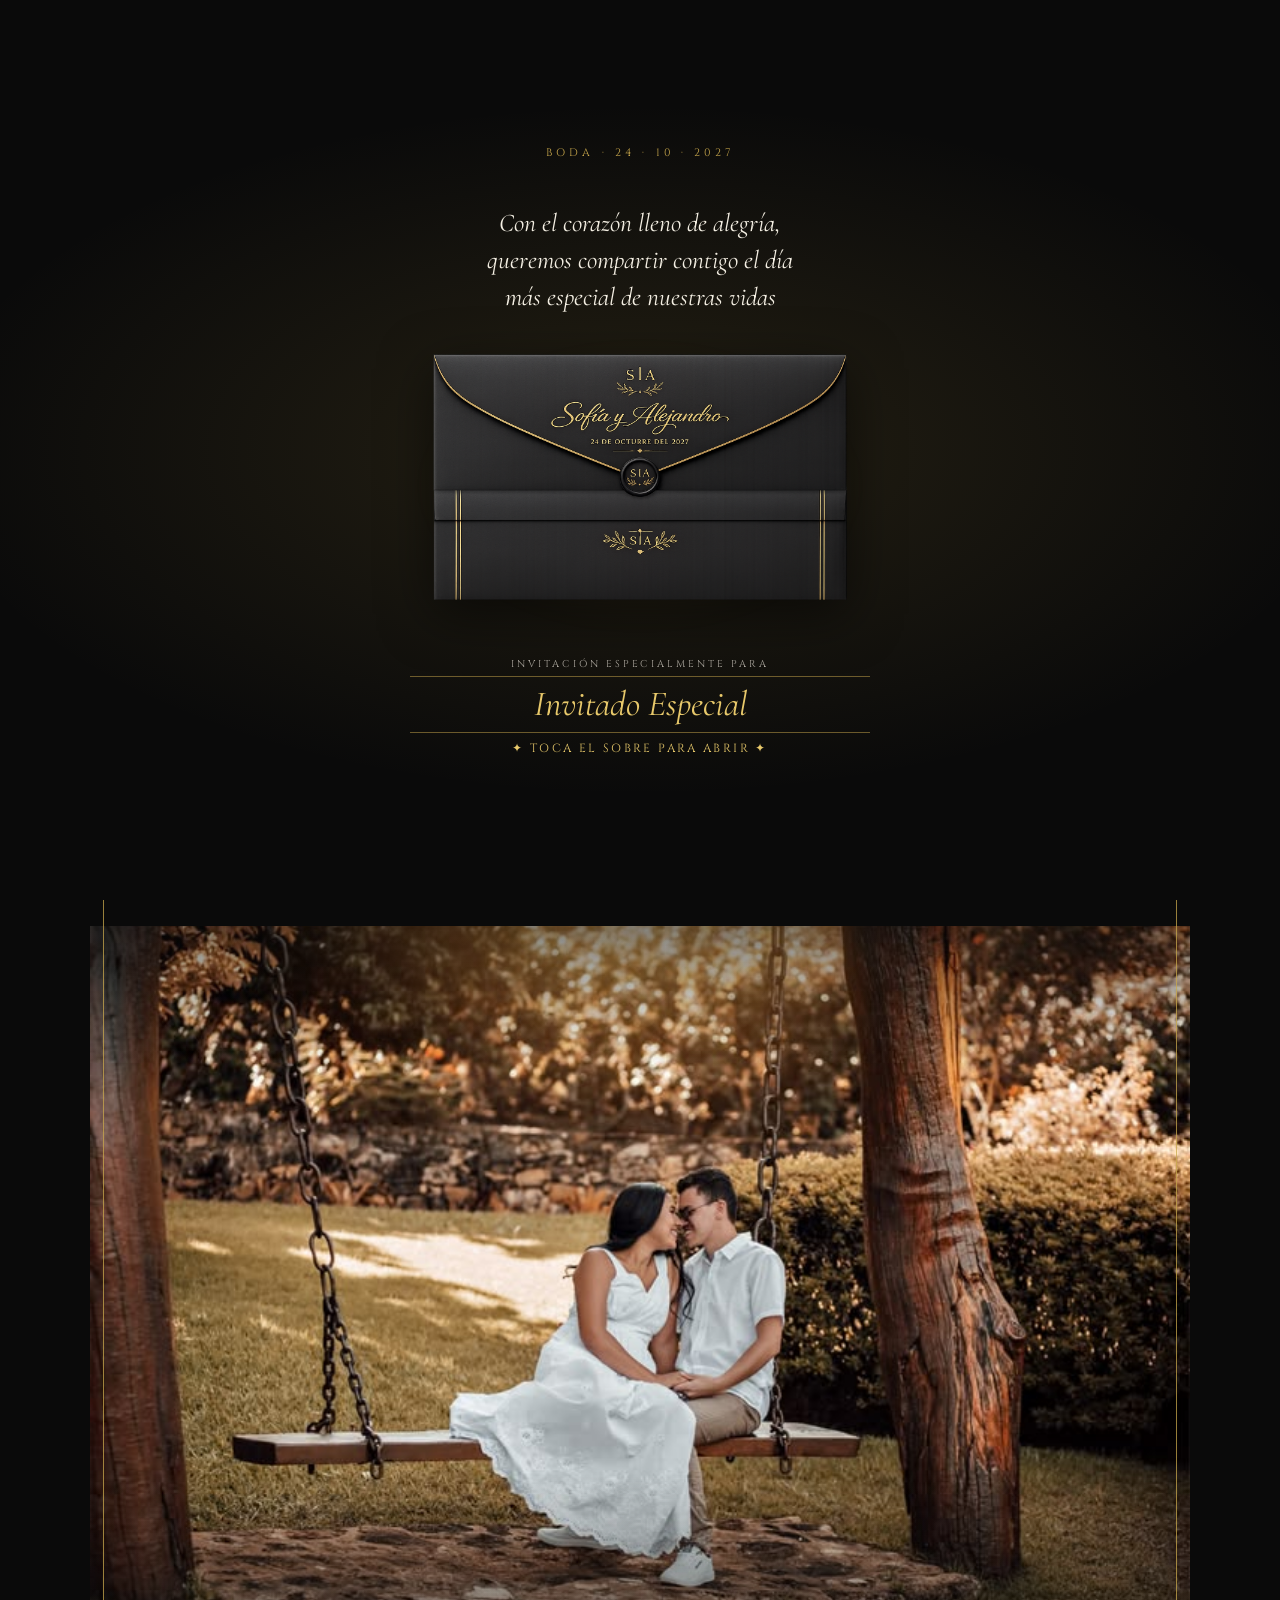
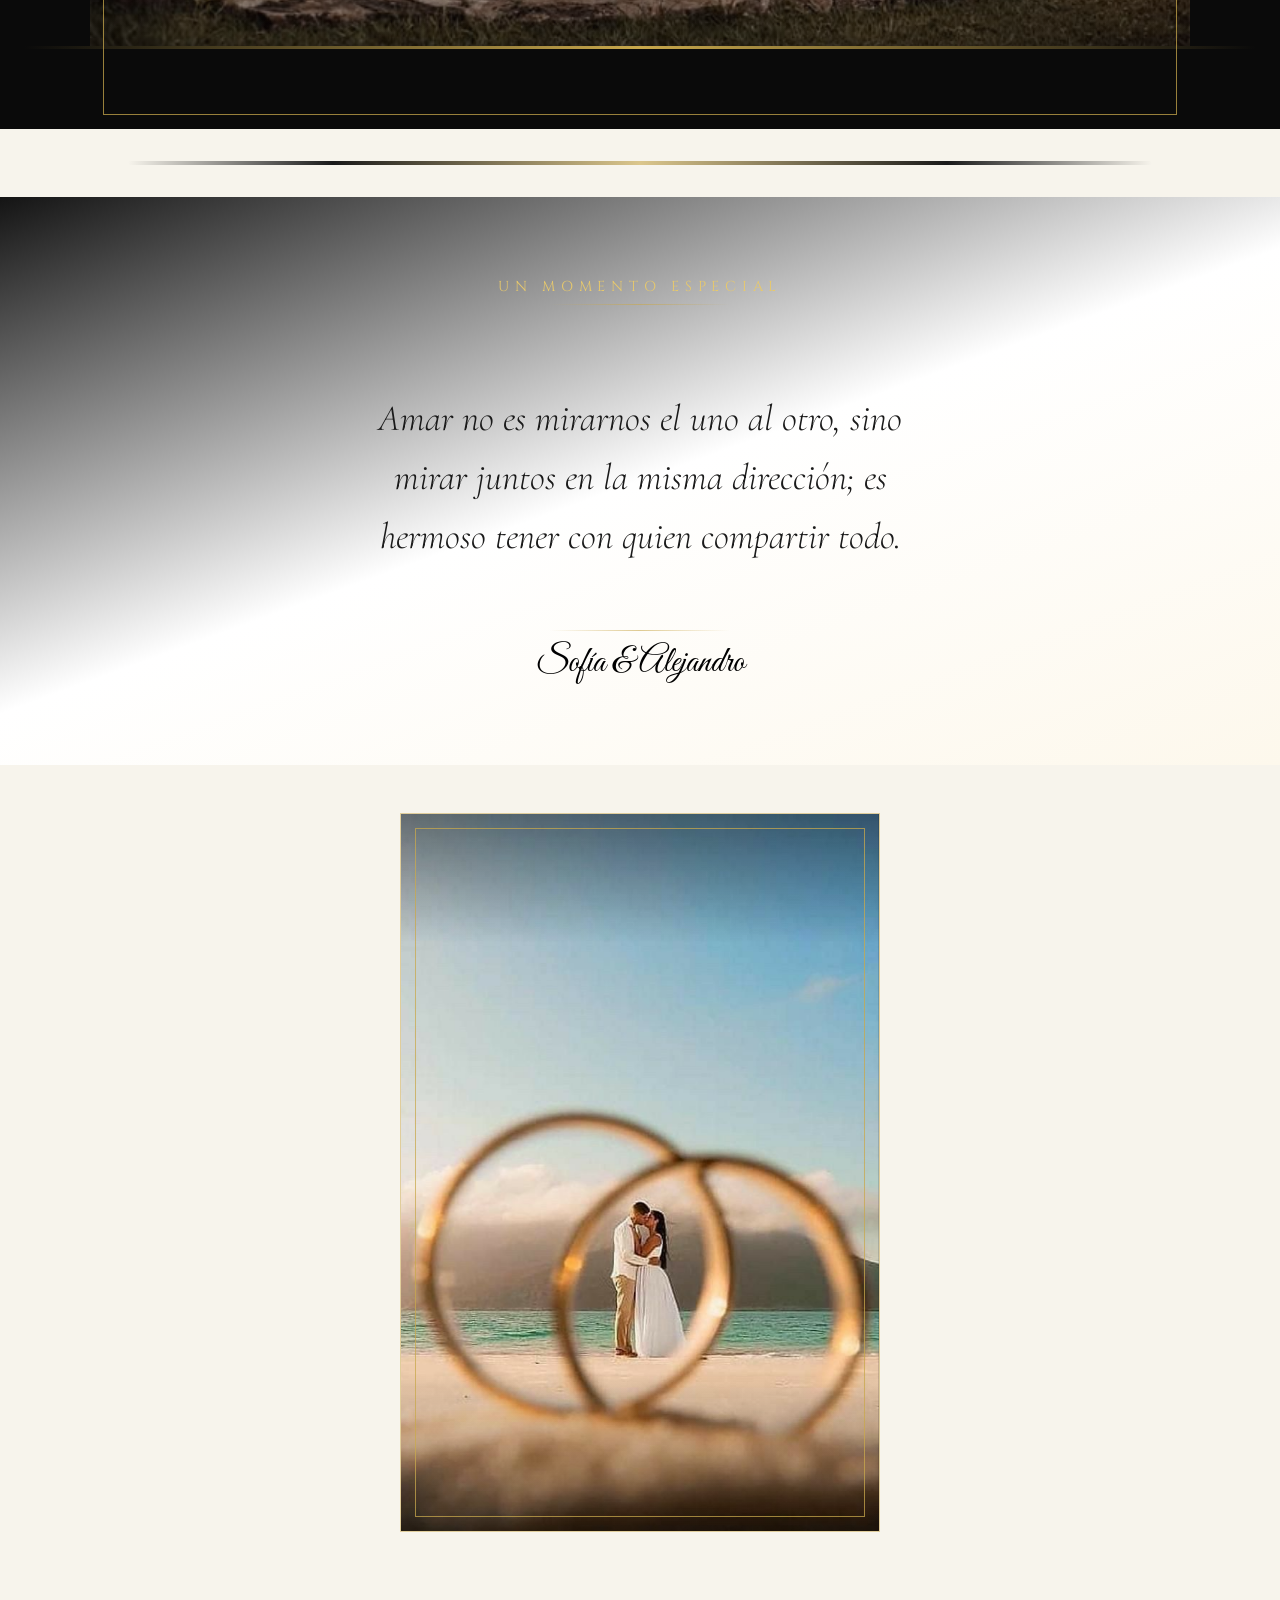
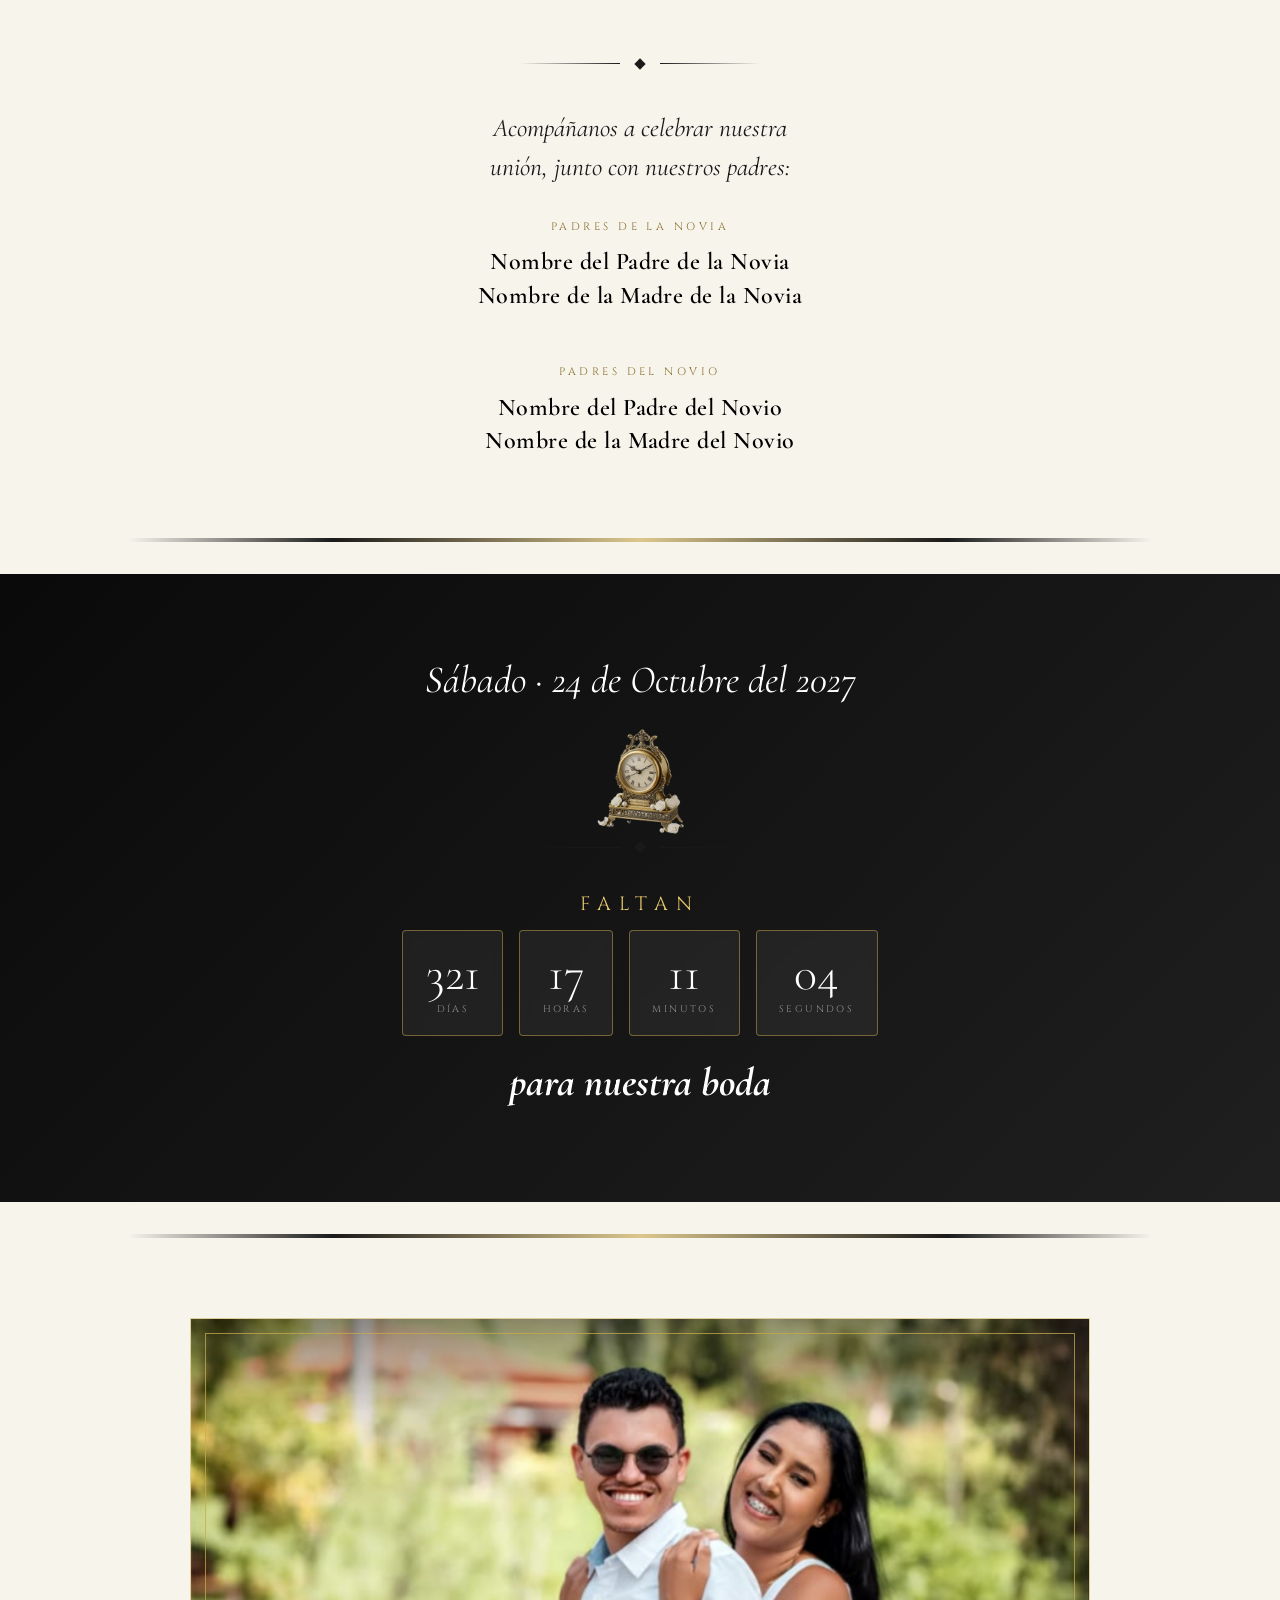
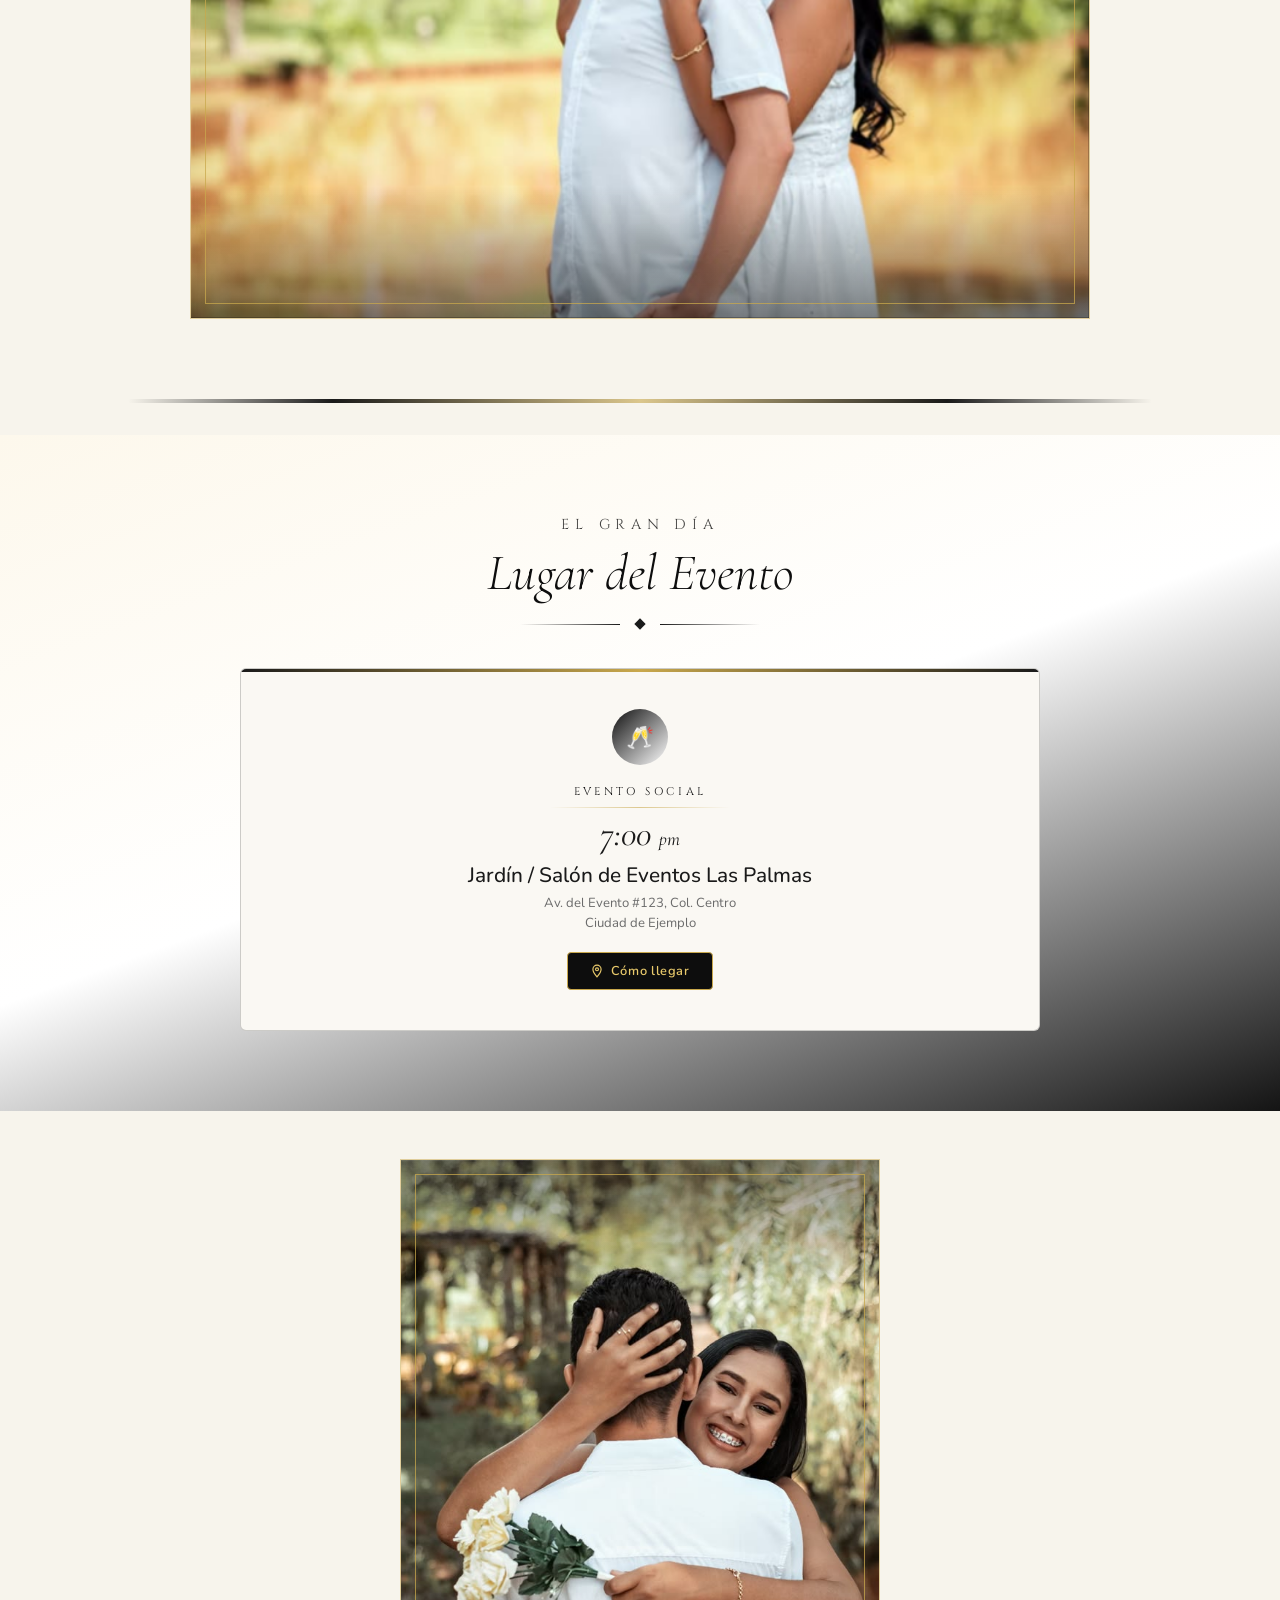
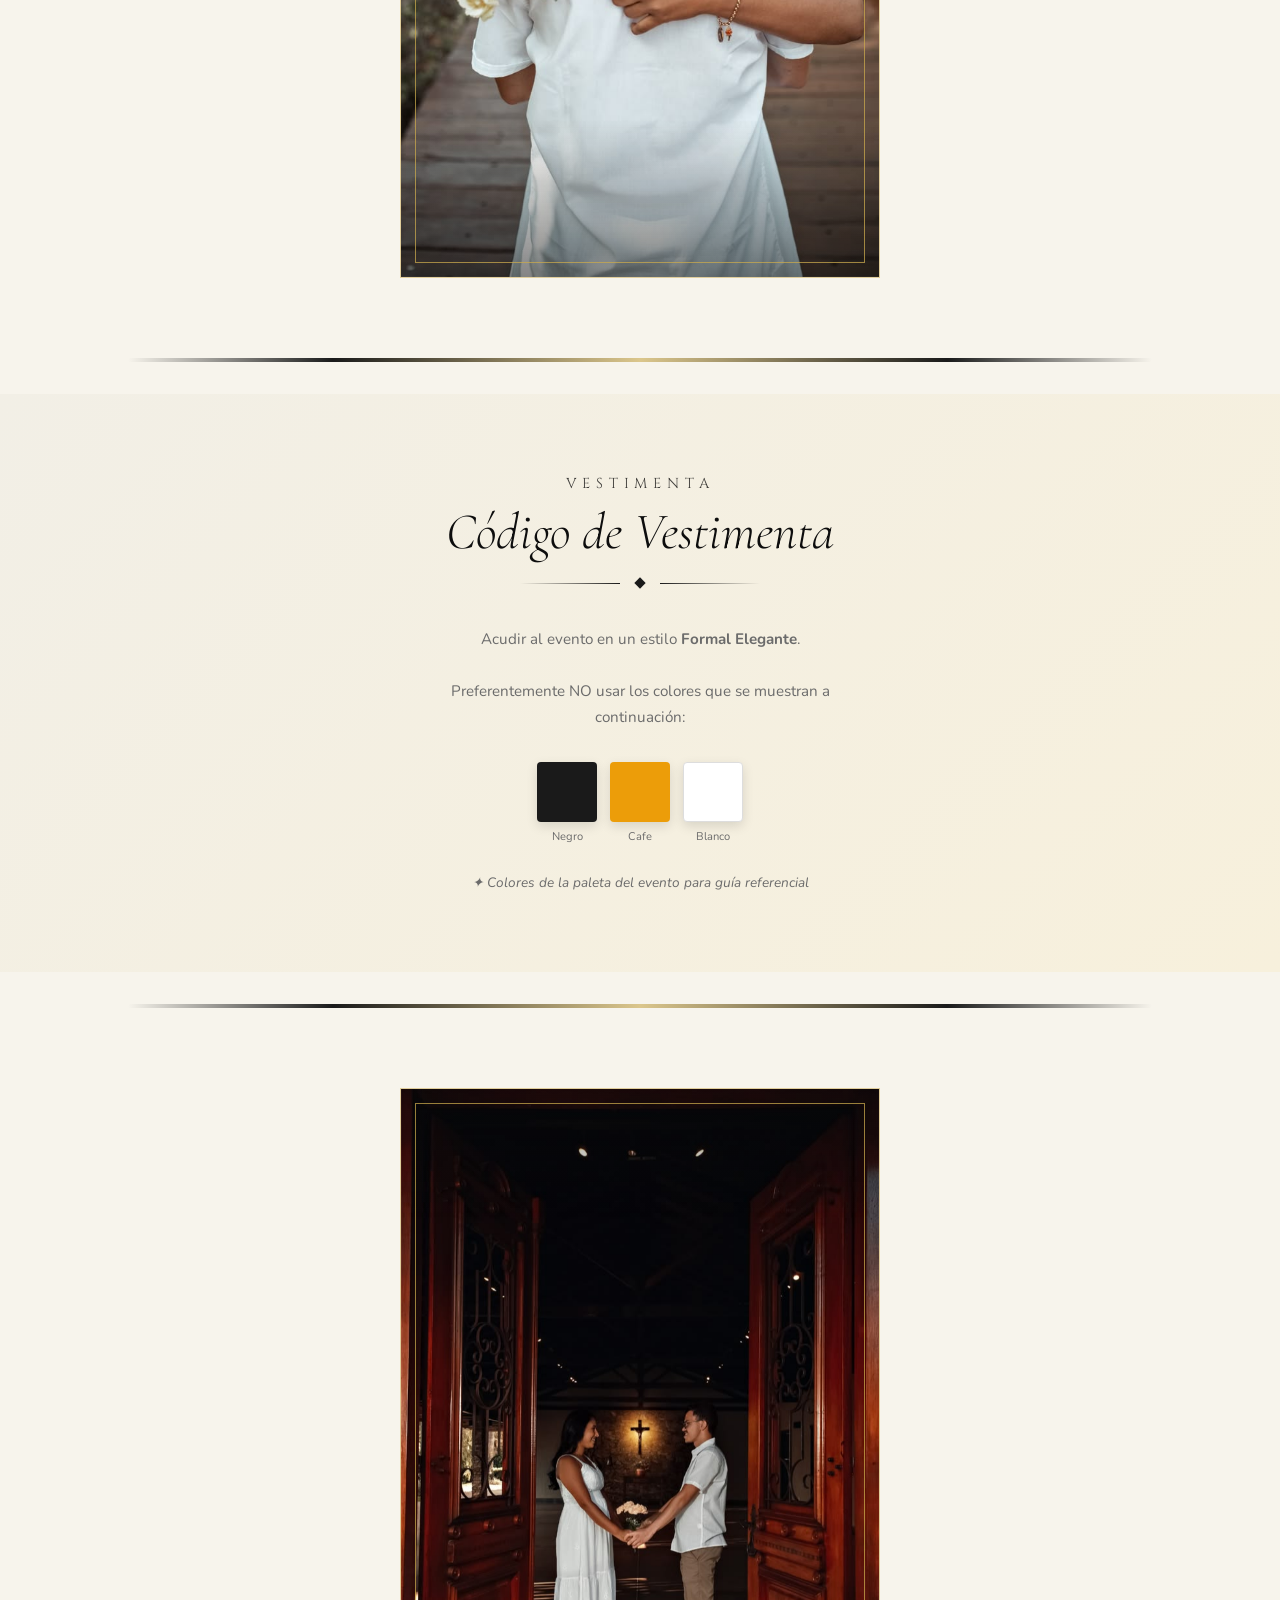
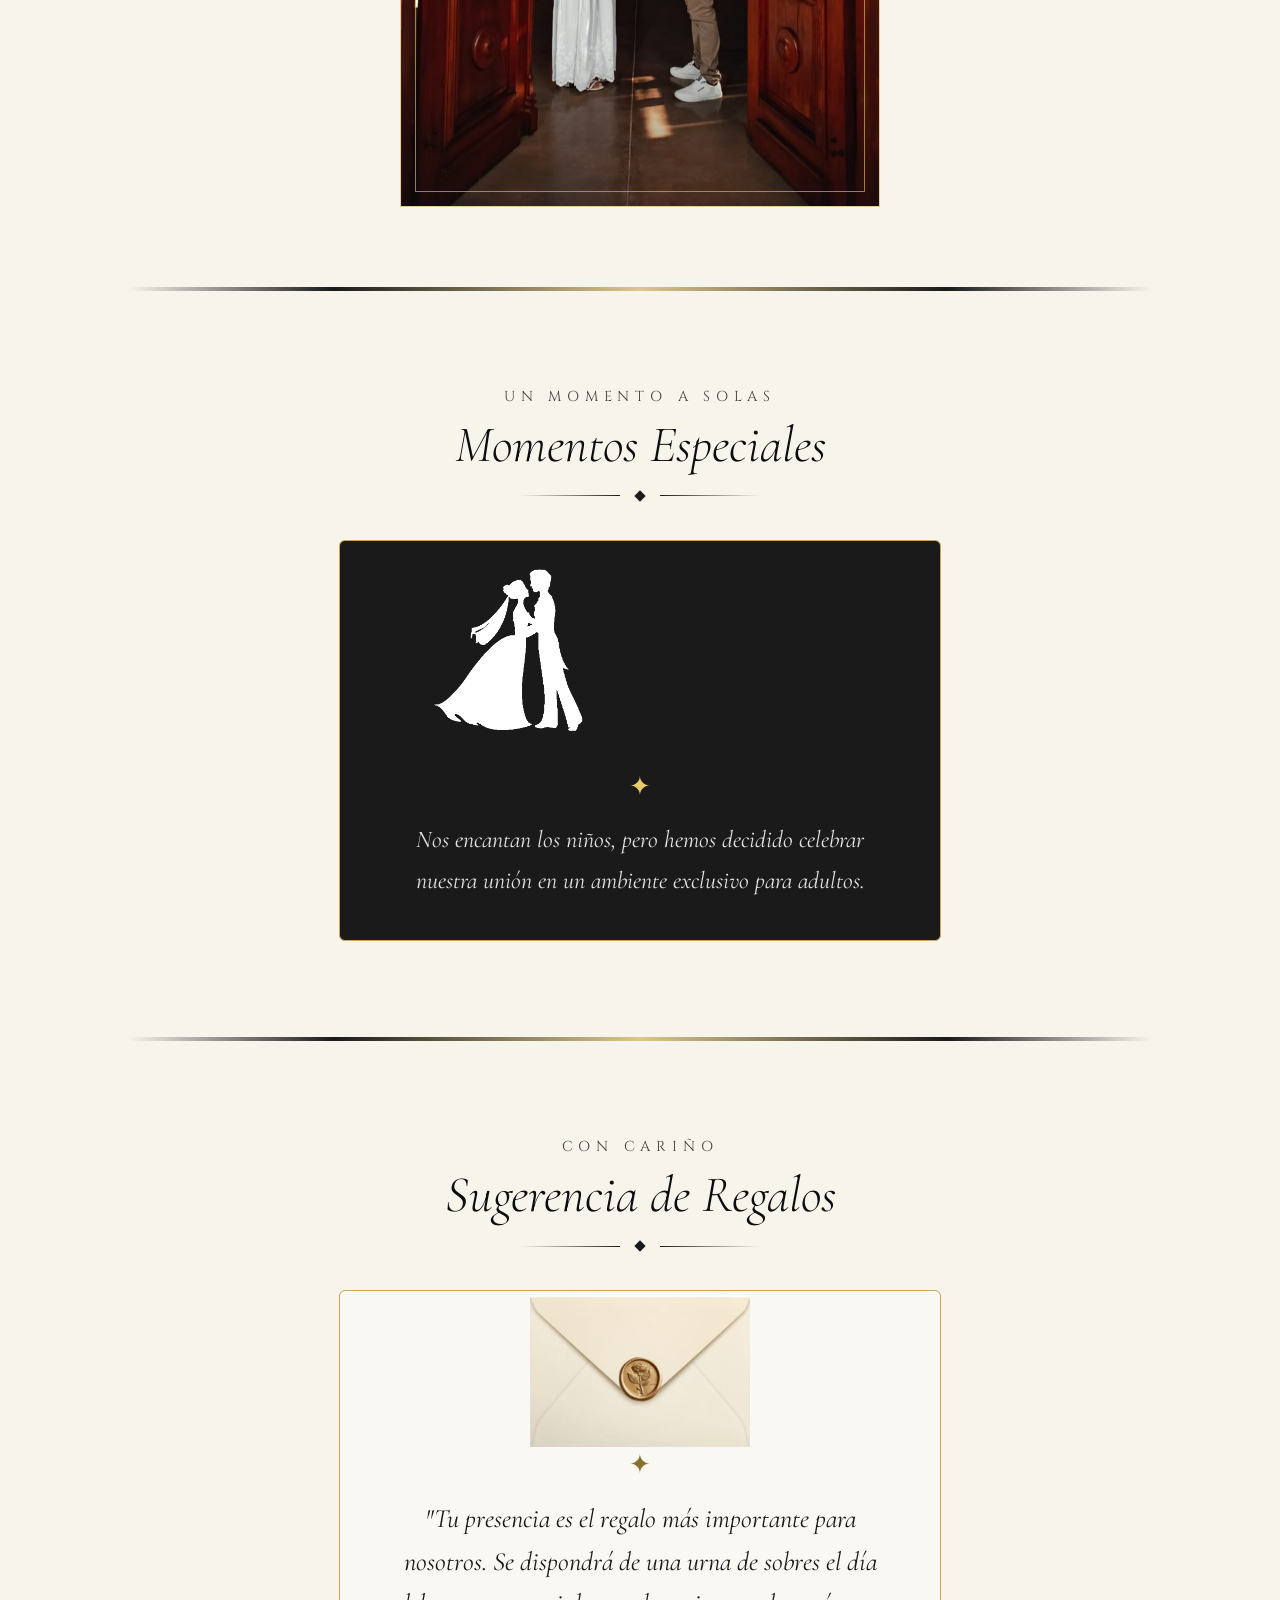
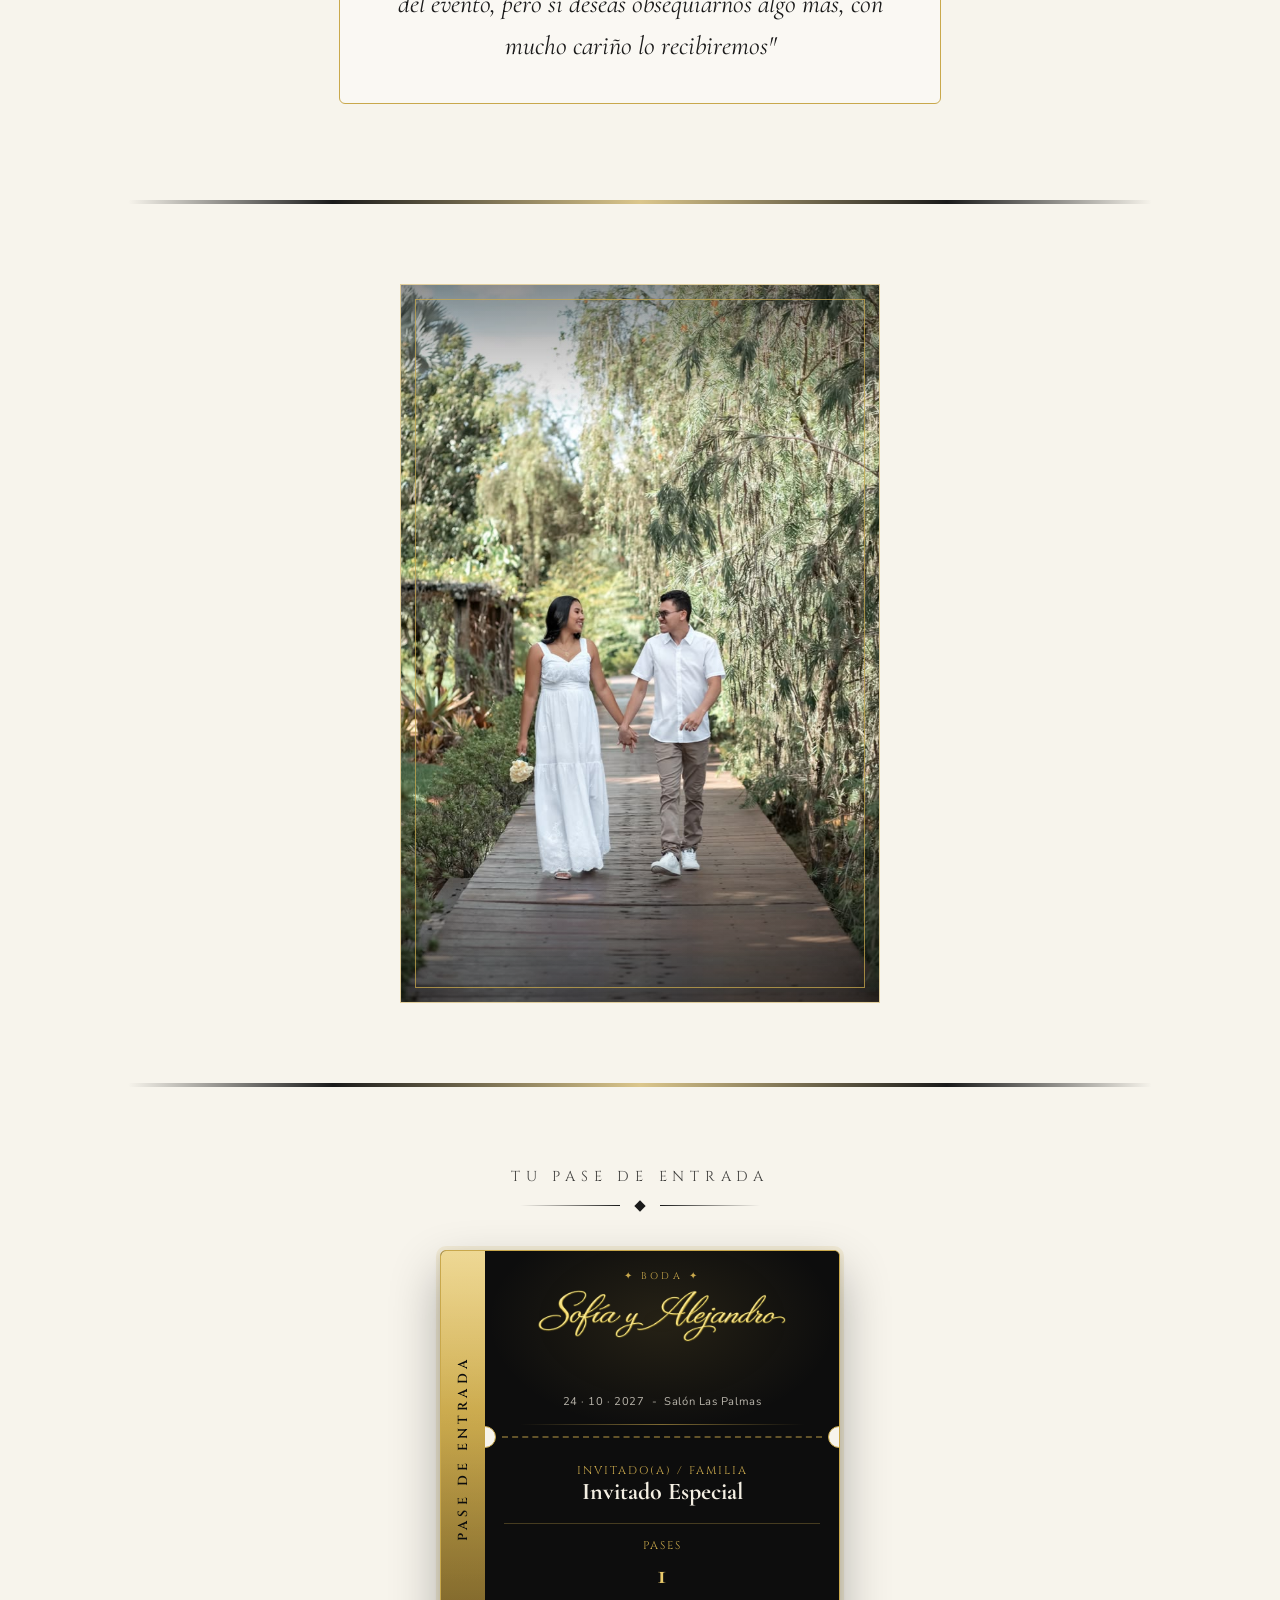
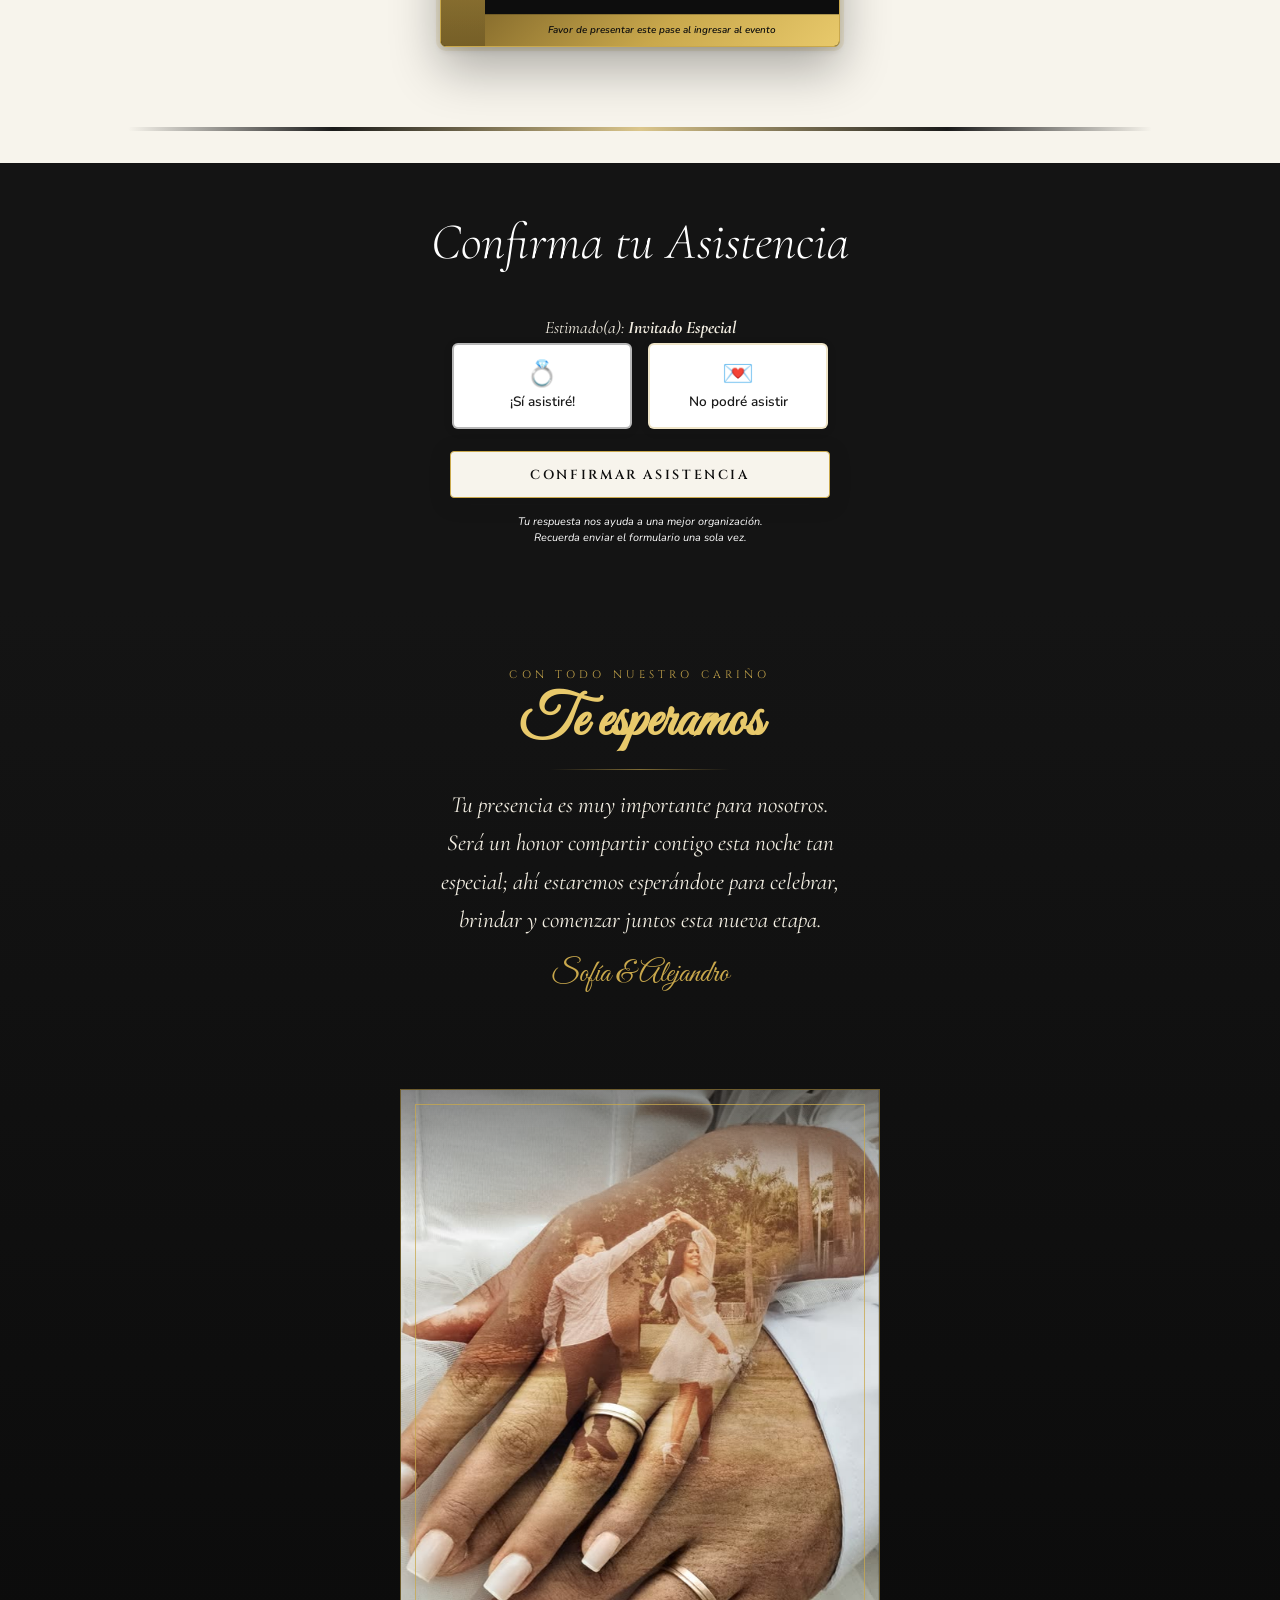
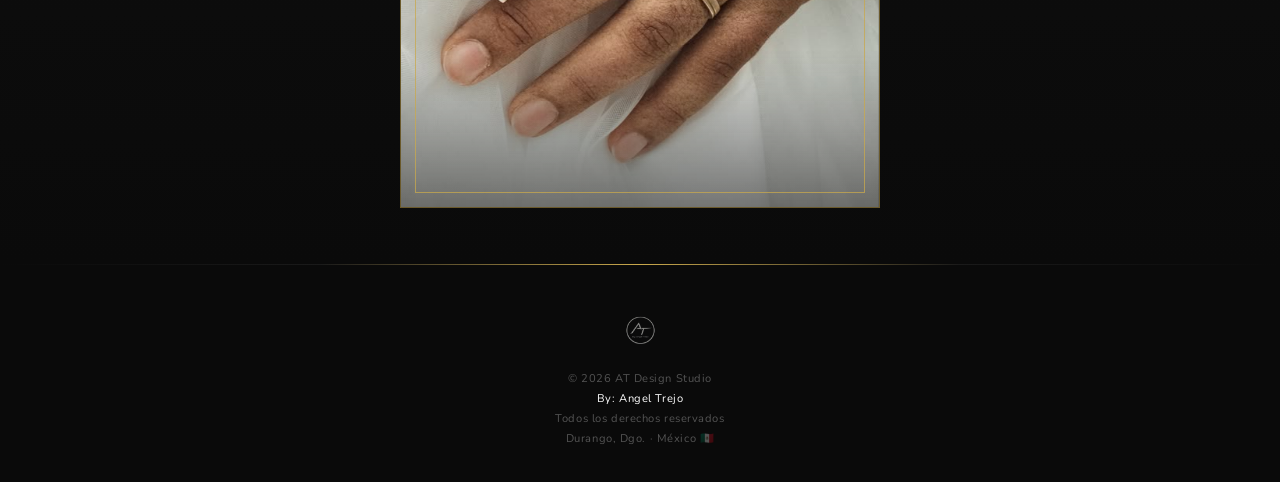
==== Boda blanco y negro  ejemplo v2/index.html @ 80615b07 "Add files via upload" ====
<!DOCTYPE html>
<html lang="es">
<head>
    <meta charset="UTF-8"/>
    <meta name="viewport" content="width=device-width, initial-scale=1.0, viewport-fit=cover"/>
    <title>Boda · Sofía &amp; Alejandro (Ejemplo)</title>
    <link rel="preconnect" href="https://fonts.googleapis.com">
    <link rel="preconnect" href="https://fonts.gstatic.com" crossorigin>
    <link href="https://fonts.googleapis.com/css2?family=Great+Vibes&family=Cormorant+Garamond:ital,wght@0,300;0,400;0,600;1,300;1,400&family=Cinzel+Decorative:wght@400;700&family=Cinzel:wght@400;600&family=Nunito:wght@300;400;500&display=swap" rel="stylesheet"/>
    <link rel="preload" as="image" href="sobre cerrado.png">
    <link rel="preload" as="image" href="nombre3.png">
    <link rel="preload" as="audio" href="musica.mp3">
    <link rel="stylesheet" href="style.css">

    <meta property="og:title" content="Boda Sofía & Alejandro">
    <meta property="og:description" content="¡Llegó el día de nuestra boda! Dos almas, un destino.">
    <meta property="og:image" content="https://res.cloudinary.com/ogfus9h8/image/upload/v1793945815/Create_digital_invitation_advert__1bad71dd_2K.jpg">
</head>
<body>

<audio id="musica-invitacion" loop>
    <source src="musica.mp3" type="audio/mpeg">
</audio>

<!-- ══ SOBRE OVERLAY ══ -->
<div id="sobre-wrapper">
    <div class="sobre-bg" aria-hidden="true">
        <img src="fondo-sobre.jpg" alt="" class="sobre-bg-img" onerror="this.style.display='none'">
        <div class="sobre-bg-overlay"></div>
    </div>

    <div class="sobre-container" onclick="abrirSobre()">
        <div class="sobre-contenido">

            <div class="sobre-bienvenida-bloque">
                <p class="sobre-bienvenida-label">Boda · 24 · 10 · 2027</p>
                <br><br>
                <p class="sobre-bienvenida">
                    Con el corazón lleno de alegría, queremos compartir contigo el día más especial de nuestras vidas
                </p>
            </div>

            <div class="sobre-art">
                <img src="sobre cerrado.png" id="img-sobre" alt="Sobre de invitación">
            </div>

            <div class="sobre-invitado">
                <p class="sobre-invitado-label">Invitación especialmente para</p>
                <div id="nombre-invitado-sobre">Familia Invitada / Nombre del Invitado</div>
                <div class="instruccion-click">✦ Toca el sobre para abrir ✦</div>
            </div>

        </div>
    </div>
</div>

<!-- PARTÍCULAS ANIMADAS -->
<div id="petals-container" aria-hidden="true"></div>

<!-- ══════════ HERO ══════════ -->
<section class="hero" id="inicio">
  <div class="sparkles" id="sparkles"></div>

  <div class="rosa-corner rosa-tl"><img src="rosas 2.png" alt="" class="adorno-img"/></div>
  <div class="rosa-corner rosa-tr"><img src="rosas.png" alt="" class="adorno-img"/></div>
  <div class="rosa-corner rosa-bl"><img src="rosas.png" alt="" class="adorno-img"/></div>
  <div class="rosa-corner rosa-br"><img src="rosas 2.png" alt="" class="adorno-img"/></div>

  <p class="hero-presents">
    <span style="font-size:1.4rem;color:var(--plateado);font-family:'Cinzel',serif;letter-spacing:.2em;">tienen el honor <br>de <br>invitarte a celebrar</span>
  </p>
  <div class="gold-line"></div>
  <p class="hero-sub">Su Boda</p>
  <br>

  <img src="nombre.png" class="hero-name-img" alt="Sofía & Alejandro"/>

  <img src="argollas.png" alt="Copas" loading="lazy" decoding="async" style="width:150px;height:auto;margin:1.5rem auto 4.5rem;display:block;"/>

  <div class="scroll-hint" aria-hidden="true">
    <span>Scroll</span>
    <svg viewBox="0 0 18 18" fill="none" stroke="var(--dorado)" stroke-width="1.5">
      <path d="M9 3v12M4 11l5 5 5-5"/>
    </svg>
  </div>
</section>

<!-- ══════════ FOTO DE PORTADA ══════════ -->
<section class="foto-portada reveal-obs" id="foto-portada">
    <div class="foto-portada-marco">
        <img src="portada.jpg" alt="Sofía y Alejandro" loading="lazy" decoding="async">
    </div>
    <div class="foto-portada-linea"></div>
</section>

<hr class="divisor-elegante">

<!-- ══════════ FRASE ══════════ -->
<section class="frase-section" id="frase">
  <div class="frase-inner">
    <p class="section-label">Un momento especial</p>
    <div class="gold-line" style="margin:.4rem auto 1.2rem;"></div>
    <br><br><br>
    <p class="frase-texto">
      Amar no es mirarnos el uno al otro, sino mirar juntos en la misma dirección;
      es hermoso tener con quien compartir todo.
    </p>
    <br><br>
    <div class="gold-line" style="margin:1.2rem auto .6rem;"></div>
    <p class="frase-dedicatoria">Sofía &amp; Alejandro</p>
  </div>
</section>

<!-- FOTO 1 -->
<div class="foto-reveal foto-vertical reveal-obs reveal-izq">
    <div class="foto-reveal-marco">
        <div class="foto-reveal-img"><img src="foto_1.jpg" alt="Sofía y Alejandro" loading="lazy" decoding="async"></div>
    </div>
</div>

<!-- ══════════ PADRES DE LOS NOVIOS ══════════ -->
<section class="padres-section" id="padres">
  <div class="padres-inner">
    <div class="ornament"><div class="ornament-diamond"></div></div>
    <p class="padres-intro reveal reveal-obs">
      Acompáñanos a celebrar nuestra unión, junto con nuestros padres:
    </p>

    <div class="padres-bloque reveal reveal-obs" style="--delay:.15s;">
      <p class="padres-etiqueta">Padres de la novia</p>
      <p class="padres-nombre">Nombre del Padre de la Novia</p>
      <p class="padres-nombre">Nombre de la Madre de la Novia</p>
    </div>

    <div class="gold-line reveal reveal-obs" style="margin:1.6rem auto;--delay:.3s;"></div>

    <div class="padres-bloque reveal reveal-obs" style="--delay:.45s;">
      <p class="padres-etiqueta">Padres del novio</p>
      <p class="padres-nombre">Nombre del Padre del Novio</p>
      <p class="padres-nombre">Nombre de la Madre del Novio</p>
    </div>
  </div>
</section>

<hr class="divisor-elegante">

<!-- ══════════ CUENTA REGRESIVA ══════════ -->
<div class="countdown-section" id="countdown-section">
  <p class="hero-date">Sábado · 24 de Octubre del 2027</p>
  <br>
  <img src="reloj.png" alt="Reloj" loading="lazy" decoding="async" style="width:120px;height:auto;margin:2.5rem auto -1rem;display:block;"/>
  <div class="ornament"><div class="ornament-diamond"></div></div>
  <p class="countdown-label" id="cd-label">Faltan</p>
  <div class="countdown-grid" id="countdown-grid">
    <div class="countdown-box"><span class="countdown-num" id="cd-dias">--</span><span class="countdown-unit">Días</span></div>
    <div class="countdown-box"><span class="countdown-num" id="cd-horas">--</span><span class="countdown-unit">Horas</span></div>
    <div class="countdown-box"><span class="countdown-num" id="cd-min">--</span><span class="countdown-unit">Minutos</span></div>
    <div class="countdown-box"><span class="countdown-num" id="cd-seg">--</span><span class="countdown-unit">Segundos</span></div>
  </div>
  <br>
  <h2 class="countdown-title" id="cd-titulo">para nuestra boda</h2>
  <p class="event-today" id="event-today">✨ ¡Hoy es el día de nuestra boda! ✨</p>
</div>

<hr class="divisor-elegante">

<!-- FOTO 2 -->
<div class="foto-reveal foto-horizontal reveal-obs reveal-der">
    <div class="foto-reveal-marco">
        <div class="foto-reveal-img"><img src="foto_2.jpg" alt="Sofía y Alejandro" loading="lazy" decoding="async"></div>
    </div>
</div>

<hr class="divisor-elegante">

<!-- ══════════ EL EVENTO ══════════ -->
<section class="evento-section" id="evento">
  <p class="section-label">El gran día</p>
  <h2 class="section-title">Lugar del Evento</h2>
  <div class="ornament"><div class="ornament-diamond"></div></div>
  <div class="evento-cards">

    <div class="evento-card">
      <div class="evento-icon">🥂</div>
      <p class="evento-tipo">Evento Social</p>
      <div class="gold-line" style="margin:.5rem auto;"></div>
      <p class="evento-hora">7:00 <span style="font-size:1.2rem;">pm</span></p>
      <p class="evento-lugar">Jardín / Salón de Eventos Las Palmas</p>
      <p class="evento-dir">Av. del Evento #123, Col. Centro<br> Ciudad de Ejemplo</p>
      <a class="btn-maps" href="#" target="_blank" rel="noopener">
        <svg viewBox="0 0 24 24" fill="none" stroke="currentColor" stroke-width="2"><path d="M12 2C8.13 2 5 5.13 5 9c0 5.25 7 13 7 13s7-7.75 7-13c0-3.87-3.13-7-7-7z"/><circle cx="12" cy="9" r="2.5"/></svg>
        Cómo llegar
      </a>
    </div>

  </div>
</section>

<!-- FOTO 6 -->
<div class="foto-reveal foto-vertical reveal-obs reveal-der">
    <div class="foto-reveal-marco">
        <div class="foto-reveal-img"><img src="foto_6.jpg" alt="Sofía y Alejandro" loading="lazy" decoding="async"></div>
    </div>
</div>

<hr class="divisor-elegante">

<!-- ══════════ DRESS CODE ══════════ -->
<section class="dresscode-section" id="dresscode">
  <p class="section-label">Vestimenta</p>
  <h2 class="section-title">Código de Vestimenta</h2>
  <div class="ornament"><div class="ornament-diamond"></div></div>
  <p style="font-size:.95rem;color:var(--gris);max-width:420px;margin:0 auto;text-align:center;line-height:1.7;">
    Acudir al evento en un estilo <strong>Formal Elegante</strong>. 
    <br><br>
    Preferentemente NO usar los colores que se muestran a continuación:
  </p>
  <div class="palette">
    <div class="swatch-wrap"><div class="swatch" style="background:#1a1a1a;"></div><p class="swatch-label">Negro</p></div>
    <div class="swatch-wrap"><div class="swatch" style="background:#ec9d09;"></div><p class="swatch-label">Cafe</p></div>
    <div class="swatch-wrap"><div class="swatch" style="background:#ffffff;border:1px solid #ddd;"></div><p class="swatch-label">Blanco</p></div>
  </div>
  <p class="dresscode-note">✦ Colores de la paleta del evento para guía referencial</p>
</section>

<hr class="divisor-elegante">

<!-- FOTO 3 -->
<div class="foto-reveal foto-vertical reveal-obs reveal-izq">
    <div class="foto-reveal-marco">
        <div class="foto-reveal-img"><img src="foto_3.jpg" alt="Sofía y Alejandro" loading="lazy" decoding="async"></div>
    </div>
</div>

<hr class="divisor-elegante">

<!-- ══════════ MOMENTOS ESPECIALES ══════════ -->
<section class="momentos-section" id="momentos-especiales">
    <p class="section-label">Un momento a solas</p>
    <h2 class="section-title">Momentos Especiales</h2>
    <div class="ornament"><div class="ornament-diamond"></div></div>
    <div class="momentos-card">
        <img src="silueta.png" alt="silueta" loading="lazy" decoding="async" style="width:160px;height:auto;margin:-1rem auto 1rem; margin-left:3.5rem ;"/>
        <span class="momentos-icono">✦</span>
        <p class="momentos-texto">
            Nos encantan los niños, pero hemos decidido celebrar nuestra unión en un ambiente exclusivo para adultos.
        </p>
    </div>
</section>

<hr class="divisor-elegante">

<!-- ══════════ SUGERENCIA DE REGALOS ══════════ -->
<section class="regalos-section" id="regalos">
    <p class="section-label">Con cariño</p>
    <h2 class="section-title">Sugerencia de Regalos</h2>
    <div class="ornament"><div class="ornament-diamond"></div></div>
    <div class="regalos-container">
        <div class="regalos-card">
            <img src="sobre.png" alt="Sobres" loading="lazy" decoding="async" style="width:220px;height:auto;margin:-2rem auto -1rem;display:block;"/>
            <span class="regalos-icono">✦</span>
            <p class="regalos-leyenda">
                "Tu presencia es el regalo más importante para nosotros. Se dispondrá de una urna de sobres el día del evento, pero si deseas obsequiarnos algo más, con mucho cariño lo recibiremos"
            </p>
        </div>
    </div>
</section>

<hr class="divisor-elegante">

<!-- FOTO 4 -->
<div class="foto-reveal foto-vertical reveal-obs reveal-der">
    <div class="foto-reveal-marco">
        <div class="foto-reveal-img"><img src="foto_4.jpg" alt="Sofía y Alejandro" loading="lazy" decoding="async"></div>
    </div>
</div>

<hr class="divisor-elegante">

<!-- ══════════ TICKET / PASE ══════════ -->
<section class="pase-section" id="pase">
    <p class="section-label">Tu Pase de Entrada</p>
    <div class="ornament"><div class="ornament-diamond"></div></div>

    <div class="ticket-card">

        <div class="ticket-lateral">
            <span class="ticket-lateral-text">PASE DE ENTRADA</span>
        </div>

        <div class="ticket-body">

            <div class="ticket-header">
                <p class="ticket-supra">✦ Boda ✦</p>
                <img src="nombre.png" alt="Sofía y Alejandro" class="ticket-nombres-img" style="width:300px;height:auto;margin:-3rem auto -3rem;display:block;"/>
                <p class="ticket-fecha-lugar">24 · 10 · 2027 &nbsp;-&nbsp; Salón Las Palmas</p>
            </div>

            <div class="ticket-cut">
                <div class="ticket-notch ticket-notch-l"></div>
                <div class="ticket-dashes"></div>
                <div class="ticket-notch ticket-notch-r"></div>
            </div>

            <div class="ticket-datos">
                <div class="ticket-dato-group">
                    <p class="ticket-dato-label">Invitado(a) / Familia</p>
                    <p id="ticket-invitado" class="ticket-dato-valor nombre-largo">—</p>
                </div>

                <div class="ticket-fila-baja">
                    <div class="ticket-dato-group">
                        <p class="ticket-dato-label">Pases</p>
                        <p id="ticket-pases" class="ticket-dato-valor ticket-dato-grande">—</p>
                    </div>
                    <div class="ticket-dato-group" id="ticket-tipo-group" style="display:none;">
                        <p class="ticket-dato-label">Invitación</p>
                        <span id="ticket-tipo" class="ticket-dato-tipo"></span>
                    </div>
                </div>
            </div>

            <p class="ticket-pie">Favor de presentar este pase al ingresar al evento</p>

        </div>
    </div>
</section>

<hr class="divisor-elegante">

<!-- ══════════ RSVP ══════════ -->
<section id="rsvp" class="rsvp-section">
    <div id="rsvp-container">
        <h2 class="section-title2">Confirma tu Asistencia</h2>
        <br><br>

        <div id="rsvp-form-content">
            <p class="rsvp-tipo-invitado" style="color:#f3eee2;margin-bottom:.3rem;">Estimado(a): <strong id="rsvp-nombre-display">Invitado</strong></p>
            <p class="rsvp-tipo-invitado" id="rsvp-tipo-invitado" style="display:none;"></p>

            <div class="pases-selector" id="pases-selector" style="display:none;">
                <span class="pases-selector-label">Número de pases a confirmar</span>
                <div class="pases-selector-control">
                    <button type="button" id="pases-menos" aria-label="Menos pases">−</button>
                    <span class="pases-selector-valor" id="pases-selector-valor">1</span>
                    <button type="button" id="pases-mas" aria-label="Más pases">+</button>
                </div>
            </div>

            <div class="rsvp-botones">
                <button id="btn-si" class="rsvp-btn rsvp-btn-si" onclick="seleccionarRespuesta('Sí asistiré')">
                    <span class="rsvp-btn-icon">💍</span>
                    <span class="rsvp-btn-texto">¡Sí asistiré!</span>
                </button>
                <button id="btn-no" class="rsvp-btn rsvp-btn-no" onclick="seleccionarRespuesta('No podré asistir')">
                    <span class="rsvp-btn-icon">💌</span>
                    <span class="rsvp-btn-texto">No podré asistir</span>
                </button>
            </div>

            <button class="btn-confirmar-rsvp" onclick="enviarRSVP()">
                Confirmar Asistencia
            </button>
            <p class="rsvp-nota">Tu respuesta nos ayuda a una mejor organización.<br>Recuerda enviar el formulario una sola vez.</p>
        </div>

        <div id="rsvp-success" style="display:none;" class="rsvp-success-container">
            <div class="success-card">
                <div class="success-icon-wrapper">
                    <span id="success-emoji" class="success-icon">💍</span>
                    <div class="success-pulse"></div>
                </div>
                <h3 id="success-title" class="success-title">¡Confirmación Recibida!</h3>
                <p id="success-text" class="success-text">
                    Muchas gracias, hemos registrado tu respuesta correctamente.
                </p>
                <div class="success-divider"></div>
                <p id="success-footer" class="success-footer"></p>
            </div>
        </div>

        <!-- FORMULARIO EJEMPLO (Sin datos reales de destino) -->
        <form id="form-google-oculto"
              method="POST"
              target="iframe-envio"
              action="#"
              style="display:none;">
            <input type="hidden" name="entry.000000000" id="f-nombre">
            <input type="hidden" name="entry.000000000" id="f-pases">
            <input type="hidden" name="entry.000000000" id="f-asistencia">
            <input type="hidden" name="entry.000000000" id="f-tipo">
            <input type="hidden" name="entry.000000000" id="f-folio">
        </form>
        <iframe name="iframe-envio" id="iframe-envio" style="display:none;"></iframe>

    </div>
</section>

<!-- ══════════ CIERRE ══════════ -->
<section class="cierre-section" id="cierre">
    <div class="cierre-mensaje reveal reveal-obs">
        <p class="cierre-label">Con todo nuestro cariño</p>
        <h2 class="cierre-titulo">Te esperamos</h2>
        <div class="gold-line" style="margin:0 auto 1rem;"></div>
        <p class="cierre-texto">
            Tu presencia es muy importante para nosotros.<br>
            Será un honor compartir contigo esta noche tan especial; ahí estaremos esperándote para celebrar, brindar y comenzar juntos esta nueva etapa.
        </p>
        <p class="cierre-firma">Sofía &amp; Alejandro</p>
    </div>

    <!-- FOTO 5 -->
    <div class="foto-reveal foto-vertical reveal-obs reveal-izq">
        <div class="foto-reveal-marco">
            <div class="foto-reveal-img"><img src="foto_5.jpg" alt="Sofía y Alejandro" loading="lazy" decoding="async"></div>
        </div>
    </div>
</section>

<button id="btn-musica" onclick="toggleMusica()">
    <span id="musica-icon">🔊</span>
</button>

<!-- ══════════ FOOTER ══════════ -->
<footer>
  <img class="footer-firma" src="Firma 3.png" alt="By Angel Trejo · AT Design Studio" loading="lazy" decoding="async"/>
  <p class="footer-copy">
    © 2026 AT Design Studio  <br> <a href="https://www.facebook.com/AngelTrejo88" class="footer-link" style="font-size:.7rem;color:#ffff">By: Angel Trejo</a> <br> Todos los derechos reservados<br>
    Durango, Dgo. · México 🇲🇽
  </p>
</footer>

<button id="btn-top" onclick="window.scrollTo({top:0,behavior:'smooth'})" aria-label="Volver al inicio">
  <svg viewBox="0 0 24 24" fill="none" stroke="currentColor" stroke-width="2" stroke-linecap="round" stroke-linejoin="round">
    <path d="M12 19V5M5 12l7-7 7 7"/>
  </svg>
</button>

<script src="script.js" defer></script>
</body>
</html>
---- Boda blanco y negro  ejemplo v2/style.css ----
/* ══════════════════════════════════════
   BODA · ejemplo
   Paleta: Negro elegante + Dorado + Blanco
   (variables --rojo* se conservan por compatibilidad
   con el resto del archivo, pero ahora apuntan a
   tonos negros/neutros en vez de rojos)
══════════════════════════════════════ */

* { margin:0; padding:0; box-sizing:border-box; }

/* ══ iOS COMPATIBILITY ══ */
@supports (-webkit-touch-callout: none) {
  /* iOS-specific height fix */
  .hero { min-height: -webkit-fill-available; }
  #sobre-wrapper { height: -webkit-fill-available; }
}

:root {
  --rojo:        #1a1a1a;
  --rojo-deep:   #000000;
  --rojo-light:  #f2efe6;
  --rojo-pale:   #faf8f3;
  --rojo-vino:   #0d0d0d;
  --dorado:      #c9a84c;
  --dorado-light:#e8c96b;
  --dorado-pale: #f7f0dc;
  --dorado-dark: #8a6f2e;
  --blanco:      #ffffff;
  --gris:        #6b6b6b;
  --gris-claro:  #f8f4f4;
  --oscuro:      #1a1a1a;
  --plateado:    #c9a84c99;
  --negro:       #000000bd;
}

html { scroll-behavior: smooth; }

body {
  font-family: 'Nunito', sans-serif;
  background: #f7f4ec;
  color: var(--oscuro);
  overflow-x: hidden;
}

/* ══ DIVISOR ══ */
.divisor-elegante {
  border: none;
  height: 4px;
  width: 80%;
  margin: 2rem auto;
  background: linear-gradient(
    90deg,
    rgba(20,20,20,0) 0%,
    var(--rojo) 20%,
    var(--plateado) 50%,
    var(--rojo) 80%,
    rgba(20,20,20,0) 100%
  );
  border-radius: 5px;
}

/* ══ SOBRE OVERLAY ══ */
#sobre-wrapper {
  position: fixed;
  top: 0; left: 0;
  width: 100%; height: 100%;
  background: #0a0a0a;
  display: flex;
  align-items: center;
  justify-content: center;
  z-index: 10000;
  overflow: hidden;
  transition: opacity 1s ease, visibility 1s;
}

/* Imagen de fondo del sobre (EDITAR: pon tu foto/textura en index.html) */
.sobre-bg { position: absolute; inset: 0; z-index: 0; }
.sobre-bg-img {
  width: 100%; height: 100%;
  object-fit: cover;
  opacity: .55;
  transform: scale(1.08);
  animation: sobreBgZoom 18s ease-in-out infinite alternate;
}
@keyframes sobreBgZoom {
  from { transform: scale(1.08); }
  to   { transform: scale(1.18); }
}
.sobre-bg-overlay {
  position: absolute; inset: 0;
  background:
    radial-gradient(ellipse 80% 55% at 50% 50%, rgba(201,168,76,.14) 0%, transparent 70%),
    linear-gradient(180deg, rgba(10,10,10,.82) 0%, rgba(10,10,10,.45) 45%, rgba(10,10,10,.88) 100%);
}

.sobre-container {
  position: relative;
  z-index: 1;
  width: 92%;
  max-width: 460px;
  height: 100%;
  max-height: 100dvh;
  cursor: pointer;
  text-align: center;
  display: flex;
  align-items: center;
  justify-content: center;
}
.sobre-contenido {
  position: relative;
  width: 100%;
  display: flex;
  flex-direction: column;
  align-items: center;
  gap: 1.1rem;
  padding: 1.2rem 0;
}

/* 1) Mensaje de bienvenida (arriba) */
.sobre-bienvenida-label {
  font-family: 'Cinzel', serif;
  font-size: .68rem;
  letter-spacing: .38em;
  text-transform: uppercase;
  color: var(--dorado);
}
.sobre-bienvenida {
  font-family: 'Cormorant Garamond', serif;
  font-style: italic;
  font-size: clamp(1.25rem, 5vw, 1.6rem);
  line-height: 1.45;
  color: #f3eee2;
  max-width: 340px;
}

/* 2) Sobre (en medio) con movimiento */
.sobre-art {
  position: relative;
  width: 100%;
  display: flex;
  justify-content: center;
  animation: sobreFlota 3.6s ease-in-out infinite;
}
.sobre-art::before {
  content: '';
  position: absolute;
  inset: 8% 4%;
  background: radial-gradient(ellipse at center, rgba(201,168,76,.38) 0%, transparent 68%);
  filter: blur(18px);
  animation: sobreBrillo 3.6s ease-in-out infinite;
  z-index: 0;
}
@keyframes sobreFlota {
  0%, 100% { transform: translateY(0) rotate(-.6deg); }
  50%      { transform: translateY(-9px) rotate(.6deg); }
}
@keyframes sobreBrillo {
  0%, 100% { opacity: .55; }
  50%      { opacity: 1; }
}
#img-sobre {
  position: relative;
  z-index: 1;
  width: auto;
  max-width: 100%;
  max-height: 38vh;
  height: auto;
  display: block;
  filter: drop-shadow(0 14px 26px rgba(0,0,0,0.55));
  transition: transform .4s ease;
}
.sobre-container:hover #img-sobre { transform: scale(1.03); }

/* 3) Nombre del invitado (abajo) */
.sobre-invitado { width: 100%; }
.sobre-invitado-label {
  font-family: 'Cinzel', serif;
  font-size: .62rem;
  letter-spacing: .3em;
  text-transform: uppercase;
  color: rgba(243,238,226,.7);
  margin-bottom: .35rem;
}
#nombre-invitado-sobre {
  font-family: 'Cormorant Garamond', serif;
  font-size: clamp(1.7rem, 7vw, 2.2rem);
  font-style: italic;
  color: var(--dorado-light);
  line-height: 1.15;
  padding: .45rem 1rem;
  border-top: 1px solid rgba(201,168,76,.5);
  border-bottom: 1px solid rgba(201,168,76,.5);
  word-break: break-word;
}

.instruccion-click {
  margin-top: .4rem;
  font-family: 'Cinzel', serif;
  font-size: 0.74rem;
  letter-spacing: 0.2em;
  color: var(--dorado-light);
  text-transform: uppercase;
  display: flex;
  align-items: center;
  justify-content: center;
  gap: 10px;
  animation: pulse 2s infinite;
}

@keyframes pulse {
  0%, 100% { opacity: 1; }
  50% { opacity: 0.5; }
}

.sobre-oculto {
  opacity: 0;
  visibility: hidden;
  pointer-events: none;
}

/* ══ HERO ══ */
.hero {
  min-height: 94vh;
  background: linear-gradient(140deg, #000000 0%, #757474 55%, #e7e6e6 100%);
  display: flex;
  flex-direction: column;
  align-items: center;
  justify-content: center;
  text-align: center;
  padding: 0 1rem 1.8rem;
  position: relative;
  overflow: hidden;
}

.hero::before {
  content: '';
  position: absolute;
  inset: 0;
  background:
    radial-gradient(ellipse 600px 400px at 15% 20%, rgba(20,20,20,0.12) 0%, transparent 70%),
    radial-gradient(ellipse 500px 300px at 85% 75%, rgba(201,168,76,0.12) 0%, transparent 70%);
  pointer-events: none;
}

.sparkles { position: absolute; inset: 0; pointer-events: none; overflow: hidden; }
.sparkle {
  position: absolute;
  width: 4px; height: 4px;
  border-radius: 50%;
  background: var(--dorado-light);
  opacity: 0;
  animation: sparkle-anim 4s ease-in-out infinite;
  backface-visibility: hidden;
  -webkit-backface-visibility: hidden;
}
@keyframes sparkle-anim {
  0%, 100% { opacity: 0; transform: scale(0); }
  50% { opacity: 0.8; transform: scale(1); }
}

/* ══ ADORNOS ESQUINAS ══ */
.rosa-corner {
  position: absolute;
  width: 260px; height: 260px;
  pointer-events: none;
}
.adorno-img {
  width: 100%;
  height: 100%;
  object-fit: contain;
  display: block;
}
.rosa-tl { top: 0; left: 0; transform: rotate(180deg); }
.rosa-tr { top: 0; right: 0; transform: rotate(180deg); }
.rosa-bl { bottom: 0; left: 0; }
.rosa-br { bottom: 0; right: 0; }

/* ══ LÍNEAS DORADAS ══ */
.gold-line {
  width: 180px; height: 1px;
  background: linear-gradient(90deg, transparent, var(--plateado), transparent);
  margin: .9rem auto;
}
.gold-line-long {
  width: 260px; height: 1px;
  background: linear-gradient(90deg, transparent, var(--plateado), transparent);
  margin: .5rem auto;
}

.hero-sub {
  font-family: 'Cinzel', serif;
  font-size: 2.4rem;
  letter-spacing: .35em;
  color: var(--dorado-light);
  text-transform: uppercase;
  margin-bottom: 35.8rem;
  animation: fadeUp .8s ease both;
}

.hero-presents {
  font-family: 'Nunito', sans-serif;
  font-size: 1.2rem;
  font-weight: 30;
  color: #ffffff;
  letter-spacing: .08em;
  margin-bottom: 2.8rem;
  margin-top: 6.8rem;
  animation: fadeUp .9s ease both;
  line-height: 1.7;
}

/* IMAGEN DE NOMBRES — misma clase que el original */
.hero-name-img {
  width: 100%;
  max-width: 290px;
  height: auto;
margin-bottom: auto;
margin-top: -35.8rem;
  display: block;
  filter: drop-shadow(0px 2px 5px rgba(0,0,0,0.12));
  transform: scale(1.48);
}

.hero-fecha {
  font-family: 'Cormorant Garamond', serif;
  font-size: clamp(1.2rem, 3vw, 1.6rem);
  font-style: italic;
  color: var(--rojo-deep);
  margin-top: 1.2rem;
  animation: fadeUp 1.2s ease both;
  letter-spacing: .05em;
}

.scroll-hint {
  position: absolute;
  bottom: 2rem; left: 50%;
  transform: translateX(-50%);
  display: flex;
  flex-direction: column;
  align-items: center;
  gap: .4rem;
  animation: bounce 2s ease infinite;
}
.scroll-hint span { font-size: .7rem; letter-spacing: .2em; color: var(--dorado); font-family: 'Cinzel', serif; }
.scroll-hint svg { width: 18px; opacity: .6; }

@keyframes bounce {
  0%, 100% { transform: translateX(-50%) translateY(0); }
  50% { transform: translateX(-50%) translateY(6px); }
}
@keyframes fadeUp {
  from { opacity: 0; transform: translateY(24px); }
  to { opacity: 1; transform: translateY(0); }
}

/* ══ SECCIONES GENERALES ══ */
section { padding: 5rem 1.5rem; }

.section-label {
  font-family: 'Cinzel', serif;
  font-size: .9rem;
  letter-spacing: .4em;
  color: var(--negro);
  text-transform: uppercase;
  margin-bottom: .5rem;
  text-align: center;
}
.section-title {
  font-family: 'Cormorant Garamond', serif;
  font-size: clamp(2rem, 5vw, 3.2rem);
  font-weight: 300;
  font-style: italic;
  text-align: center;
  color: var(--rojo-vino);
}

.section-title2 {
  font-family: 'Cormorant Garamond', serif;
  font-size: clamp(2rem, 5vw, 3.2rem);
  font-weight: 300;
  font-style: italic;
  text-align: center;
  color: var(--blanco);
}
.ornament {
  display: flex;
  align-items: center;
  gap: 1rem;
  justify-content: center;
  margin: 1rem 0 2.5rem;
}
.ornament::before, .ornament::after {
  content: '';
  flex: 1;
  max-width: 100px;
  height: 1px;
}
.ornament::before { background: linear-gradient(90deg, transparent, var(--rojo)); }
.ornament::after  { background: linear-gradient(90deg, var(--rojo), transparent); }
.ornament-diamond {
  width: 8px; height: 8px;
  background: var(--rojo);
  transform: rotate(45deg);
  flex-shrink: 0;
}

/* ══ FRASE ══ */
.frase-section {
  background: linear-gradient(160deg, #141414 0%, #fff 50%, #fdf8ec 100%);
  text-align: center;
  overflow: hidden;
}
.frase-inner { max-width: 600px; margin: 0 auto; position: relative; }
.frase-section .section-label { color: var(--dorado-light); }
.frase-comilla {
  font-family: 'Cormorant Garamond', serif;
  font-size: 8rem;
  line-height: .6;
  color: var(--dorado);
  opacity: .5;
  display: block;
  margin-bottom: -.5rem;
  font-style: italic;
}
.frase-texto {
  font-family: 'Cormorant Garamond', serif;
  font-size: clamp(2.3rem, 3.5vw, 2rem);
  font-style: italic;
  font-weight: 300;
  color: var(--oscuro);
  line-height: 1.6;
  padding: 0 1rem;
}
.frase-dedicatoria {
  font-family: 'Great Vibes', cursive;
  font-size: 2.2rem;
  color: var(--rojo-deep);
  margin-top: .6rem;
}

/* ══ COUNTDOWN ══ */
.countdown-section {
  background: linear-gradient(135deg, #0a0a0a 0%, #1f1f1f 100%);
  padding: 4rem 1.5rem;
  text-align: center;
  position: relative;
  overflow: hidden;
}
.countdown-section::before {
  content: '';
  position: absolute;
  inset: 0;
  background: radial-gradient(ellipse 500px 300px at 50% 50%, rgba(20,20,20,0.18) 0%, transparent 70%);
}

/* ══ FONDO CON FOTO (OPCIONAL) EN EL CONTADOR ══
   Para activar: agrega la clase "tiene-foto-fondo" al div#countdown-section
   y un style inline con tu imagen, ejemplo:
   <div class="countdown-section tiene-foto-fondo" id="countdown-section"
        style="background-image:url('tu-foto.jpg');">
*/
.countdown-section.tiene-foto-fondo {
  background-size: cover;
  background-position: center;
}
.countdown-section.tiene-foto-fondo::before {
  background: linear-gradient(135deg, rgba(10,10,10,0.88) 0%, rgba(10,10,10,0.72) 100%);
}
.countdown-section.tiene-foto-fondo > * { position: relative; z-index: 1; }

.hero-date {
  font-family: 'Cormorant Garamond', serif;
  font-size: clamp(2.4rem, 3vw, 1.8rem);
  font-style: italic;
  color: #ffffff;
  margin-top: 1.2rem;
  margin-bottom: -2.6rem;
  animation: fadeUp 1.2s ease both;
}

.countdown-label {
  font-family: 'Cinzel', serif;
  font-size: 1.2rem;
  letter-spacing: .4em;
  color: var(--dorado-light);
  text-transform: uppercase;
  margin-bottom: .8rem;
  position: relative;
}
.countdown-title {
  font-family: 'Cormorant Garamond', serif;
  font-size: clamp(1.5rem, 4vw, 2.5rem);
  font-style: italic;
  color: #fff;
  margin-bottom: 2rem;
  position: relative;
}
.countdown-grid {
  display: flex;
  gap: 1rem;
  justify-content: center;
  flex-wrap: wrap;
  position: relative;
}
.countdown-box {
  background: rgba(255,255,255,0.06);
  border: 1px solid rgba(201,168,76,0.5);
  border-radius: 4px;
  padding: 1.2rem 1.4rem;
  min-width: 80px;
  -webkit-backdrop-filter: blur(4px);
  backdrop-filter: blur(4px);
}
.countdown-num {
  font-family: 'Cormorant Garamond', serif;
  font-size: 3rem;
  font-weight: 300;
  color: var(--blanco);
  line-height: 1;
  display: block;
}
.countdown-unit {
  font-family: 'Cinzel', serif;
  font-size: .6rem;
  letter-spacing: .25em;
  color: rgba(255,255,255,0.5);
  text-transform: uppercase;
  display: block;
  margin-top: .3rem;
}
.event-today {
  display: none;
  font-family: 'Cormorant Garamond', serif;
  font-size: clamp(2rem, 6vw, 4rem);
  font-style: italic;
  color: var(--dorado-light);
  text-shadow: 0 0 40px rgba(201,168,76,0.4);
  animation: glow 2s ease-in-out infinite alternate;
  position: relative;
}
@keyframes glow {
  from { text-shadow: 0 0 20px rgba(201,168,76,0.3); }
  to   { text-shadow: 0 0 60px rgba(201,168,76,0.7); }
}

/* ══ EVENTO ══ */
.evento-section {  background: linear-gradient(160deg, #fdf8ec 0%, #fff 50%,  #141414 100%); }
.evento-cards {
  display: grid;
  grid-template-columns: repeat(auto-fit, minmax(280px, 1fr));
  gap: 2rem;
  max-width: 800px;
  margin: 0 auto;
}
.evento-card {
  background: var(--rojo-pale);
  border: 1px solid rgba(20,20,20,0.2);
  border-radius: 6px;
  padding: 2.5rem 2rem;
  text-align: center;
  position: relative;
  overflow: hidden;
  transition: transform .3s ease, box-shadow .3s ease;
}
.evento-card:hover { transform: translateY(-4px); box-shadow: 0 12px 40px rgba(20,20,20,0.12); }
.evento-card::before {
  content: '';
  position: absolute;
  top: 0; left: 0; right: 0;
  height: 3px;
  background: linear-gradient(90deg, var(--rojo), var(--dorado), var(--rojo));
}
.evento-icon {
  width: 56px; height: 56px;
  border-radius: 50%;
  background: linear-gradient(135deg, var(--rojo-vino), var(--blanco));
  display: flex;
  align-items: center;
  justify-content: center;
  margin: 0 auto 1.2rem;
  font-size: 1.4rem;
}
.evento-tipo {
  font-family: 'Cinzel', serif;
  font-size: .7rem;
  letter-spacing: .3em;
  color: var(--rojo);
  text-transform: uppercase;
  margin-bottom: .5rem;
}
.evento-hora {
  font-family: 'Cormorant Garamond', serif;
  font-size: 2.2rem;
  font-style: italic;
  color: var(--oscuro);
  line-height: 1;
}
.evento-lugar {
  font-family: 'Nunito', sans-serif;
  font-size: 1.3rem;
  font-weight: 500;
  color: var(--oscuro);
  margin: .6rem 0 .3rem;
}
.evento-dir {
  font-size: .82rem;
  color: var(--gris);
  line-height: 1.5;
  margin-bottom: 1.2rem;
}
.btn-maps {
  display: inline-flex;
  align-items: center;
  gap: .4rem;
  background: linear-gradient(135deg, var(--rojo-vino), var(--blanco));
  color: #fff;
  border: none;
  border-radius: 4px;
  padding: .55rem 1.4rem;
  font-family: 'Nunito', sans-serif;
  font-size: .8rem;
  font-weight: 600;
  letter-spacing: .05em;
  text-decoration: none;
  cursor: pointer;
  transition: opacity .2s, transform .2s;
}
.btn-maps:hover { opacity: .88; transform: scale(1.03); }
.btn-maps svg { width: 14px; height: 14px; }

/* ══ DRESS CODE ══ */
.dresscode-section {
  background: linear-gradient(135deg, var(--rojo-light) 0%, var(--dorado-pale) 100%);
  text-align: center;
}
.palette { display: flex; justify-content: center; gap: .8rem; flex-wrap: wrap; margin-top: 2rem; }
.swatch {
  width: 60px; height: 60px;
  border-radius: 4px;
  box-shadow: 0 4px 12px rgba(0,0,0,0.12);
}
.swatch-label { font-size: .7rem; color: var(--gris); margin-top: .4rem; text-align: center; }
.swatch-wrap { display: flex; flex-direction: column; align-items: center; }
.dresscode-note {
  margin-top: 1.8rem;
  font-size: .85rem;
  color: var(--gris);
  font-style: italic;
  max-width: 420px;
  margin-left: auto;
  margin-right: auto;
}

/* ══ MESA DE REGALOS ══ */
.regalos-section {
  text-align: center;
  padding: 4rem 1.5rem;
  max-width: 650px;
  margin: 0 auto;
}
.regalos-container { display: flex; flex-direction: column; gap: 1.5rem; margin-top: 1.5rem; }
.regalos-card {
  background: var(--rojo-pale);
  border-radius: 6px;
  padding: 2.2rem 1.8rem;
  border: 1px solid var(--dorado);
  display: flex;
  flex-direction: column;
  align-items: center;
  gap: 1rem;
}
.regalos-icono { font-size: 1.6rem; color: var(--dorado-dark); }
.regalos-leyenda {
  font-family: 'Cormorant Garamond', serif;
  font-size: 1.65rem;
  font-style: italic;
  line-height: 1.6;
  color: var(--oscuro);
  max-width: 500px;
  margin: 0 auto;
}

/* Opción alterna: lluvia de sobres (con imagen ilustrativa) */
.lluvia-sobres {
  background: var(--rojo-pale);
  border-radius: 6px;
  padding: 2.2rem 1.5rem;
  border: 1px dashed var(--dorado);
  display: flex;
  flex-direction: column;
  align-items: center;
  gap: 1rem;
}
.sobre-regalo-img { width: 160px; height: auto; display: block; }
.sobres-leyenda {
  font-family: 'Cormorant Garamond', serif;
  font-size: 1.25rem;
  font-style: italic;
  line-height: 1.6;
  color: var(--oscuro);
  max-width: 500px;
  margin: 0 auto;
}

/* ══ MOMENTOS ESPECIALES ══ */
.momentos-section {
  text-align: center;
  padding: 4rem 1.5rem;
  max-width: 650px;
  margin: 0 auto;
}
.momentos-card {
  background: var(--oscuro);
  border-radius: 6px;
  padding: 2.4rem 2rem;
  border: 1px solid var(--dorado);
  display: flex;
  flex-direction: column;
  align-items: center;
  gap: 1rem;
}
.momentos-icono { font-size: 1.6rem; color: var(--dorado-light); }
.momentos-texto {
  font-family: 'Cormorant Garamond', serif;
  font-size: 1.5rem;
  font-style: italic;
  line-height: 1.7;
  color: rgba(255,255,255,0.88);
  max-width: 500px;
  margin: 0 auto;
}


/* ══ TICKET / PASE (negro + dorado + hueso) ══ */
.pase-section {
  padding: 3rem 1rem;
  background: #f7f4ec;
  text-align: center;
  --pase-fondo: #f7f4ec; /* debe ser igual al fondo de la sección (para las muescas) */
}
.ticket-card {
  display: flex;
  max-width: 400px;
  width: 100%;
  margin: 0 auto;
  border-radius: 6px;
  overflow: hidden;
  background: #0d0d0d;
  border: 1px solid var(--dorado);
  box-shadow:
    0 4px 6px rgba(0,0,0,0.10),
    0 22px 50px rgba(0,0,0,0.30),
    0 0 0 4px rgba(201,168,76,0.14);
  position: relative;
}

/* Franja lateral dorada */
.ticket-lateral {
  width: 44px;
  flex-shrink: 0;
  background: linear-gradient(180deg, var(--dorado-light) 0%, var(--dorado) 45%, var(--dorado-dark) 100%);
  display: flex;
  align-items: center;
  justify-content: center;
  position: relative;
  z-index: 1;
}
.ticket-lateral::after {
  content: '';
  position: absolute;
  inset: 0;
  background: linear-gradient(180deg, rgba(255,255,255,0.28) 0%, rgba(255,255,255,0) 40%, rgba(0,0,0,0.15) 100%);
}
.ticket-lateral-text {
  writing-mode: vertical-rl;
  text-orientation: mixed;
  transform: rotate(180deg);
  font-family: 'Cinzel', serif;
  font-size: 0.82rem;
  font-weight: 600;
  letter-spacing: 0.32em;
  color: #0d0d0d;
  text-transform: uppercase;
  position: relative;
  z-index: 1;
}

.ticket-body {
  flex: 1;
  display: flex;
  flex-direction: column;
  padding: 0;
  min-width: 0;
}

/* Cabecera del ticket */
.ticket-header {
  background:
    radial-gradient(ellipse 70% 90% at 50% 40%, rgba(201,168,76,.13) 0%, transparent 70%),
    #0d0d0d;
  padding: 1.2rem 1rem 1rem;
  text-align: center;
  position: relative;
}
.ticket-header::after {
  content: '';
  position: absolute;
  bottom: 0; left: 10%; right: 10%;
  height: 1px;
  background: linear-gradient(90deg, transparent, rgba(201,168,76,0.6), transparent);
}
.ticket-supra {
  font-family: 'Cinzel', serif;
  font-size: 0.6rem;
  letter-spacing: 0.35em;
  color: var(--dorado);
  text-transform: uppercase;
  margin-bottom: 0.3rem;
}
.ticket-nombres-img { max-width: 92%; }
.ticket-fecha-lugar {
  font-family: 'Nunito', sans-serif;
  font-size: 0.7rem;
  color: rgba(243,238,226,.75);
  letter-spacing: 0.05em;
  margin-top: 0.3rem;
}

/* Línea de corte */
.ticket-cut {
  position: relative;
  height: 24px;
  display: flex;
  align-items: center;
  background: #0d0d0d;
}
.ticket-dashes {
  flex: 1;
  height: 0;
  border-top: 2px dashed rgba(201,168,76,0.45);
  margin: 0 6px;
}
.ticket-notch {
  width: 22px; height: 22px;
  border-radius: 50%;
  background: var(--pase-fondo);
  flex-shrink: 0;
  border: 1px solid var(--dorado);
}
.ticket-notch-l { margin-left: -11px; }
.ticket-notch-r { margin-right: -11px; }

/* Datos del invitado */
.ticket-datos { padding: 0.9rem 1.2rem 0.8rem; flex: 1; background: #0d0d0d; }
.ticket-dato-group { margin-bottom: 0.6rem; }

#ticket-invitado {
  font-size: 1.5rem;
  font-weight: 700;
  margin-bottom: 0.5rem;
  color: #f3eee2;
}
#ticket-pases {
  font-size: 1.8rem;
  font-weight: 800;
  color: var(--dorado-light);
  display: block;
  margin-top: 0.2rem;
}
.ticket-dato-label {
  font-size: 0.7rem;
  text-transform: uppercase;
  letter-spacing: 2px;
  color: var(--dorado);
  font-family: 'Cinzel', serif;
}
.ticket-dato-valor {
  font-family: 'Cormorant Garamond', serif;
  font-size: 1.3rem;
  font-weight: 600;
  color: #f3eee2;
  line-height: 1.2;
}
.nombre-largo { font-size: clamp(1.1rem, 4.6vw, 1.5rem); word-break: break-word; }
.ticket-fila-baja {
  display: flex;
  justify-content: center;
  align-items: stretch;
  gap: 10px;
  margin-top: 1rem;
  border-top: 1px solid rgba(201,168,76,.3);
  padding-top: .9rem;
}
.ticket-dato-group { flex: 1; text-align: center; }
.ticket-dato-grande { font-size: 1.4rem; font-weight: 700; }
.ticket-dato-tipo {
  font-family: 'Cormorant Garamond', serif;
  font-style: italic;
  font-size: 1.05rem;
  color: var(--dorado-light);
  line-height: 1.25;
  display: block;
  margin-top: .35rem;
}
.ticket-pie {
  background: linear-gradient(135deg, var(--dorado-dark), var(--dorado), var(--dorado-light));
  padding: 0.55rem 1.2rem;
  font-size: 0.62rem;
  font-style: italic;
  font-weight: 600;
  color: #0d0d0d;
  text-align: center;
  border-top: 1px solid rgba(0,0,0,.25);
}

/* ══ RSVP ══ */
.rsvp-section { background: #141414; padding: 3rem 1.5rem 4rem; }
.rsvp-botones {
  display: flex;
  gap: 1rem;
  justify-content: center;
  flex-wrap: wrap;
  margin-bottom: 1.4rem;
}
.rsvp-btn {
  flex: 1;
  min-width: 130px;
  max-width: 180px;
  padding: 1rem 0.8rem;
  border-radius: 6px;
  border: 2px solid transparent;
  cursor: pointer;
  font-family: 'Nunito', sans-serif;
  font-size: 0.85rem;
  font-weight: 600;
  display: flex;
  flex-direction: column;
  align-items: center;
  gap: 0.4rem;
  transition: all 0.25s ease;
  background: #fff;
  color: var(--oscuro);
  box-shadow: 0 2px 12px rgba(0,0,0,0.06);
}
.rsvp-btn-icon { font-size: 1.6rem; line-height: 1; }
.rsvp-btn-texto { line-height: 1.3; }
.rsvp-btn-si { border-color: rgba(20,20,20,0.3); }
.rsvp-btn-no { border-color: rgba(201,168,76,0.3); }
.rsvp-btn-si.active, .rsvp-btn-si.activo {
  background: linear-gradient(135deg, var(--rojo-deep), #fff);
  border-color: var(--dorado);
  color: var(--dorado-dark);
  box-shadow: 0 4px 20px rgba(20,20,20,0.2);
  transform: translateY(-2px);
}
.rsvp-btn-no.active, .rsvp-btn-no.activo {
  background: linear-gradient(135deg, var(--rojo-deep), #fff);
  border-color: var(--dorado);
  color: var(--dorado-dark);
  box-shadow: 0 4px 20px rgba(201,168,76,0.2);
  transform: translateY(-2px);
}
.rsvp-btn:hover { transform: translateY(-2px); }
.btn-confirmar-rsvp {
  width: 100%;
  padding: 0.85rem;
  background: linear-gradient(135deg, var(--blanco), var(--rojo-vino));
  color: #fff;
  border: none;
  border-radius: 4px;
  font-family: 'Cinzel', serif;
  font-size: 0.82rem;
  letter-spacing: 0.2em;
  text-transform: uppercase;
  cursor: pointer;
  transition: opacity 0.2s, transform 0.2s;
  box-shadow: 0 4px 20px rgba(20,20,20,0.25);
  display: block;
  max-width: 380px;
  margin: 0 auto;
}
.btn-confirmar-rsvp:hover { opacity: 0.9; transform: scale(1.02); }
.rsvp-nota {
  font-size: 0.68rem;
  color: var(--blanco);
  font-style: italic;
  margin-top: 1rem;
  line-height: 1.5;
  text-align: center;
}

/* Mensaje éxito */
.rsvp-success-container { padding: 2rem 1rem; animation: fadeInScale 0.6s ease-out forwards; }
.success-card {
  background: #fff;
  border-radius: 8px;
  padding: 2.5rem 1.5rem;
  text-align: center;
  border: 1px solid var(--rojo-light);
  box-shadow: 0 10px 30px rgba(20,20,20,0.1);
}
.success-icon-wrapper {
  position: relative;
  width: 80px; height: 80px;
  margin: 0 auto 1.5rem;
}
.success-icon { font-size: 3rem; position: relative; z-index: 2; }
.success-pulse {
  position: absolute;
  top: 50%; left: 50%;
  transform: translate(-50%, -50%);
  width: 60px; height: 60px;
  background: var(--rojo-light);
  border-radius: 50%;
  animation: pulseIcon 2s infinite;
  z-index: 1;
}
.success-title {
  font-family: 'Cinzel', serif;
  color: var(--rojo-deep);
  font-size: 1.4rem;
  margin-bottom: 0.5rem;
  letter-spacing: 1px;
}
.success-text {
  font-family: 'Cormorant Garamond', serif;
  font-size: 1.1rem;
  color: var(--gris);
  line-height: 1.4;
}
.success-divider { width: 40px; height: 1px; background: var(--rojo); margin: 1.5rem auto; }
.success-footer { font-family: 'Great Vibes', cursive; font-size: 1.6rem; color: var(--rojo-deep); }

@keyframes fadeInScale {
  from { opacity: 0; transform: scale(0.9); }
  to   { opacity: 1; transform: scale(1); }
}
@keyframes pulseIcon {
  0%   { transform: translate(-50%, -50%) scale(0.8); opacity: 0.8; }
  100% { transform: translate(-50%, -50%) scale(1.5); opacity: 0; }
}

/* ══ PADRINOS (estilos listos cuando se reactive) ══ */
.padrinos-section { text-align: center; padding: 2rem 1.5rem; max-width: 600px; margin: 0 auto; }
.padrinos-texto { font-family: 'Cormorant Garamond', serif; font-size: 1.2rem; font-style: italic; color: var(--gris); margin-bottom: 1.5rem; }
.padrinos-nombres { display: flex; flex-direction: column; align-items: center; gap: 0.3rem; }
.padrino-nombre { font-family: 'Cinzel', serif; font-size: 1.4rem; font-weight: 600; color: var(--rojo-deep); letter-spacing: 1px; }
.padrinos-and { font-family: 'Great Vibes', cursive; font-size: 2.2rem; color: var(--rojo); margin: 0.2rem 0; }

/* ══ BOTÓN MÚSICA ══ */
#btn-musica {
  position: fixed;
  bottom: calc(20px + env(safe-area-inset-bottom, 0px));
  right: calc(20px + env(safe-area-inset-right, 0px));
  width: 45px; height: 45px;
  border-radius: 50%;
  background: var(--rojo);
  border: none;
  color: white;
  font-size: 1.2rem;
  cursor: pointer;
  z-index: 9999;
  box-shadow: 0 4px 10px rgba(0,0,0,0.25);
  display: none;
}

/* ══ BOTÓN VOLVER AL INICIO ══ */
#btn-top {
  position: fixed;
  bottom: calc(72px + env(safe-area-inset-bottom, 0px));
  right: calc(20px + env(safe-area-inset-right, 0px));
  width: 45px; height: 45px;
  border-radius: 50%;
  border: 1.5px solid rgba(20,20,20,0.4);
  background: linear-gradient(135deg, var(--rojo) 0%, var(--rojo-deep) 100%);
  color: #fff;
  cursor: pointer;
  z-index: 9998;
  box-shadow: 0 4px 14px rgba(20,20,20,0.35);
  display: flex;
  align-items: center;
  justify-content: center;
  opacity: 0;
  visibility: hidden;
  transform: translateY(10px);
  transition: opacity .35s ease, visibility .35s ease, transform .35s ease, box-shadow .25s ease;
}
#btn-top.visible { opacity: 1; visibility: visible; transform: translateY(0); }
#btn-top:hover { box-shadow: 0 6px 20px rgba(20,20,20,0.5); transform: translateY(-2px); }
#btn-top svg { width: 18px; height: 18px; stroke: #fff; }

/* ══ FOOTER ══ */
footer {
  background: #0a0a0a;
  padding: 3rem 1.5rem 2rem;
  text-align: center;
  position: relative;
  overflow: hidden;
}
footer::before {
  content: '';
  position: absolute;
  top: 0; left: 0; right: 0;
  height: 1px;
  background: linear-gradient(90deg, transparent, var(--rojo), var(--dorado), var(--rojo), transparent);
}
.footer-firma {
  height: 38px; width: auto;
  opacity: .5;
  filter: invert(1) sepia(1) saturate(0.5) brightness(1.2);
  margin-bottom: .8rem;
}
.footer-copy {
  font-size: .7rem;
  color: rgba(255,255,255,0.3);
  letter-spacing: .05em;
  line-height: 1.8;
  font-family: 'Nunito', sans-serif;
}
.footer-link { color: rgba(255,255,255,0.4); text-decoration: none; }

/* ══ FOTO INTERCALADA ENTRE SECCIONES ══ */
.foto-seccion {
  max-width: 700px;
  margin: 0 auto;
  padding: 3rem 1.5rem;
  text-align: center;
}
.foto-seccion img {
  width: 100%;
  max-height: 480px;
  object-fit: cover;
  border-radius: 6px;
  border: 1px solid var(--dorado);
  display: block;
}
.foto-seccion figcaption {
  font-family: 'Cormorant Garamond', serif;
  font-style: italic;
  font-size: .95rem;
  color: var(--gris);
  margin-top: .8rem;
}

/* ══ GALERÍA · CARRUSEL DESLIZABLE (TÁCTIL) ══ */
.galeria-section { text-align: center; padding: 4rem 1.5rem; }
.carrusel-wrap { max-width: 100%; overflow: hidden; margin-top: 1.5rem; }
.carrusel-track {
  display: flex;
  gap: 1rem;
  overflow-x: auto;
  scroll-snap-type: x mandatory;
  -webkit-overflow-scrolling: touch;
  padding: .5rem 1.5rem 1rem;
  scrollbar-width: none;
}
.carrusel-track::-webkit-scrollbar { display: none; }
.carrusel-item {
  flex: 0 0 auto;
  width: 240px;
  height: 320px;
  scroll-snap-align: center;
  border-radius: 6px;
  overflow: hidden;
  cursor: pointer;
  border: 1px solid var(--dorado);
  background: #111;
}
.carrusel-item img { width: 100%; height: 100%; object-fit: cover; display: block; transition: transform .3s; }
.carrusel-item:hover img { transform: scale(1.05); }
.carrusel-dots { display: flex; justify-content: center; gap: .5rem; margin-top: 1.2rem; }
.carrusel-dot { width: 8px; height: 8px; border-radius: 50%; background: rgba(0,0,0,.2); cursor: pointer; transition: .3s; }
.carrusel-dot.activo { background: var(--dorado); width: 22px; border-radius: 4px; }
.carrusel-hint { font-size: .8rem; color: var(--gris); margin-top: .8rem; letter-spacing: .05em; }
@media (max-width: 480px) {
  .carrusel-item { width: 200px; height: 270px; }
}

/* ══ LIGHTBOX (VER FOTO EN GRANDE) ══ */
.lightbox-overlay {
  position: fixed; inset: 0;
  background: rgba(0,0,0,.95);
  display: flex; align-items: center; justify-content: center;
  z-index: 10001;
  opacity: 0; visibility: hidden;
  transition: opacity .3s;
}
.lightbox-overlay.activo { opacity: 1; visibility: visible; }
.lightbox-img { max-width: 90vw; max-height: 85vh; border-radius: 4px; box-shadow: 0 0 40px rgba(201,168,76,.15); }
.lightbox-close, .lightbox-prev, .lightbox-next {
  position: absolute;
  background: none; border: none; color: #fff;
  font-size: 2rem; cursor: pointer;
  width: 48px; height: 48px;
  display: flex; align-items: center; justify-content: center;
}
.lightbox-close { top: 1rem; right: 1rem; }
.lightbox-prev { left: 1rem; top: 50%; transform: translateY(-50%); }
.lightbox-next { right: 1rem; top: 50%; transform: translateY(-50%); }
.lightbox-close:hover, .lightbox-prev:hover, .lightbox-next:hover { color: var(--dorado); }

/* ══════════════════════════════════════════
   FOTOS DE LA INVITACIÓN + ANIMACIÓN AL SCROLL
   (para cambiar tamaños a mano: ajusta max-width y aspect-ratio)
══════════════════════════════════════════ */

/* Foto de portada (horizontal) justo después del hero — a todo lo ancho */
.foto-portada {
  position: relative;
  background: #0a0a0a;
}
.foto-portada-marco {
  position: relative;
  width: 100%;
  max-width: 1100px;
  margin: 0 auto;
  aspect-ratio: 3 / 2;          /* horizontal; en celular va de lado a lado */
  max-height: 80vh;
  overflow: hidden;
  -webkit-clip-path: inset(0 100% 0 0);
  clip-path: inset(0 100% 0 0);  /* cortina: se abre de izquierda a derecha */
  transition: -webkit-clip-path 1.3s cubic-bezier(.65,0,.2,1), clip-path 1.3s cubic-bezier(.65,0,.2,1);
  will-change: clip-path;
}
.foto-portada.visible .foto-portada-marco { -webkit-clip-path: inset(0 0 0 0); clip-path: inset(0 0 0 0); }
.foto-portada-marco img {
  width: 100%; height: 100%;
  object-fit: cover;
  object-position: center;       /* EDITAR: ej. "center 30%" para subir/bajar el encuadre */
  display: block;
  transform: scale(1.16);
  transition: transform 7s cubic-bezier(.16,.7,.2,1);
  will-change: transform;
}
.foto-portada.visible .foto-portada-marco img { transform: scale(1); }
.foto-portada-marco::after {   /* degradado suave arriba/abajo */
  content: '';
  position: absolute; inset: 0;
  background: linear-gradient(180deg, rgba(10,10,10,.5) 0%, transparent 20%, transparent 76%, rgba(10,10,10,.5) 100%);
  pointer-events: none;
}
.foto-portada::before {         /* marco dorado interior */
  content: '';
  position: absolute;
  inset: 14px;
  max-width: calc(1100px - 28px);
  margin: 0 auto;
  border: 1px solid rgba(201,168,76,.75);
  z-index: 3;
  pointer-events: none;
  opacity: 0;
  transform: scale(1.03);
  transition: opacity 1.2s ease .9s, transform 1.2s ease .9s;
}
.foto-portada.visible::before { opacity: 1; transform: scale(1); }
.foto-portada-linea {
  height: 3px;
  background: linear-gradient(90deg, transparent, var(--dorado), transparent);
}

/* Fotos intercaladas: de lado a lado en celular, con cortina, zoom lento y marco interior */
.foto-reveal {
  padding: 0;
  margin: 0;
  display: flex;
  justify-content: center;
}
.foto-reveal-marco {
  position: relative;
  width: 100%;
  border-top: 1px solid var(--dorado);
  border-bottom: 1px solid var(--dorado);
}
.foto-reveal-marco::before {     /* degradado suave arriba/abajo */
  content: '';
  position: absolute; inset: 0;
  z-index: 2;
  background: linear-gradient(180deg, rgba(10,10,10,.45) 0%, transparent 18%, transparent 78%, rgba(10,10,10,.5) 100%);
  pointer-events: none;
}
.foto-reveal-marco::after {      /* marco dorado interior */
  content: '';
  position: absolute;
  inset: 14px;
  z-index: 3;
  border: 1px solid rgba(201,168,76,.75);
  pointer-events: none;
  opacity: 0;
  transform: scale(1.04);
  transition: opacity 1.2s ease .9s, transform 1.2s ease .9s;
}
.foto-reveal.visible .foto-reveal-marco::after { opacity: 1; transform: scale(1); }






/* --- Base común para ambas cortinas --- */
.foto-reveal-img {
  position: relative;
  overflow: hidden;
  background: #111;
  -webkit-clip-path: inset(0 0 0 0);
  clip-path: inset(0 0 0 0);
  transition: -webkit-clip-path 1.3s cubic-bezier(.65,0,.2,1), clip-path 1.3s cubic-bezier(.65,0,.2,1);
  will-change: clip-path;
}

/* --- Variante 1: Izquierda a Derecha (Tu código original) --- */
.reveal-izq .foto-reveal-img { 
  -webkit-clip-path: inset(0 100% 0 0);
  clip-path: inset(0 100% 0 0); 
}

/* --- Variante 2: Derecha a Izquierda (Nueva) --- */
.reveal-der .foto-reveal-img { 
  -webkit-clip-path: inset(0 0 0 100%);
  clip-path: inset(0 0 0 100%); 
}

/* --- Estado Revelado (Aplica a ambas por igual al hacerse visible) --- */
.foto-reveal.visible .foto-reveal-img { 
  -webkit-clip-path: inset(0 0 0 0);
  clip-path: inset(0 0 0 0); 
}

.foto-reveal-img img {
  width: 100%; height: 100%;
  object-fit: cover;
  object-position: center;        /* EDITAR por foto si se corta una cara: ej. "center 20%" */
  display: block;
  transform: scale(1.16);
  transition: transform 7s cubic-bezier(.16,.7,.2,1);  /* zoom lento, una sola vez */
  will-change: transform;
}
.foto-reveal.visible .foto-reveal-img img { transform: scale(1); }

/* Formato: vertical alta / horizontal ancha (en celular ambas de lado a lado) */
.foto-vertical   .foto-reveal-img { aspect-ratio: 2 / 3; max-height: 92vh; max-height: 92svh; max-height: 92dvh; }
.foto-horizontal .foto-reveal-img { aspect-ratio: 3 / 2; max-height: 80vh; max-height: 80dvh; }



/* cortina de derecha a izquierda*/












/* En pantallas grandes se centran con ancho máximo para que no se vean gigantes */
@media (min-width: 700px) {
  .foto-vertical   .foto-reveal-marco { max-width: 480px; }
  .foto-horizontal .foto-reveal-marco { max-width: 900px; }
  .foto-reveal { padding: 3rem 1.5rem; }
  .foto-reveal-marco { border: 1px solid rgba(201,168,76,.5); }
}

/* Revelado genérico de textos/bloques */
.reveal { opacity: 0; transform: translateY(26px); transition: opacity 1s ease var(--delay, 0s), transform 1s ease var(--delay, 0s); }
.reveal.visible { opacity: 1; transform: translateY(0); }

/* Cierre: mensaje + última foto (antes del footer) */
.cierre-section {
  background: linear-gradient(180deg, #141414 0%, #0a0a0a 100%);
  text-align: center;
  padding: 3.5rem 0 3.5rem;
}
.cierre-mensaje { max-width: 480px; margin: 0 auto; padding: 0 1.5rem; }
.cierre-label {
  font-family: 'Cinzel', serif;
  font-size: .68rem;
  letter-spacing: .38em;
  text-transform: uppercase;
  color: var(--dorado);
}
.cierre-titulo {
  font-family: 'Great Vibes', cursive;
  font-size: clamp(2.6rem, 11vw, 3.6rem);
  color: var(--dorado-light);
  line-height: 1.1;
  margin: .6rem 0 .9rem;
}
.cierre-texto {
  font-family: 'Cormorant Garamond', serif;
  font-style: italic;
  font-size: clamp(1.2rem, 4.6vw, 1.45rem);
  line-height: 1.65;
  color: #f3eee2;
}
.cierre-firma {
  font-family: 'Great Vibes', cursive;
  font-size: 1.9rem;
  color: var(--dorado);
  margin-top: 1rem;
}
.cierre-section .foto-reveal { margin-top: 3rem; padding-bottom: 0; }

/* ══ RSVP · tipo de invitado y selector de pases ══ */
.rsvp-tipo-invitado {
  font-family: 'Cormorant Garamond', serif;
  font-style: italic;
  font-size: 1.1rem;
  color: var(--dorado-light);
  text-align: center;
  margin-bottom: 1.1rem;
}
.pases-selector { text-align: center; margin: 0 auto 1.4rem; }
.pases-selector-label {
  display: block;
  font-family: 'Cinzel', serif;
  font-size: .68rem;
  letter-spacing: .22em;
  text-transform: uppercase;
  color: rgba(243,238,226,.8);
  margin-bottom: .6rem;
}
.pases-selector-control {
  display: inline-flex;
  align-items: center;
  gap: 1.1rem;
  border: 1px solid var(--dorado);
  border-radius: 4px;
  padding: .35rem .8rem;
}
.pases-selector-control button {
  width: 34px; height: 34px;
  border-radius: 4px;
  border: 1px solid var(--dorado);
  background: #f7f4ec;
  color: #0d0d0d;
  font-size: 1.3rem;
  line-height: 1;
  cursor: pointer;
}
.pases-selector-control button:disabled { opacity: .35; cursor: default; }
.pases-selector-valor {
  min-width: 28px;
  font-family: 'Cormorant Garamond', serif;
  font-size: 1.8rem;
  font-weight: 600;
  color: var(--dorado-light);
}

/* ══ Mejoras de legibilidad en botones (blanco como complemento) ══ */
.btn-maps {
  background: #0d0d0d;
  color: var(--dorado-light);
  border: 1px solid var(--dorado);
}
.btn-maps:hover { background: #f7f4ec; color: #0d0d0d; }
.btn-confirmar-rsvp {
  background: #f7f4ec;
  color: #0d0d0d;
  border: 1px solid var(--dorado);
  font-weight: 600;
}
.rsvp-btn-si.active, .rsvp-btn-si.activo,
.rsvp-btn-no.active, .rsvp-btn-no.activo {
  background: var(--dorado-pale);
  border-color: var(--dorado);
  color: #0d0d0d;
}

@media (prefers-reduced-motion: reduce) {
  .reveal, .foto-reveal-img, .foto-reveal-img img, .foto-portada-marco, .foto-portada-marco img,
  .foto-reveal-marco::after, .foto-portada::before,
  .sobre-art, .sobre-art::before, .sobre-bg-img {
    animation: none !important;
    transition: none !important;
  }
  .reveal { opacity: 1; transform: none; }
  .foto-reveal-img, .foto-portada-marco { clip-path: none; }
  .foto-reveal-img img, .foto-portada-marco img { transform: none; }
  .foto-reveal-marco::after, .foto-portada::before { opacity: 1; transform: none; }
  .petal, .sparkle { display: none !important; }
}

/* ══ PADRES DE LOS NOVIOS ══ */
.padres-section { text-align: center; padding: 4rem 1.5rem 3rem; }
.padres-inner { max-width: 520px; margin: 0 auto; }
.padres-intro {
  font-family: 'Cormorant Garamond', serif;
  font-style: italic;
  font-size: clamp(1.3rem, 5vw, 1.6rem);
  line-height: 1.55;
  color: var(--oscuro);
  margin: 1.4rem auto 2rem;
  max-width: 420px;
  text-wrap: balance;
}
.padres-etiqueta {
  font-family: 'Cinzel', serif;
  font-size: .68rem;
  letter-spacing: .32em;
  text-transform: uppercase;
  color: var(--dorado-dark);
  margin-bottom: .7rem;
}
.padres-nombre {
  font-family: 'Cormorant Garamond', serif;
  font-weight: 600;
  font-size: clamp(1.25rem, 5vw, 1.5rem);
  line-height: 1.4;
  color: var(--rojo-deep);
  letter-spacing: .02em;
}

/* ══ PARTÍCULAS · BRILLOS DORADOS ══ */
.petal {
  position: absolute;
  pointer-events: none;
  border-radius: 50%;
  opacity: 0;
  animation: fall linear infinite;
  box-shadow: 0 0 6px 1px rgba(201,168,76,0.5);
  backface-visibility: hidden;
  -webkit-backface-visibility: hidden;
}
@keyframes fall {
  0%   { opacity: 0; transform: translateY(-20px) translateX(0); }
  10%  { opacity: .55; }
  50%  { transform: translateY(50vh) translateX(10px); }
  90%  { opacity: .25; }
  100% { opacity: 0; transform: translateY(100vh) translateX(-6px); }
}

/* ══ MOBILE ══ */
@media (max-width: 480px) {
  .rosa-corner { width: 160px; height: 180px; }
  .evento-cards { grid-template-columns: 1fr; }
  .countdown-grid { gap: .6rem; }
  .countdown-box { padding: .9rem 1rem; min-width: 66px; }
  .countdown-num { font-size: 2.2rem; }
}
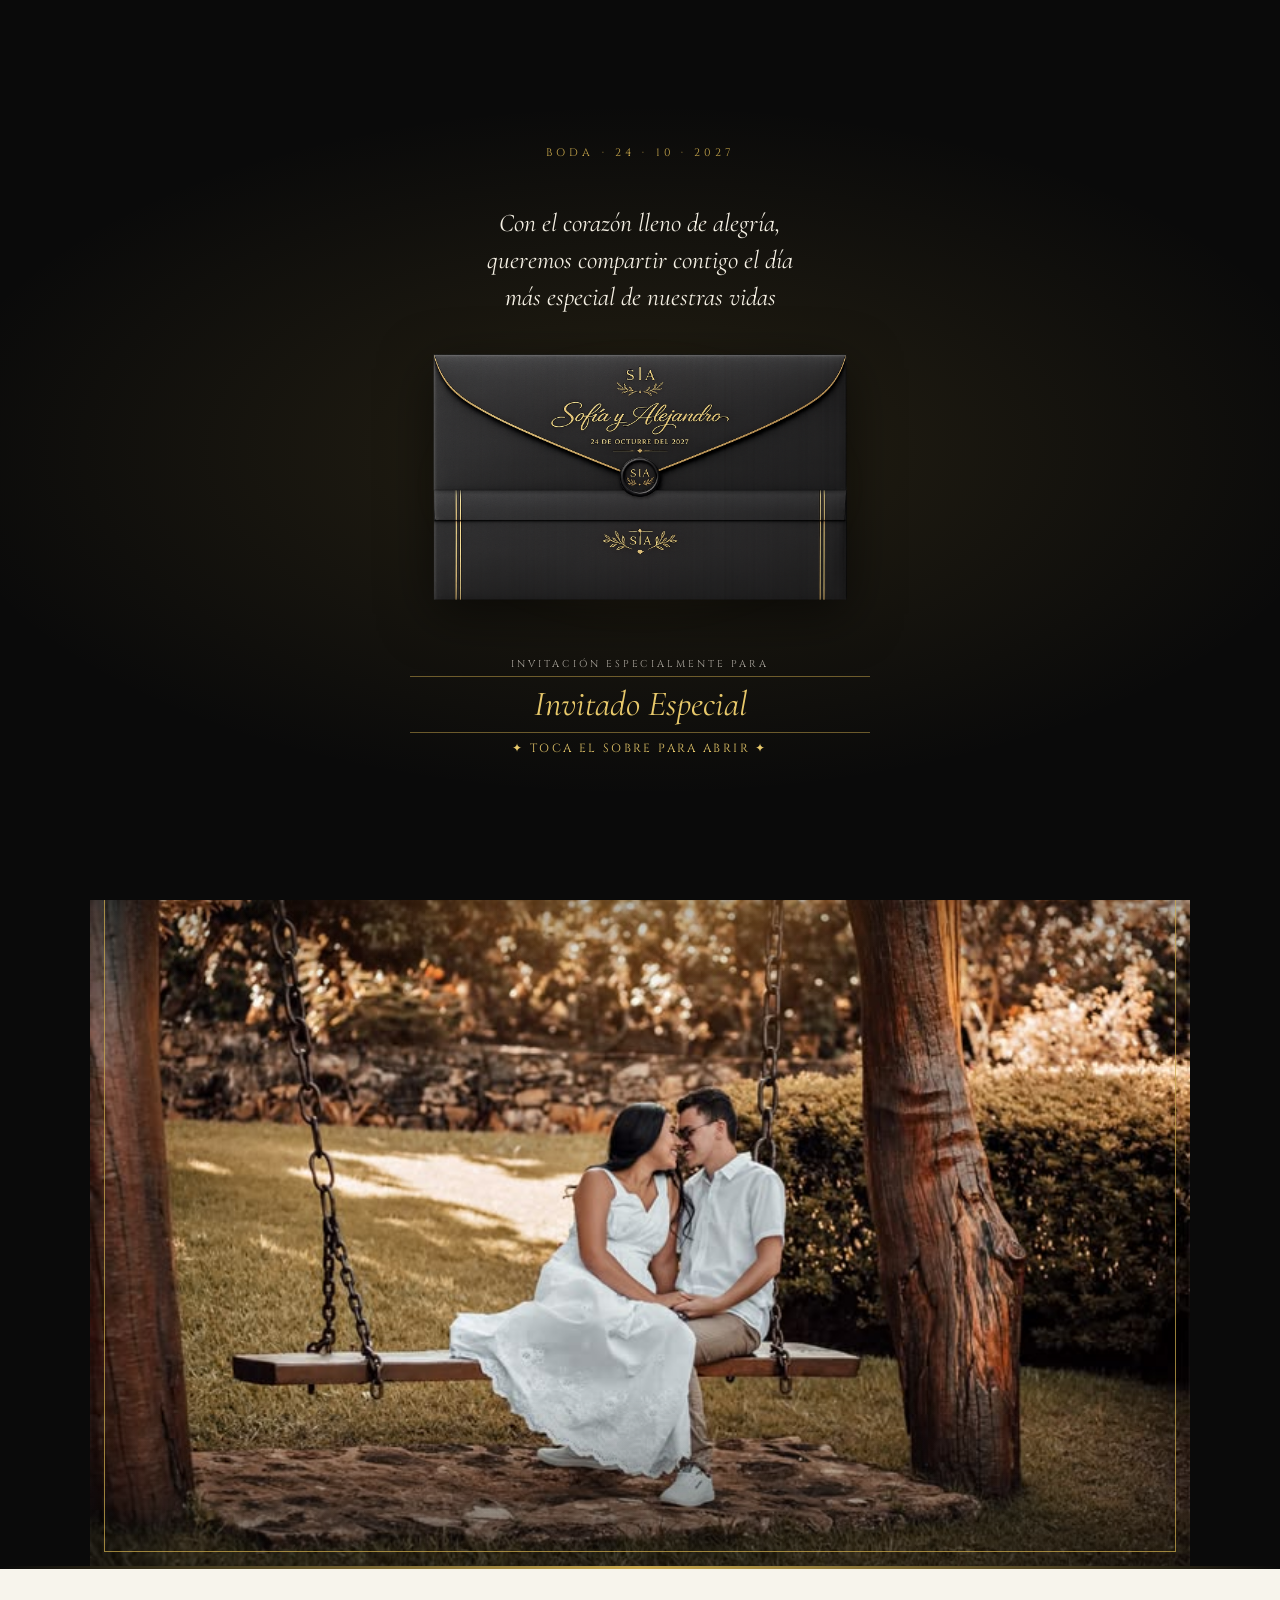
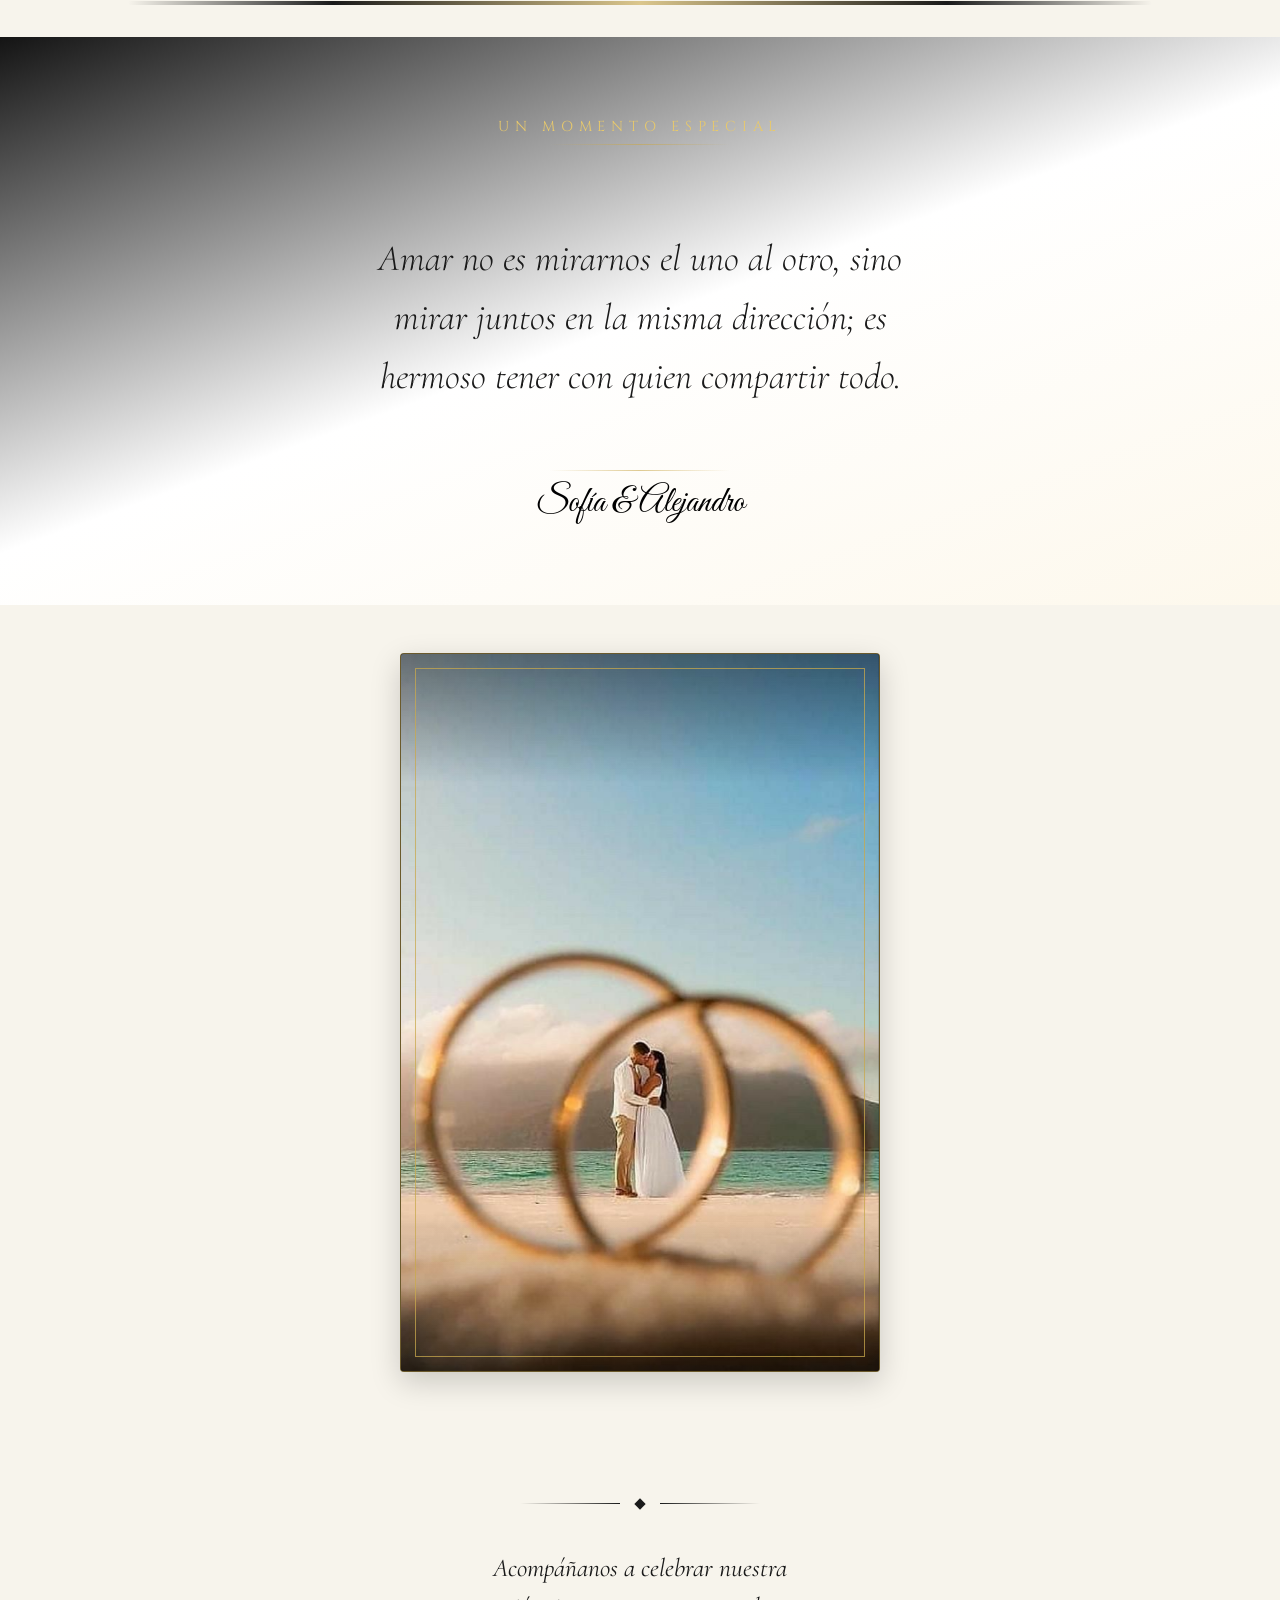
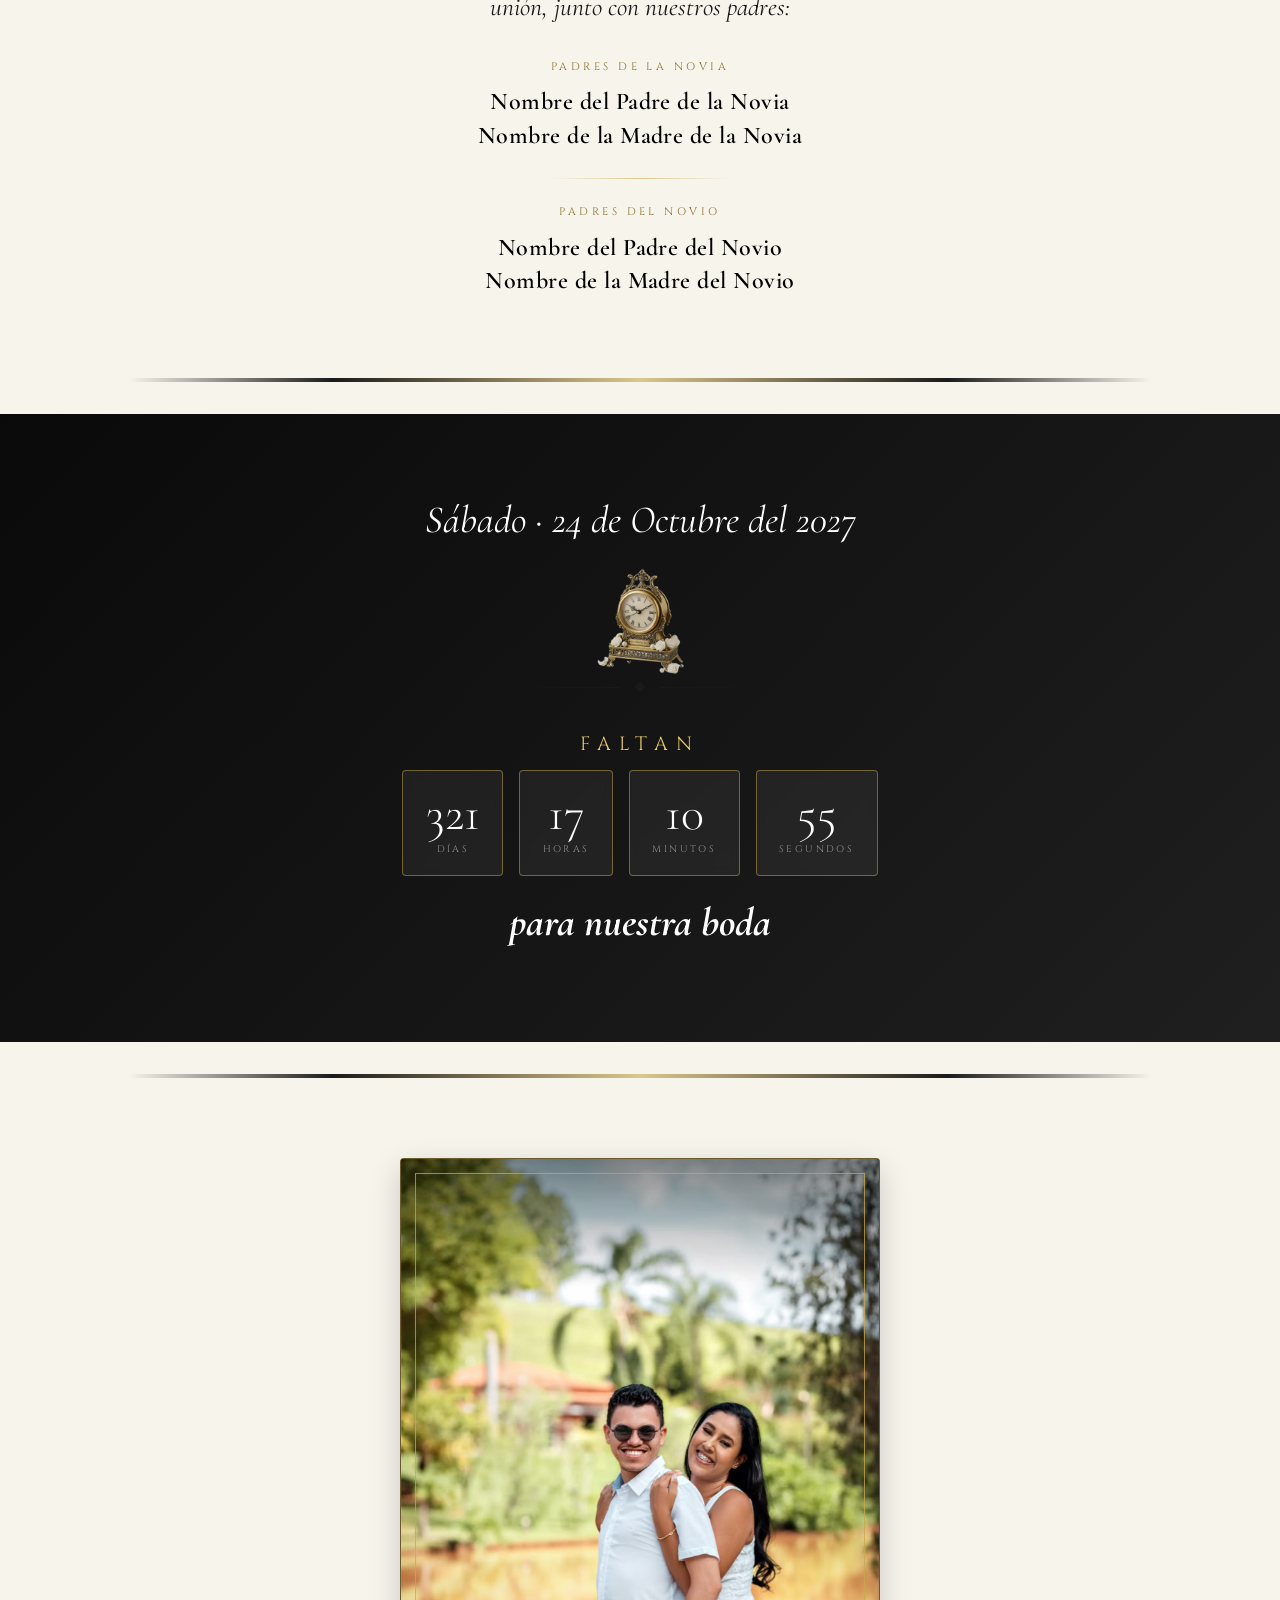
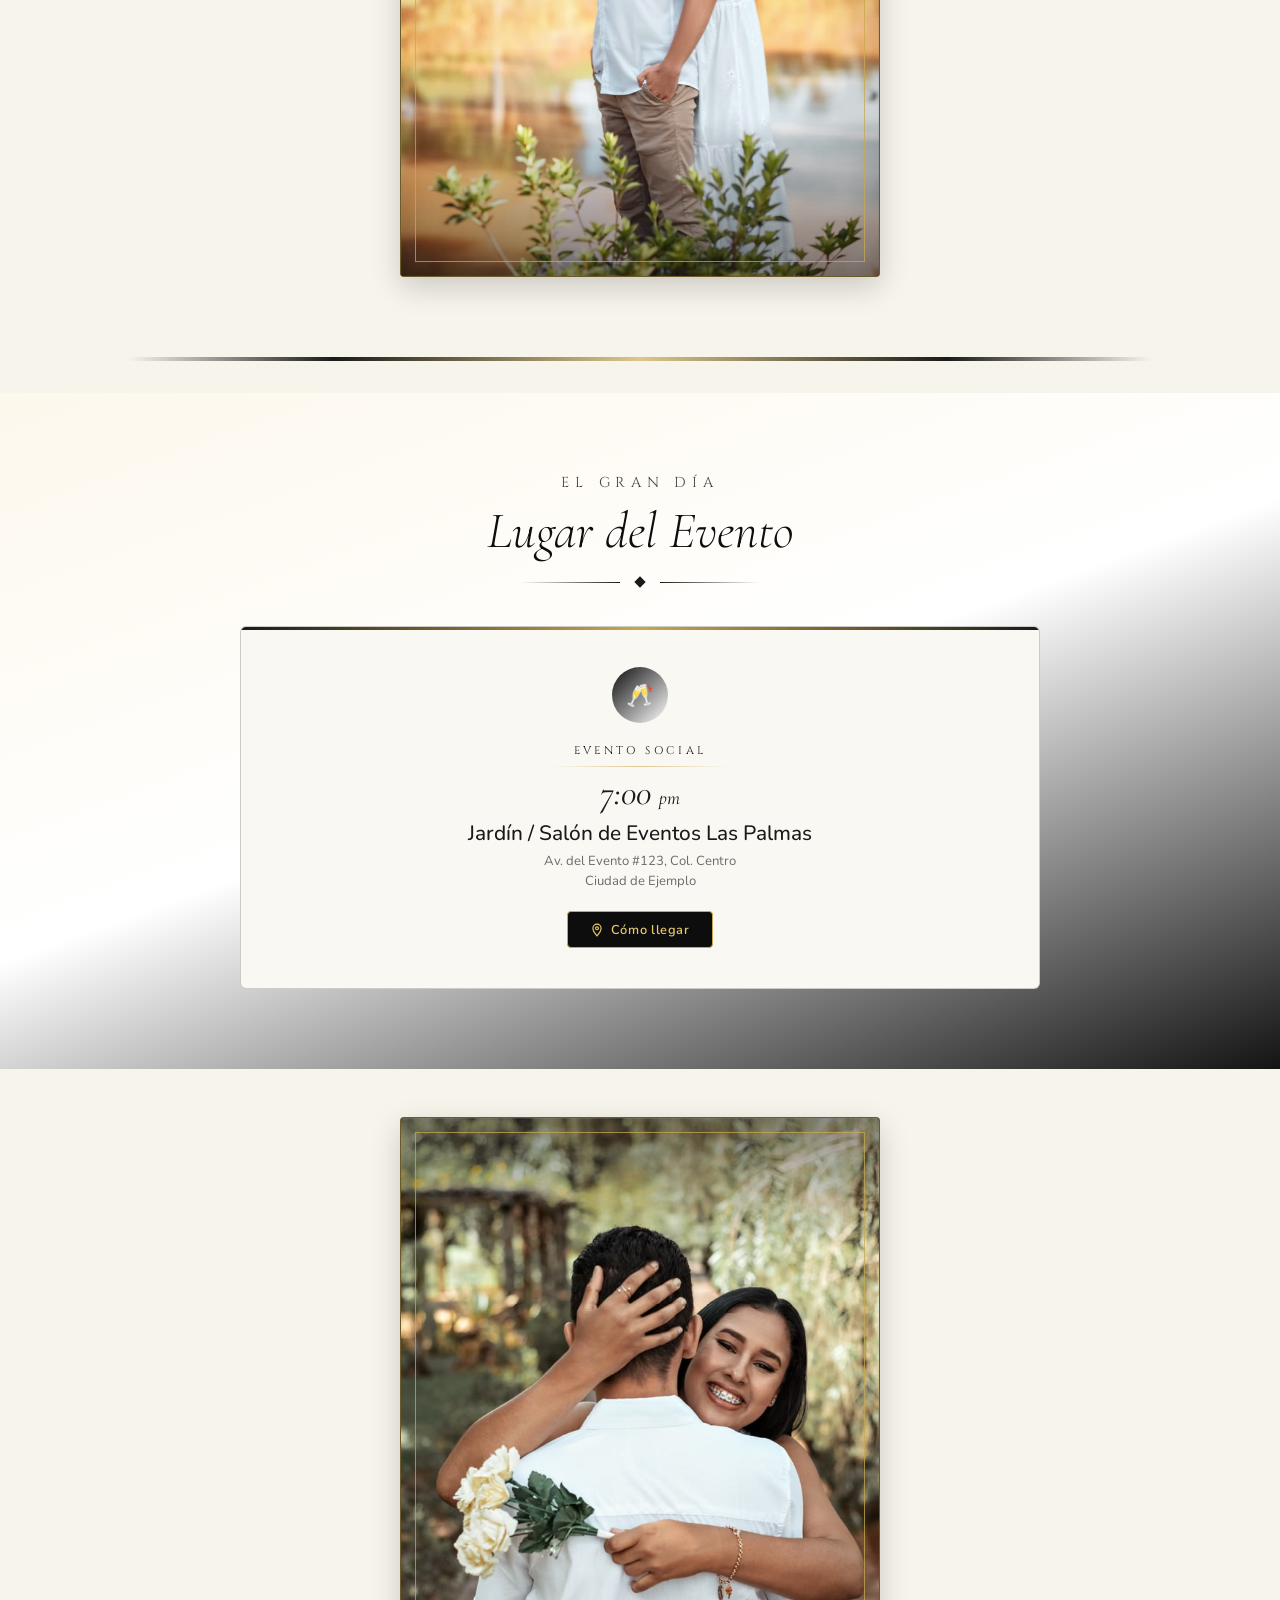
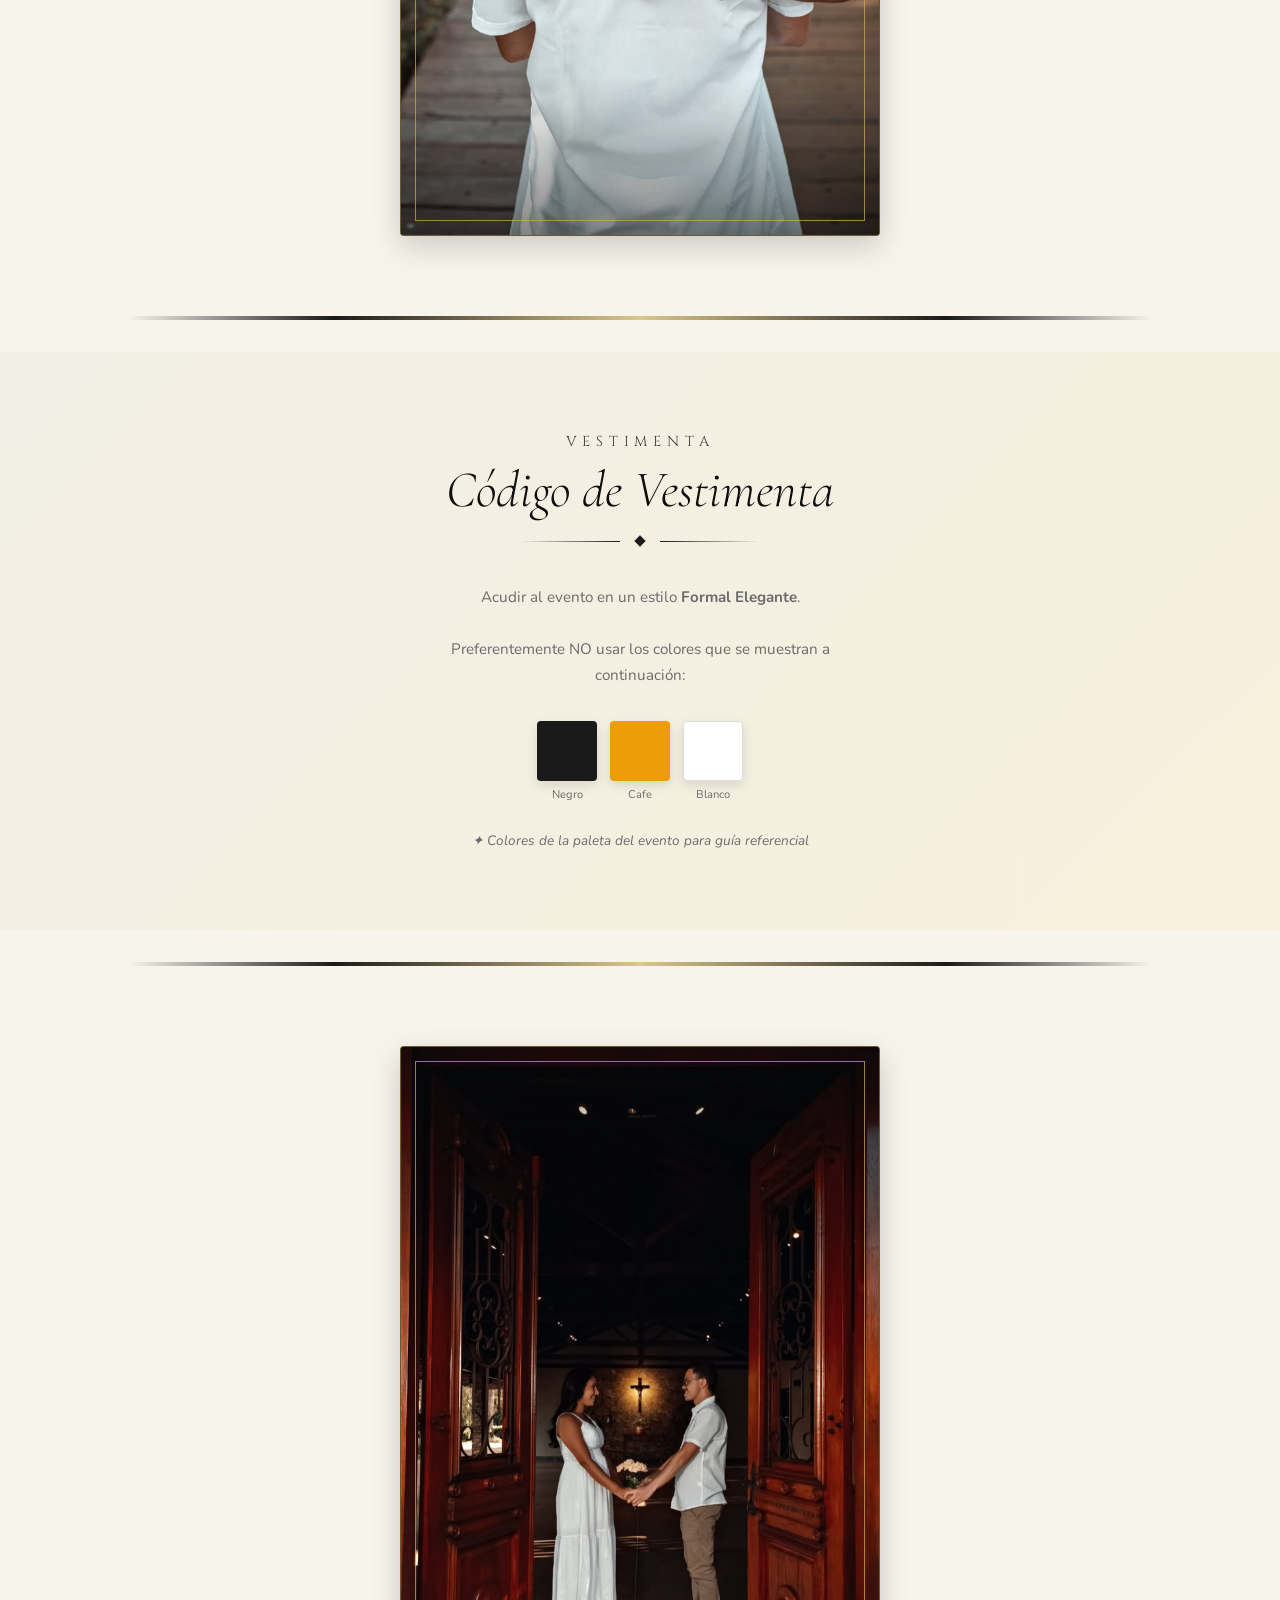
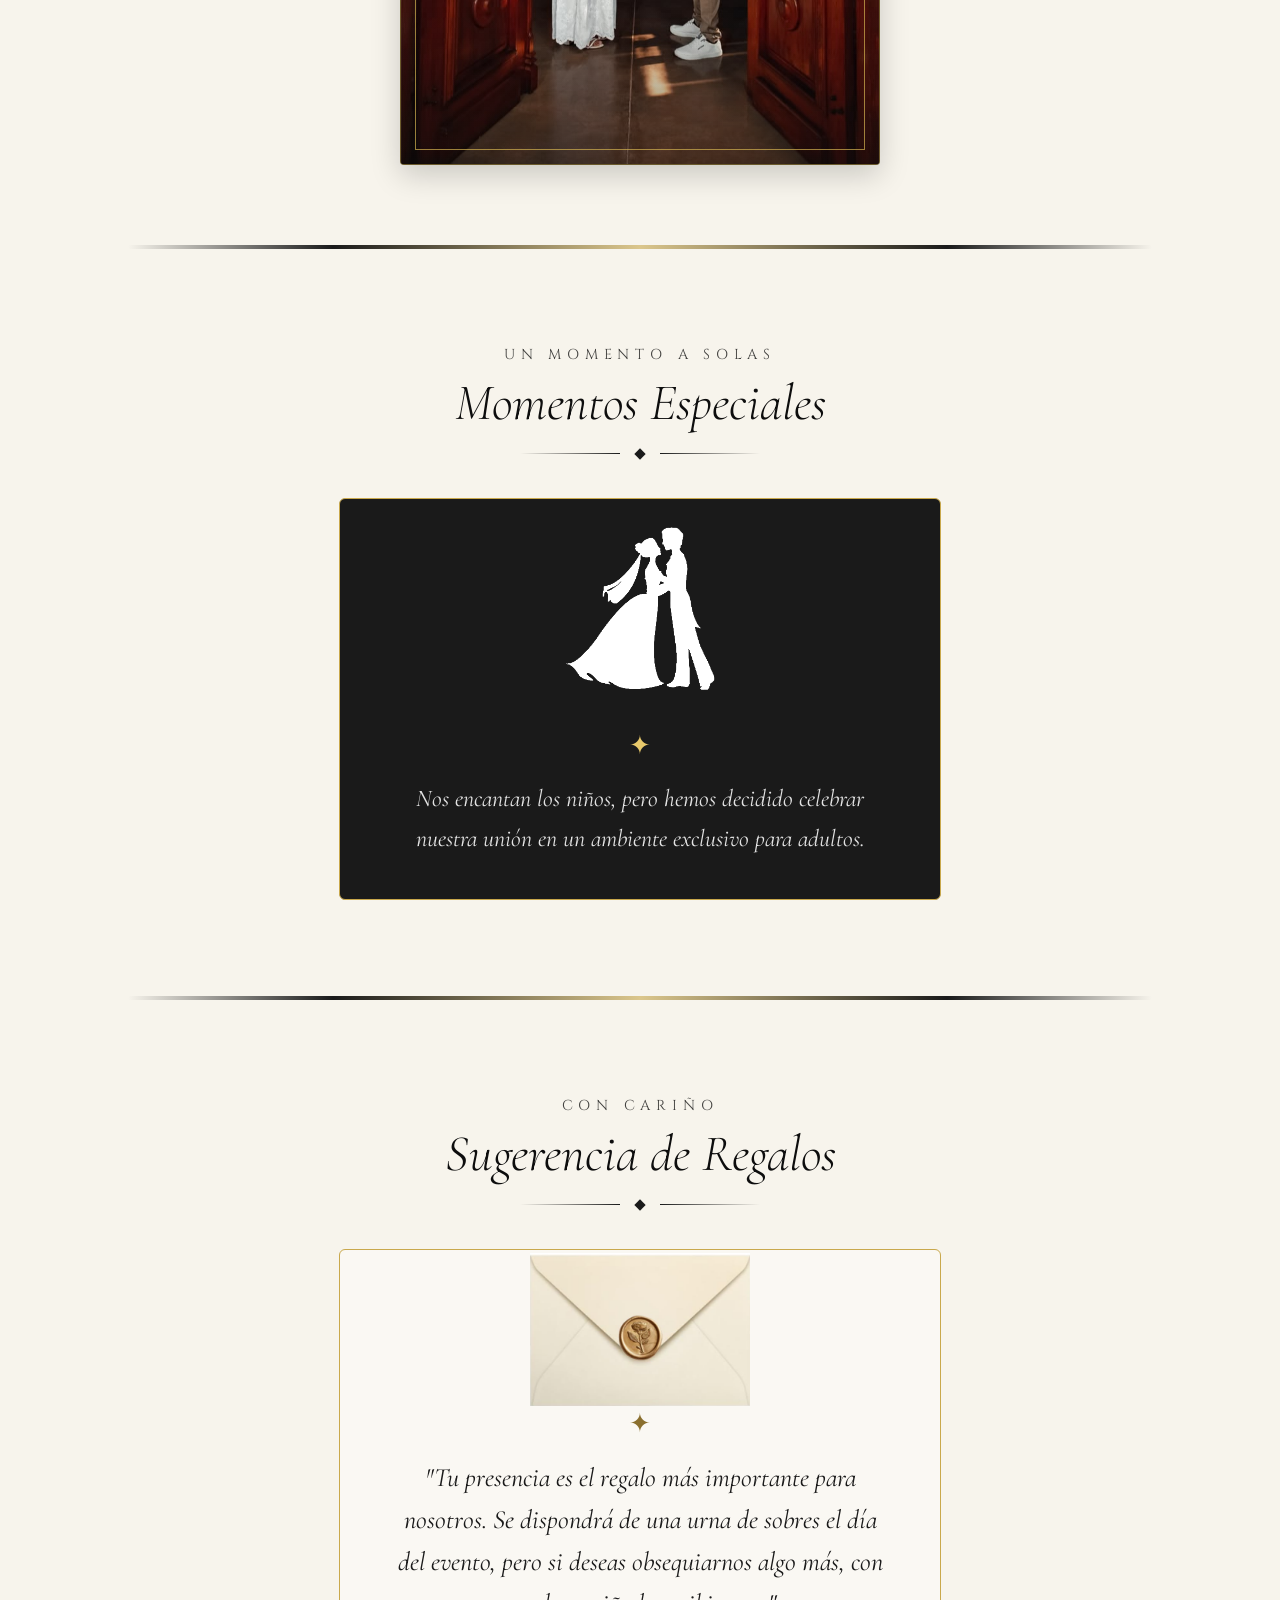
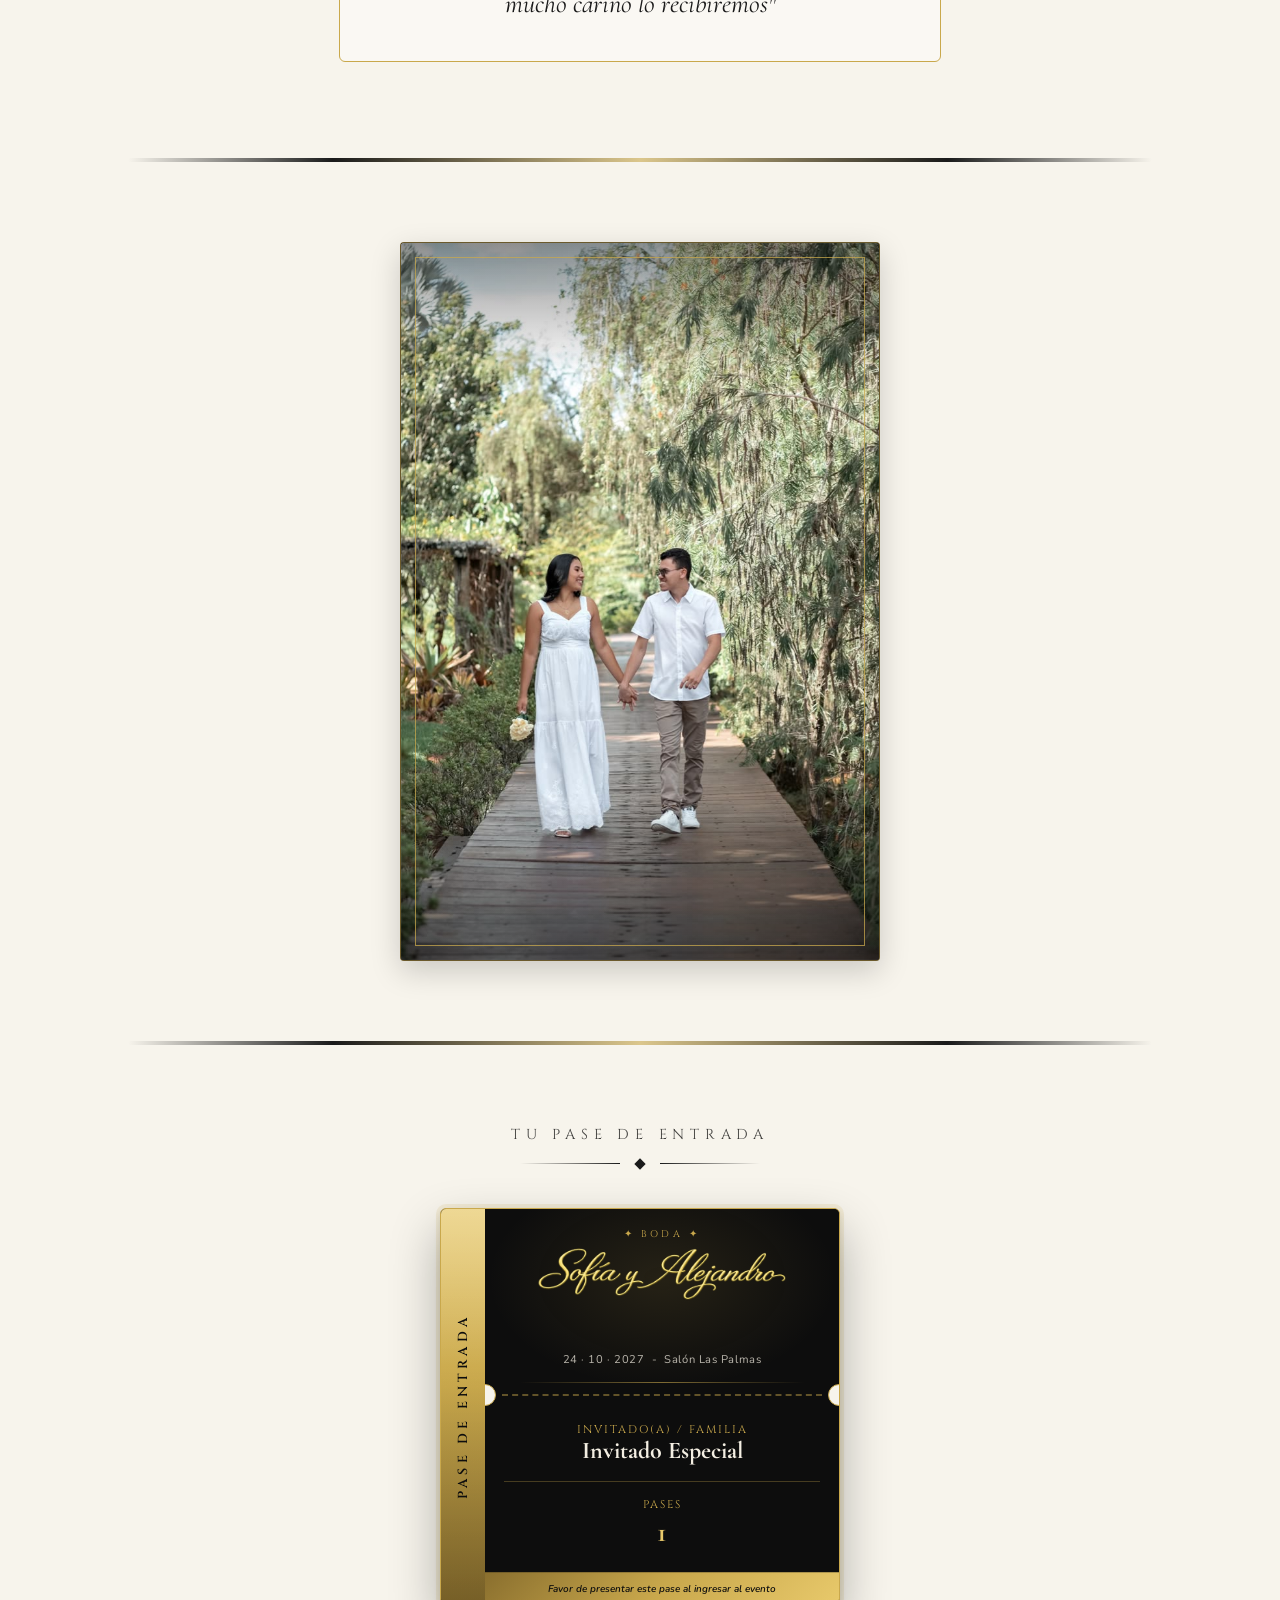
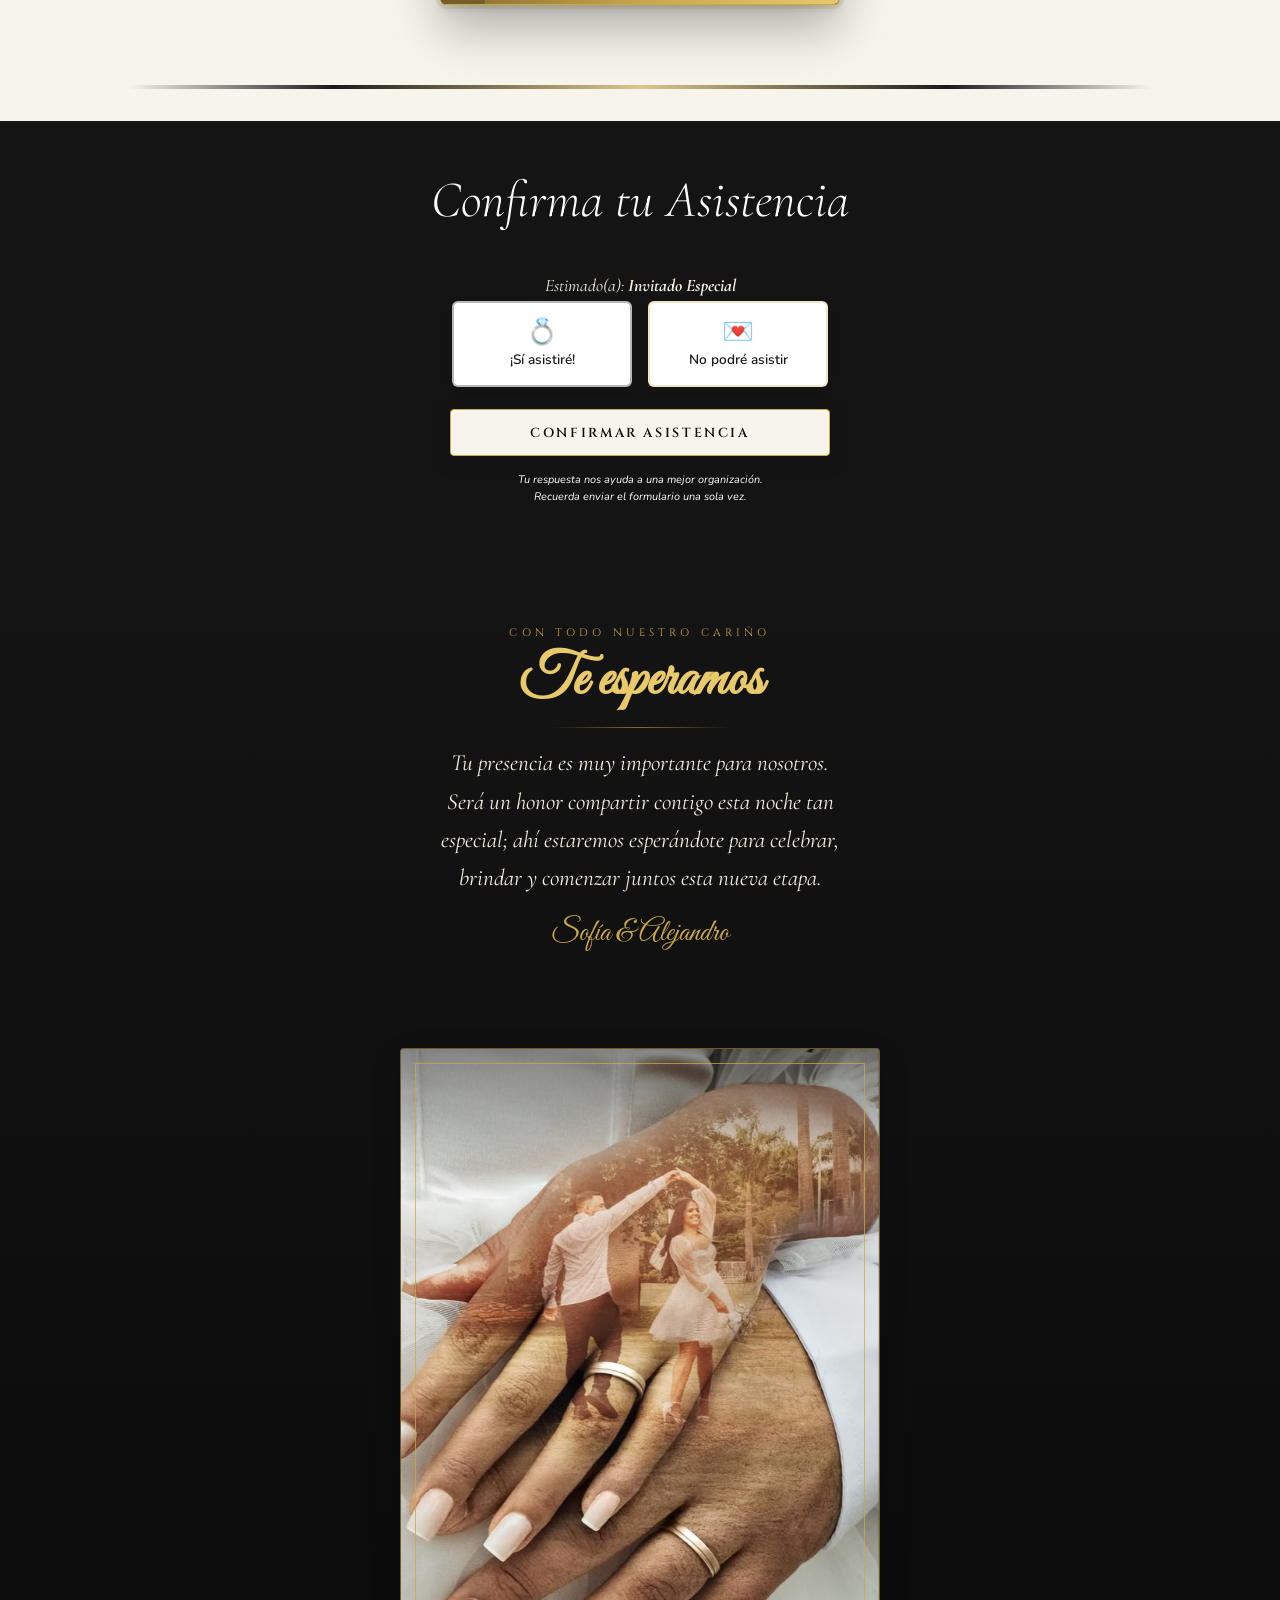
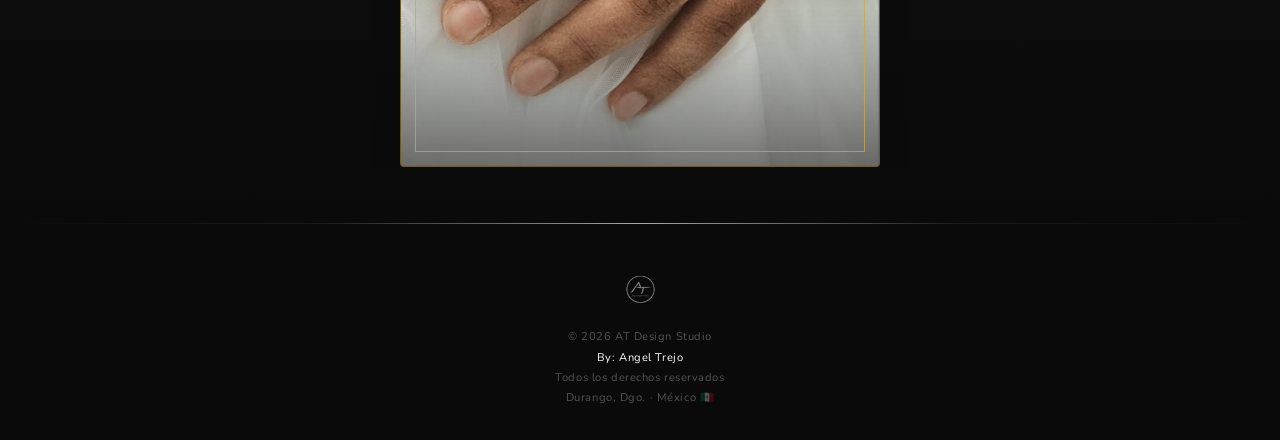
==== commit 79ef78c3: "Add files via upload" ====
--- a/Boda blanco y negro  ejemplo v2/index.html
+++ b/Boda blanco y negro  ejemplo v2/index.html
@@ -165,7 +165,7 @@
 <hr class="divisor-elegante">
 
 <!-- FOTO 2 -->
-<div class="foto-reveal foto-horizontal reveal-obs reveal-der">
+<div class="foto-reveal foto-vertical reveal-obs reveal-der">
     <div class="foto-reveal-marco">
         <div class="foto-reveal-img"><img src="foto_2.jpg" alt="Sofía y Alejandro" loading="lazy" decoding="async"></div>
     </div>
@@ -240,7 +240,7 @@
     <h2 class="section-title">Momentos Especiales</h2>
     <div class="ornament"><div class="ornament-diamond"></div></div>
     <div class="momentos-card">
-        <img src="silueta.png" alt="silueta" loading="lazy" decoding="async" style="width:160px;height:auto;margin:-1rem auto 1rem; margin-left:3.5rem ;"/>
+        <img src="silueta.png" alt="silueta" loading="lazy" decoding="async" style="width:160px;height:auto;margin:-1rem auto 1rem;display:block;"/>
         <span class="momentos-icono">✦</span>
         <p class="momentos-texto">
             Nos encantan los niños, pero hemos decidido celebrar nuestra unión en un ambiente exclusivo para adultos.
--- a/Boda blanco y negro  ejemplo v2/style.css
+++ b/Boda blanco y negro  ejemplo v2/style.css
@@ -33,13 +33,21 @@
   --negro:       #000000bd;
 }
 
-html { scroll-behavior: smooth; }
+html {
+  scroll-behavior: smooth;
+  overflow-x: hidden;
+  width: 100%;
+  max-width: 100vw;
+}
 
 body {
   font-family: 'Nunito', sans-serif;
   background: #f7f4ec;
   color: var(--oscuro);
   overflow-x: hidden;
+  width: 100%;
+  max-width: 100vw;
+  position: relative;
 }
 
 /* ══ DIVISOR ══ */
@@ -319,6 +327,11 @@
   display: block;
   filter: drop-shadow(0px 2px 5px rgba(0,0,0,0.12));
   transform: scale(1.48);
+}
+@media (max-width: 480px) {
+  .hero-name-img {
+    max-width: 235px;
+  }
 }
 
 .hero-fecha {
@@ -1208,6 +1221,9 @@
 .foto-portada {
   position: relative;
   background: #0a0a0a;
+  padding: 0;
+  overflow: hidden;
+  width: 100%;
 }
 .foto-portada-marco {
   position: relative;
@@ -1233,18 +1249,10 @@
   will-change: transform;
 }
 .foto-portada.visible .foto-portada-marco img { transform: scale(1); }
-.foto-portada-marco::after {   /* degradado suave arriba/abajo */
-  content: '';
-  position: absolute; inset: 0;
-  background: linear-gradient(180deg, rgba(10,10,10,.5) 0%, transparent 20%, transparent 76%, rgba(10,10,10,.5) 100%);
-  pointer-events: none;
-}
-.foto-portada::before {         /* marco dorado interior */
+.foto-portada-marco::before {   /* marco dorado interior ajustado al marco de la foto */
   content: '';
   position: absolute;
   inset: 14px;
-  max-width: calc(1100px - 28px);
-  margin: 0 auto;
   border: 1px solid rgba(201,168,76,.75);
   z-index: 3;
   pointer-events: none;
@@ -1252,7 +1260,13 @@
   transform: scale(1.03);
   transition: opacity 1.2s ease .9s, transform 1.2s ease .9s;
 }
-.foto-portada.visible::before { opacity: 1; transform: scale(1); }
+.foto-portada.visible .foto-portada-marco::before { opacity: 1; transform: scale(1); }
+.foto-portada-marco::after {   /* degradado suave arriba/abajo */
+  content: '';
+  position: absolute; inset: 0;
+  background: linear-gradient(180deg, rgba(10,10,10,.5) 0%, transparent 20%, transparent 76%, rgba(10,10,10,.5) 100%);
+  pointer-events: none;
+}
 .foto-portada-linea {
   height: 3px;
   background: linear-gradient(90deg, transparent, var(--dorado), transparent);
@@ -1264,10 +1278,16 @@
   margin: 0;
   display: flex;
   justify-content: center;
+  width: 100%;
+  max-width: 100%;
+  overflow: hidden;
 }
 .foto-reveal-marco {
   position: relative;
   width: 100%;
+  max-width: 100%;
+  background: #0d0d0d;
+  overflow: hidden;
   border-top: 1px solid var(--dorado);
   border-bottom: 1px solid var(--dorado);
 }
@@ -1357,10 +1377,10 @@
 
 /* En pantallas grandes se centran con ancho máximo para que no se vean gigantes */
 @media (min-width: 700px) {
-  .foto-vertical   .foto-reveal-marco { max-width: 480px; }
-  .foto-horizontal .foto-reveal-marco { max-width: 900px; }
+  .foto-vertical   .foto-reveal-marco { max-width: 480px; border-radius: 4px; }
+  .foto-horizontal .foto-reveal-marco { max-width: 900px; border-radius: 4px; }
   .foto-reveal { padding: 3rem 1.5rem; }
-  .foto-reveal-marco { border: 1px solid rgba(201,168,76,.5); }
+  .foto-reveal-marco { border: 1px solid rgba(201,168,76,.5); box-shadow: 0 10px 30px rgba(0,0,0,0.18); }
 }
 
 /* Revelado genérico de textos/bloques */
@@ -1471,7 +1491,7 @@
 
 @media (prefers-reduced-motion: reduce) {
   .reveal, .foto-reveal-img, .foto-reveal-img img, .foto-portada-marco, .foto-portada-marco img,
-  .foto-reveal-marco::after, .foto-portada::before,
+  .foto-reveal-marco::after, .foto-portada-marco::before,
   .sobre-art, .sobre-art::before, .sobre-bg-img {
     animation: none !important;
     transition: none !important;
@@ -1479,7 +1499,7 @@
   .reveal { opacity: 1; transform: none; }
   .foto-reveal-img, .foto-portada-marco { clip-path: none; }
   .foto-reveal-img img, .foto-portada-marco img { transform: none; }
-  .foto-reveal-marco::after, .foto-portada::before { opacity: 1; transform: none; }
+  .foto-reveal-marco::after, .foto-portada-marco::before { opacity: 1; transform: none; }
   .petal, .sparkle { display: none !important; }
 }
 
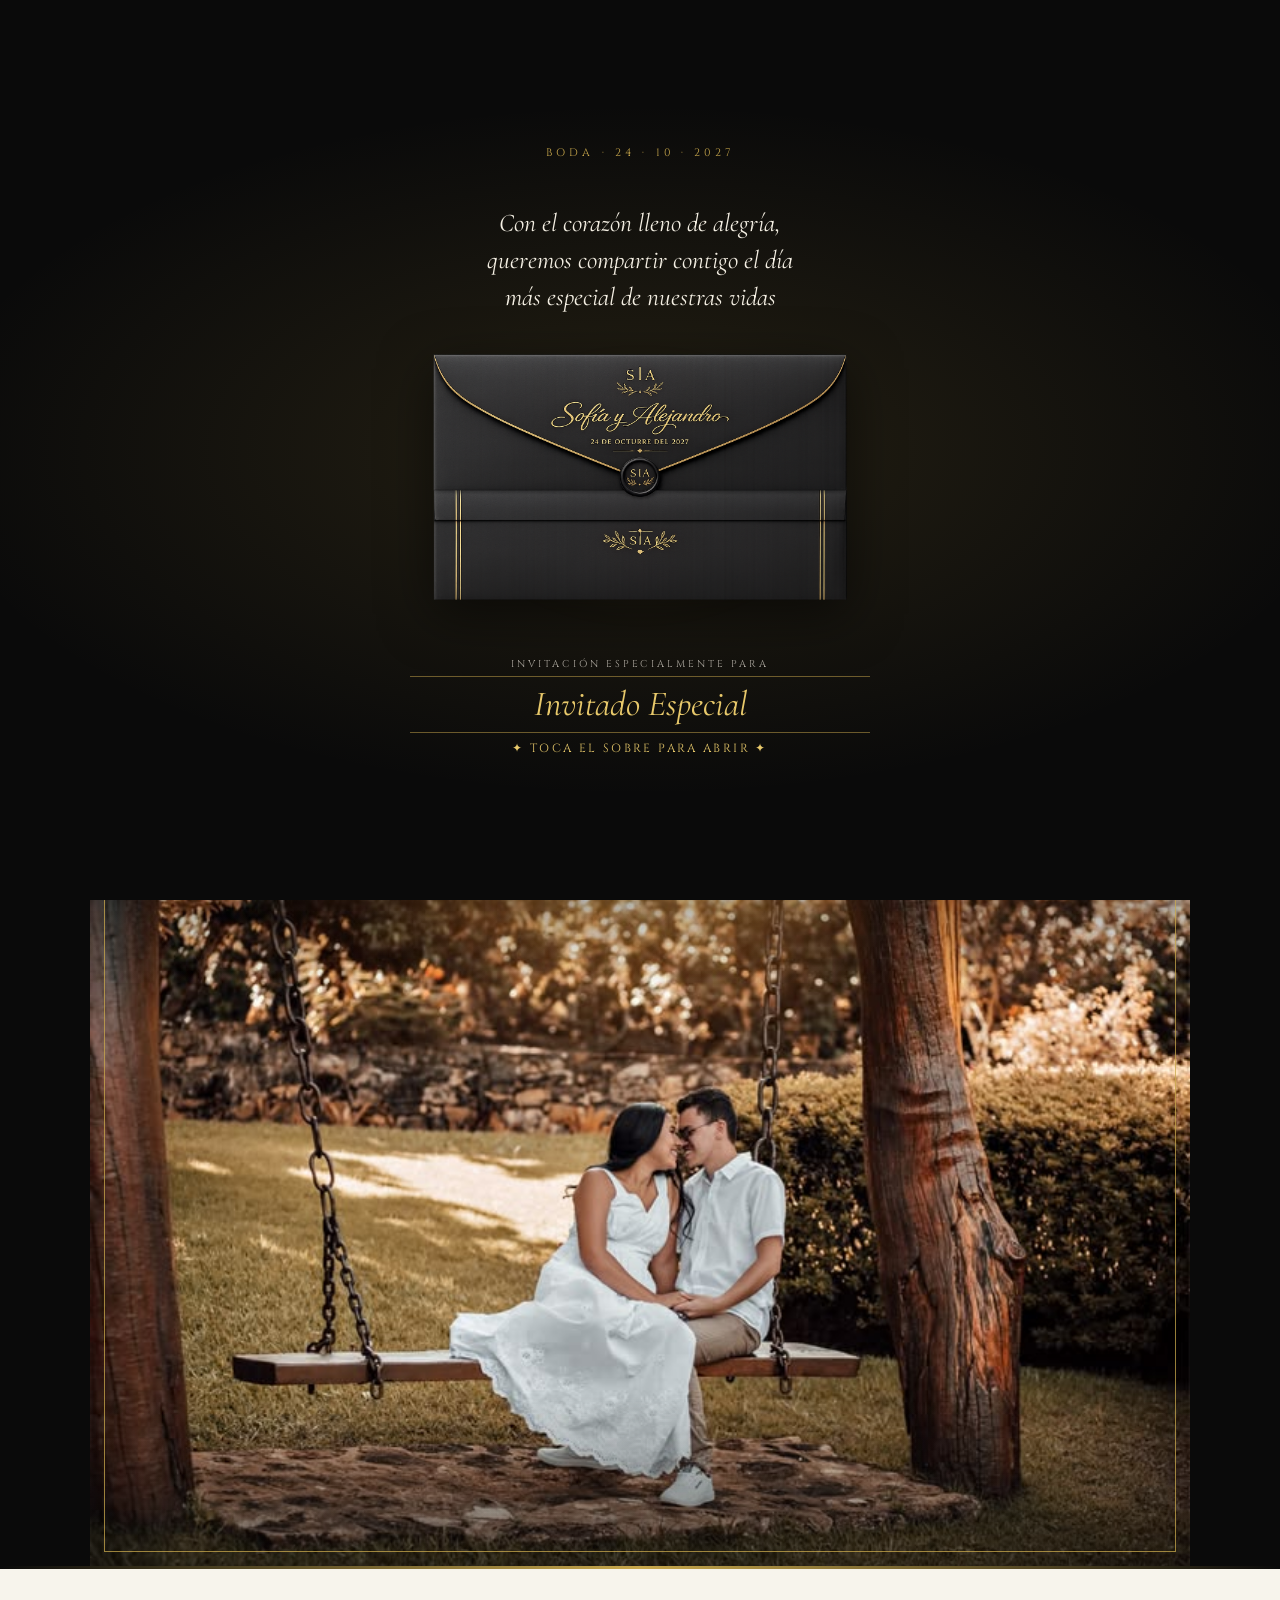
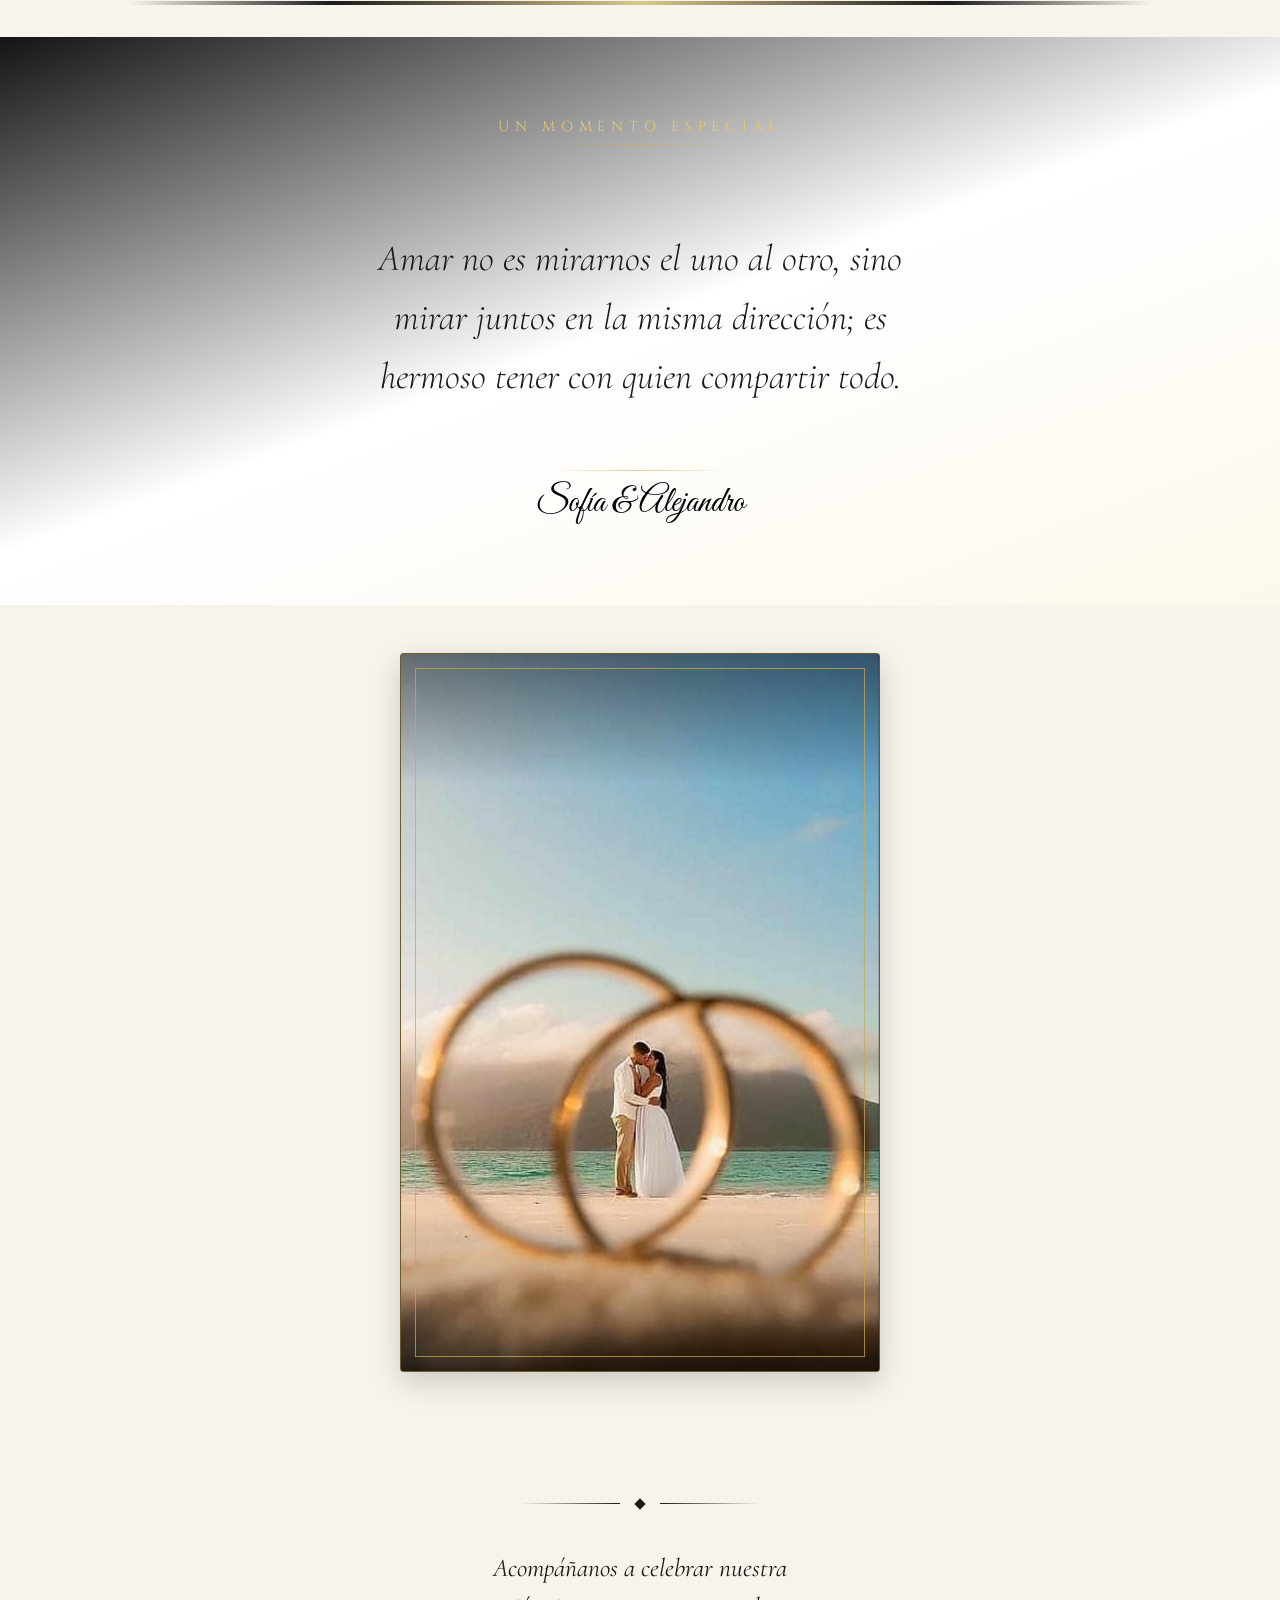
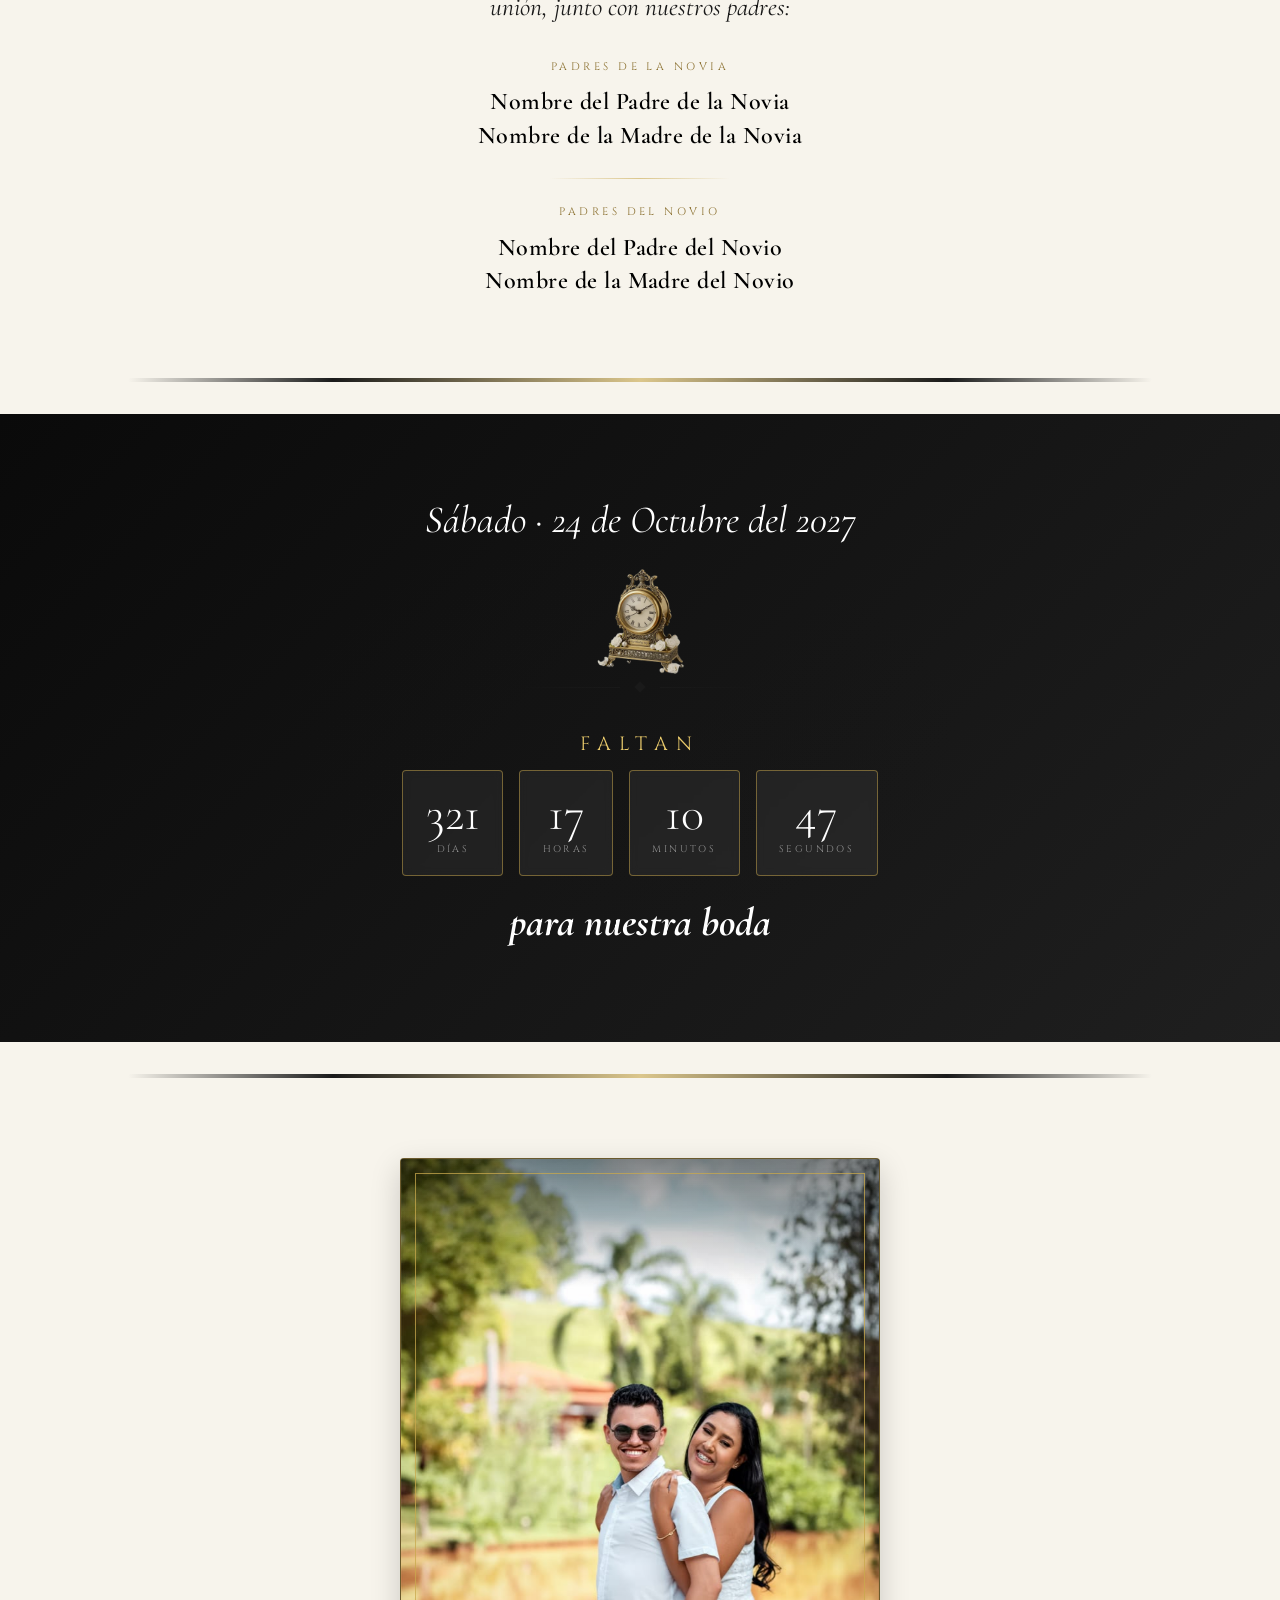
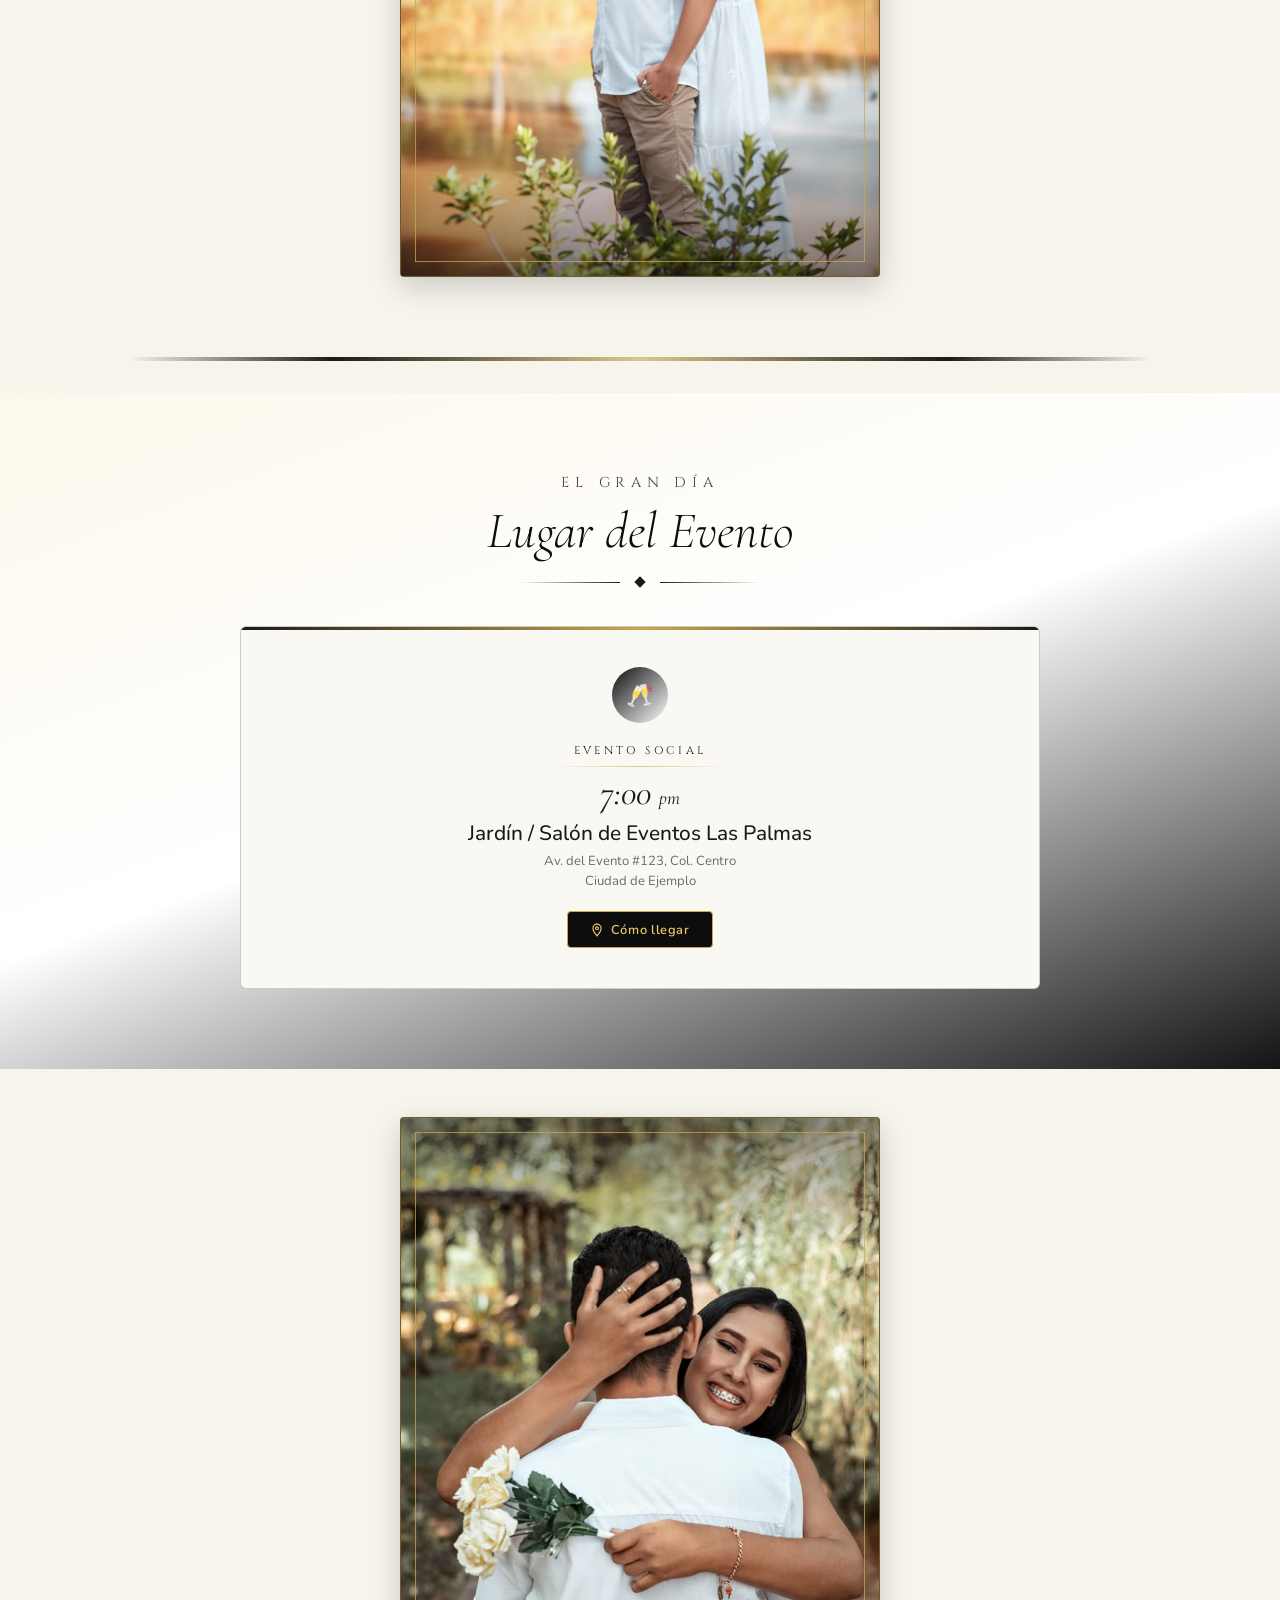
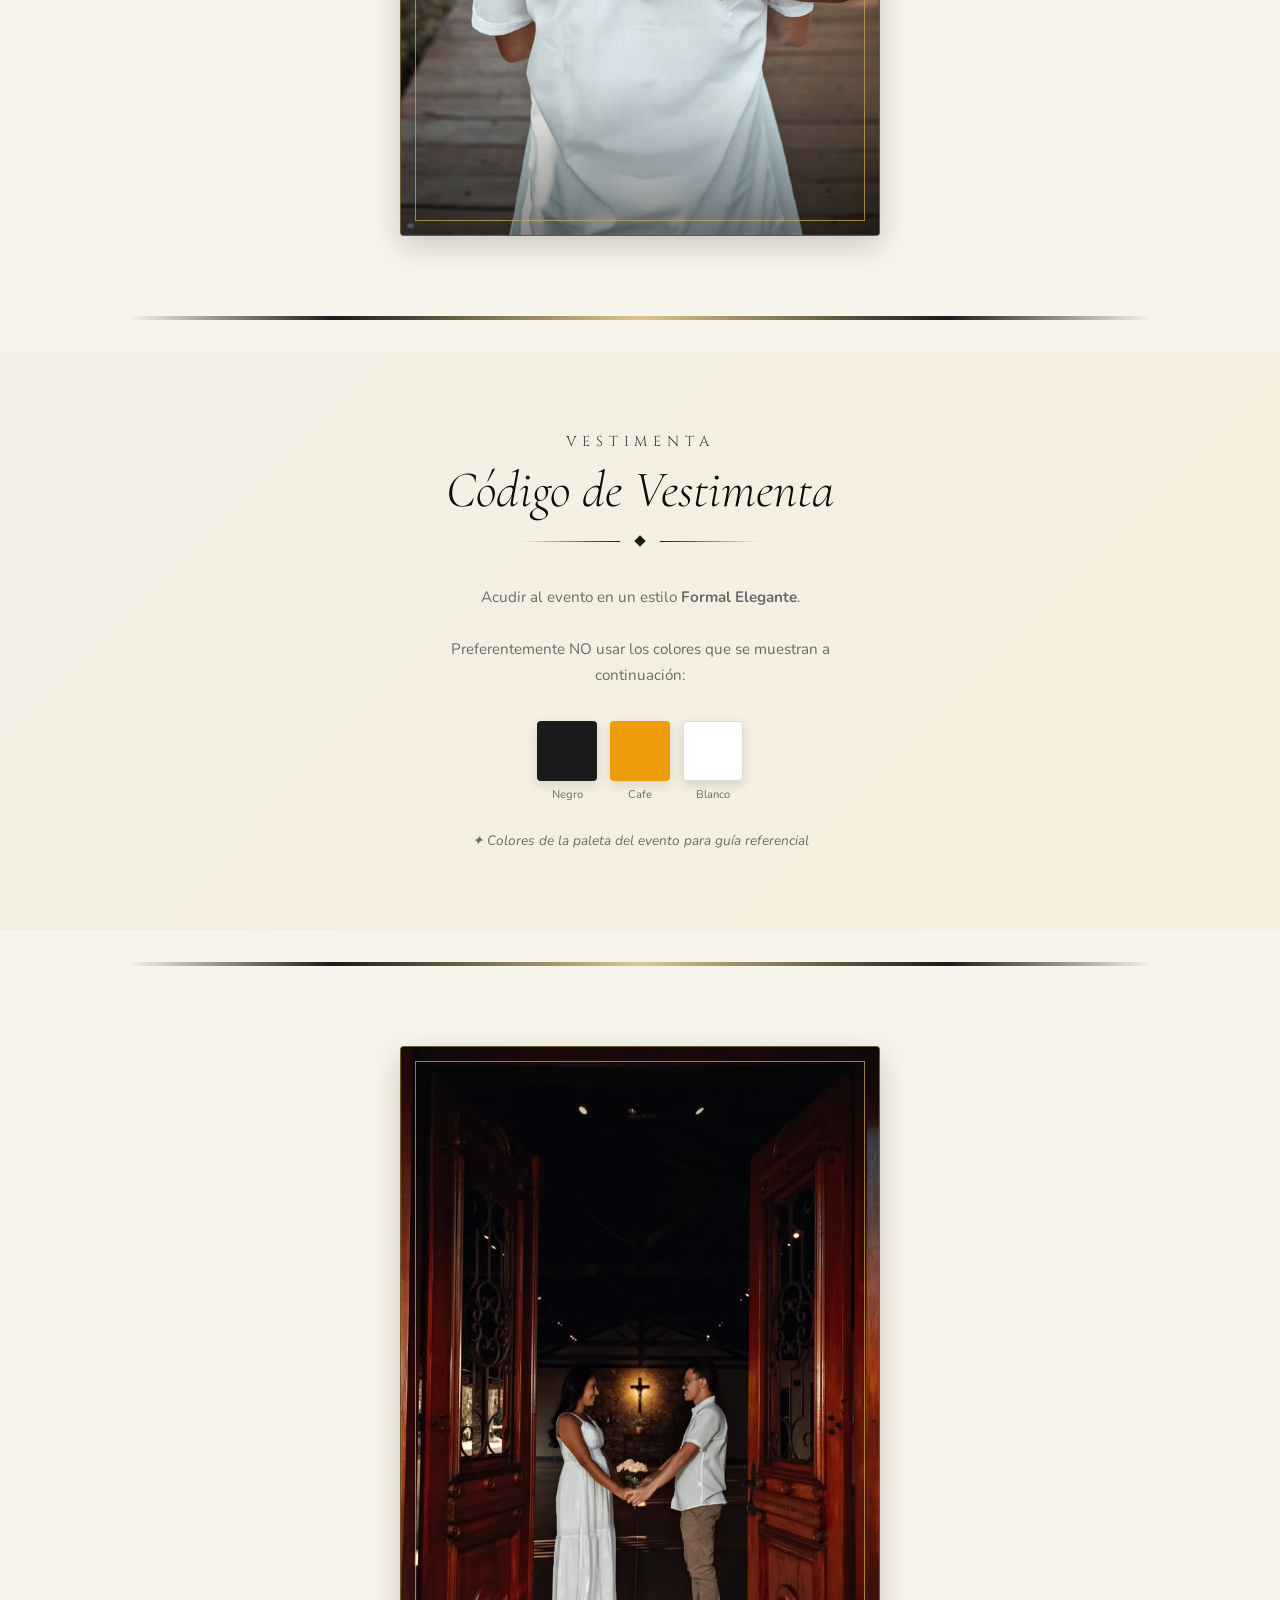
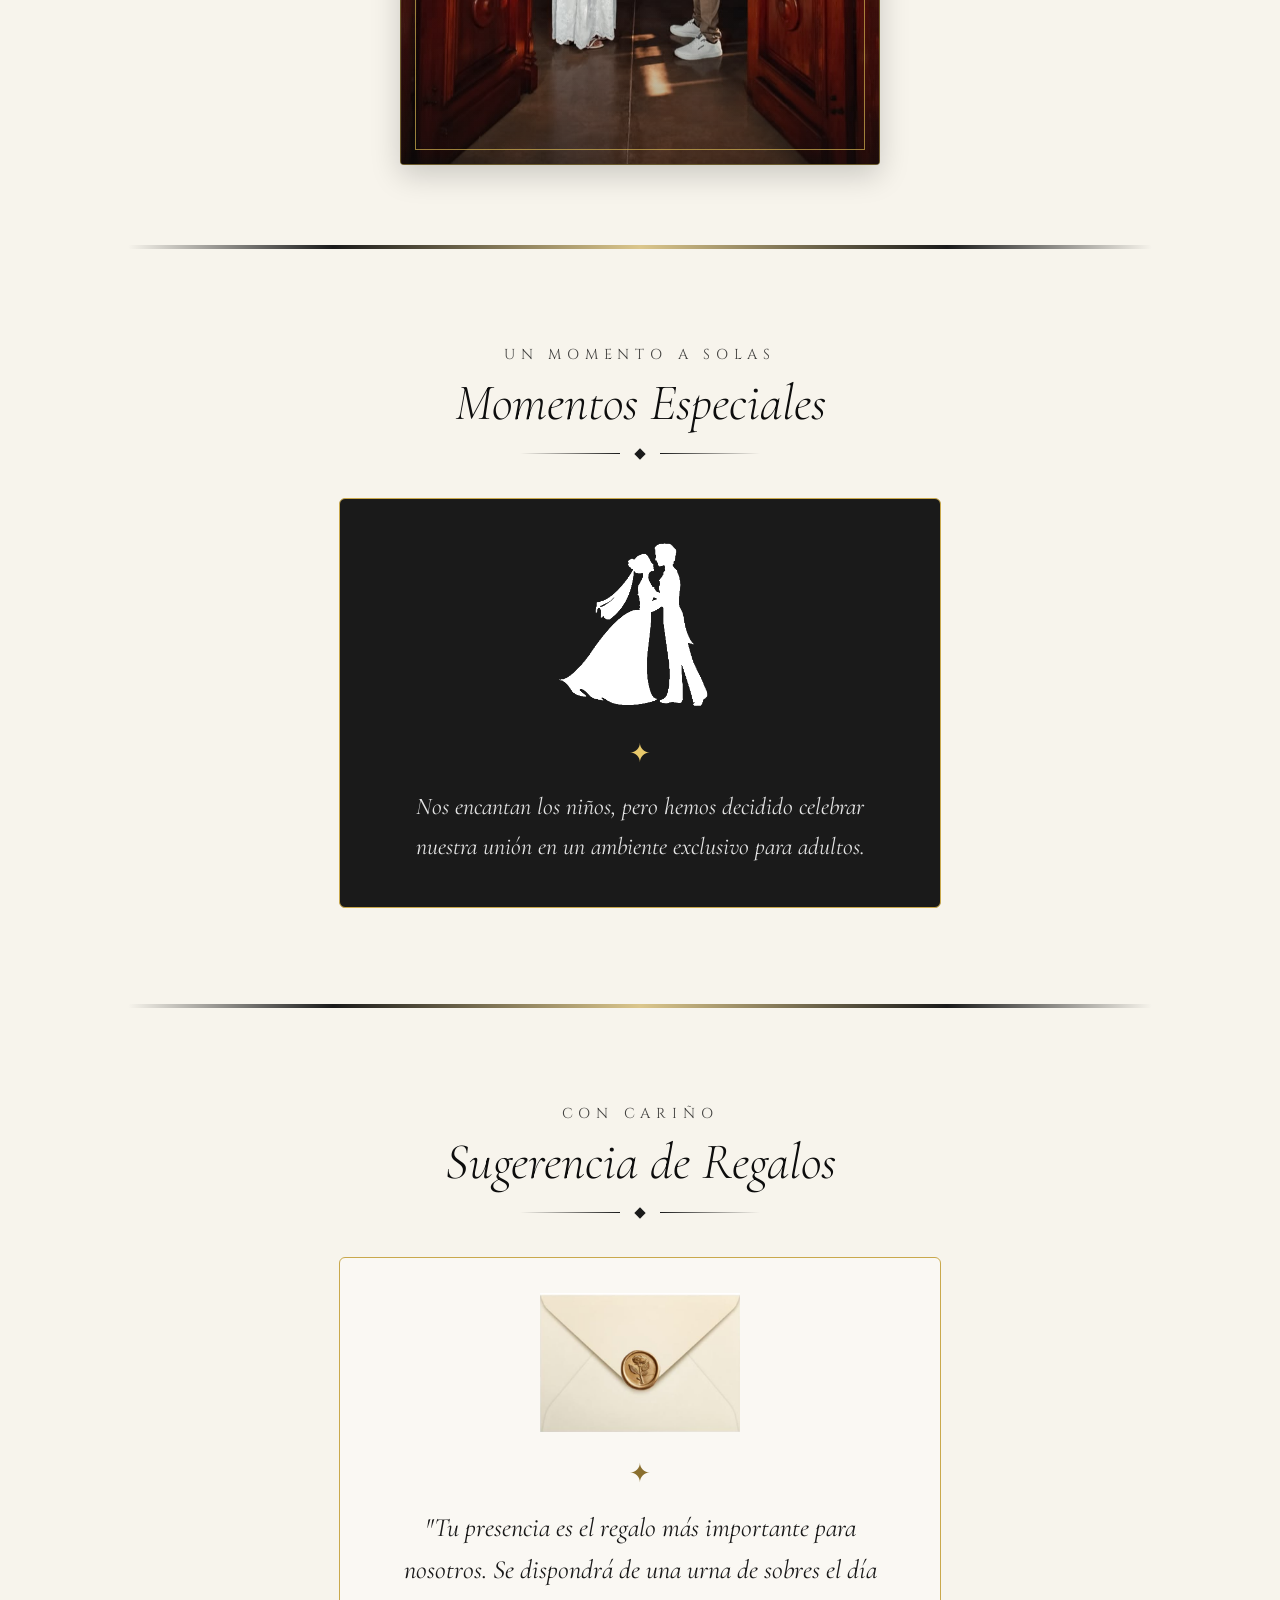
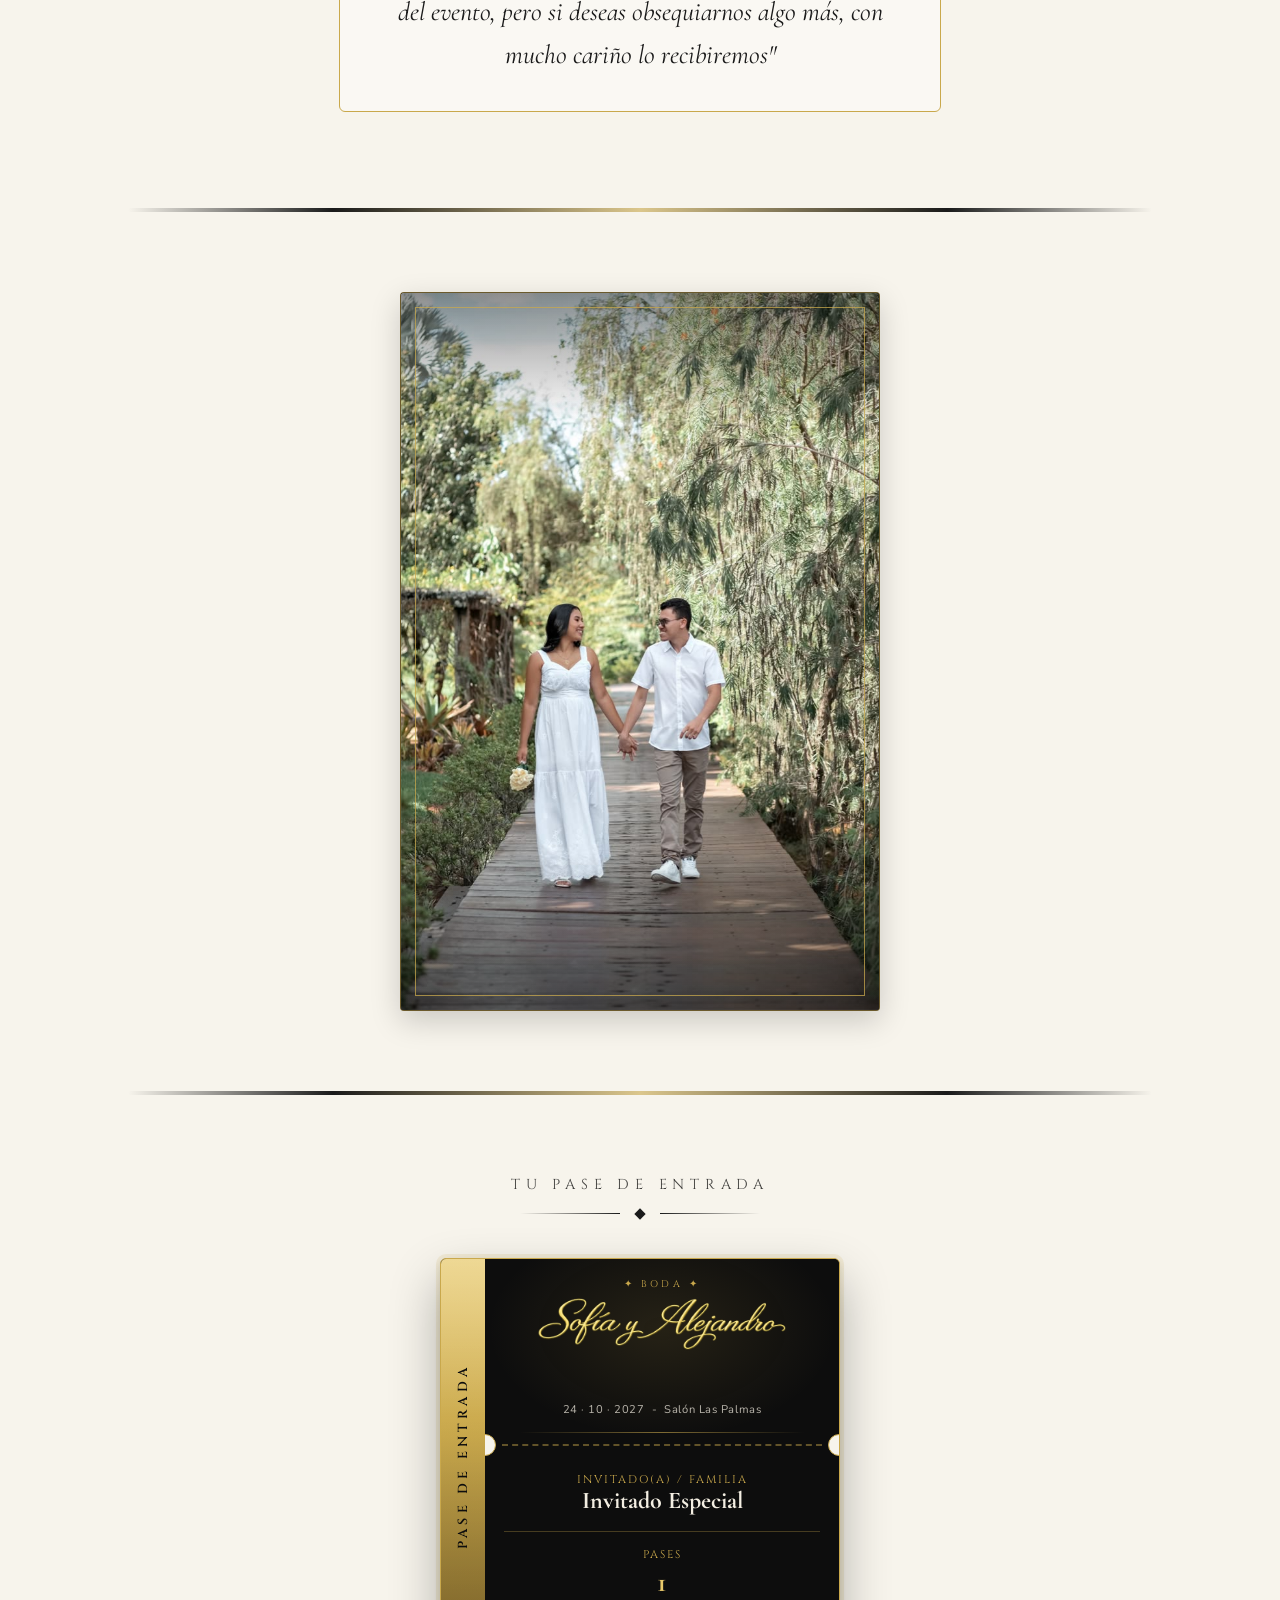
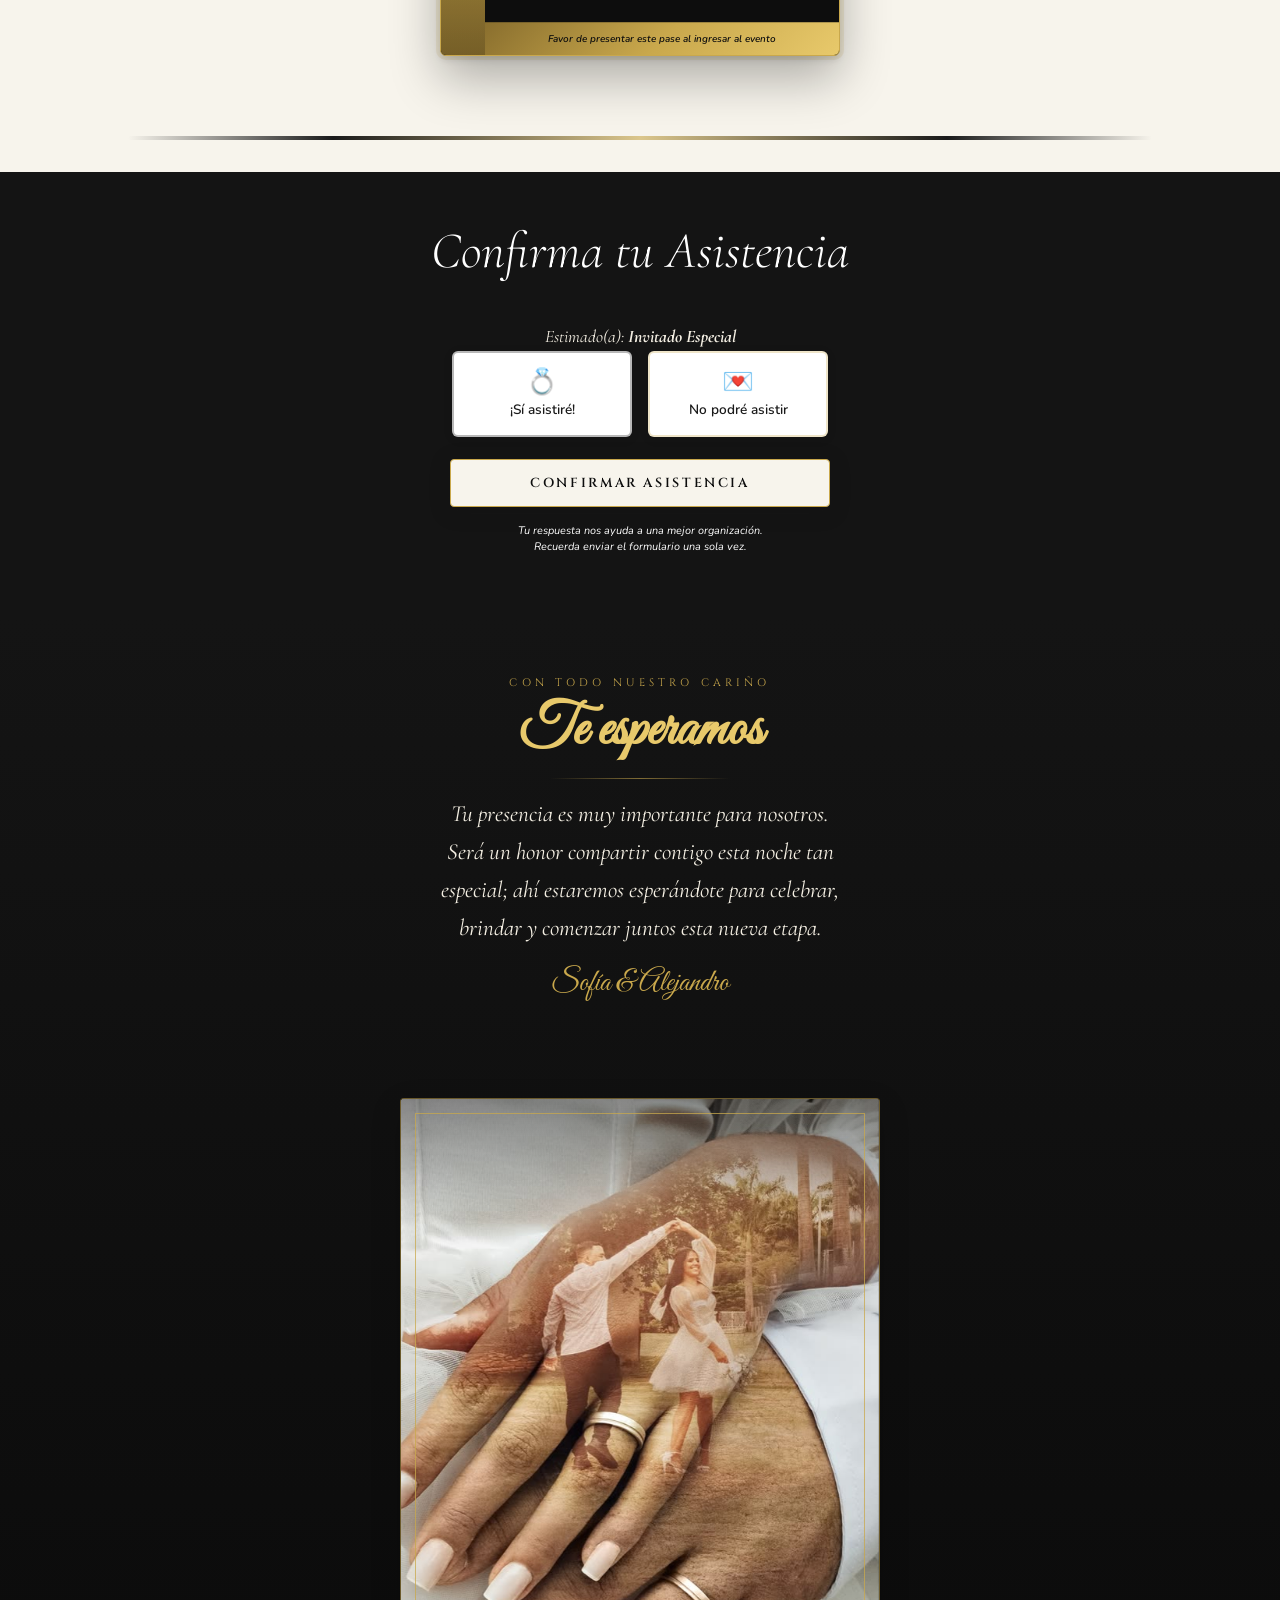
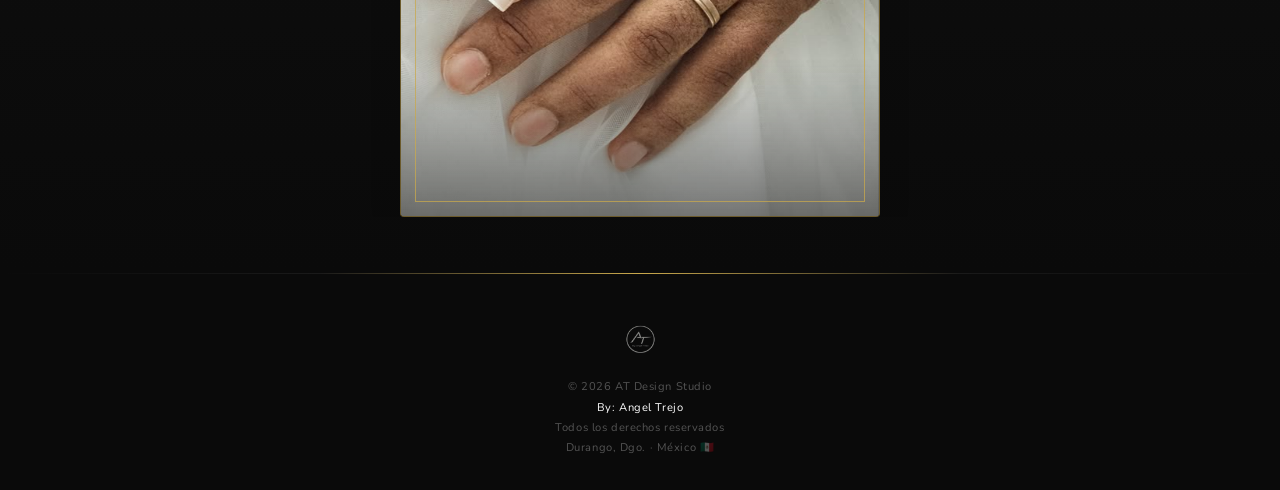
==== commit 7661533f: "Add files via upload" ====
--- a/Boda blanco y negro  ejemplo v2/index.html
+++ b/Boda blanco y negro  ejemplo v2/index.html
@@ -240,7 +240,7 @@
     <h2 class="section-title">Momentos Especiales</h2>
     <div class="ornament"><div class="ornament-diamond"></div></div>
     <div class="momentos-card">
-        <img src="silueta.png" alt="silueta" loading="lazy" decoding="async" style="width:160px;height:auto;margin:-1rem auto 1rem;display:block;"/>
+        <img src="silueta.png" alt="silueta" class="momentos-silueta-img" style="width:160px;max-width:100%;height:auto;margin:0 auto 0.5rem;display:block;transform:translateX(-7px);"/>
         <span class="momentos-icono">✦</span>
         <p class="momentos-texto">
             Nos encantan los niños, pero hemos decidido celebrar nuestra unión en un ambiente exclusivo para adultos.
@@ -257,7 +257,7 @@
     <div class="ornament"><div class="ornament-diamond"></div></div>
     <div class="regalos-container">
         <div class="regalos-card">
-            <img src="sobre.png" alt="Sobres" loading="lazy" decoding="async" style="width:220px;height:auto;margin:-2rem auto -1rem;display:block;"/>
+            <img src="sobre.png" alt="Sobres" class="regalos-sobre-img" style="width:200px;max-width:100%;height:auto;margin:0 auto 0.5rem;display:block;"/>
             <span class="regalos-icono">✦</span>
             <p class="regalos-leyenda">
                 "Tu presencia es el regalo más importante para nosotros. Se dispondrá de una urna de sobres el día del evento, pero si deseas obsequiarnos algo más, con mucho cariño lo recibiremos"
--- a/Boda blanco y negro  ejemplo v2/style.css
+++ b/Boda blanco y negro  ejemplo v2/style.css
@@ -38,6 +38,14 @@
   overflow-x: hidden;
   width: 100%;
   max-width: 100vw;
+  scrollbar-width: none;
+  -ms-overflow-style: none;
+}
+html::-webkit-scrollbar,
+body::-webkit-scrollbar {
+  display: none;
+  width: 0;
+  height: 0;
 }
 
 body {
@@ -48,6 +56,8 @@
   width: 100%;
   max-width: 100vw;
   position: relative;
+  scrollbar-width: none;
+  -ms-overflow-style: none;
 }
 
 /* ══ DIVISOR ══ */
@@ -147,20 +157,26 @@
   width: 100%;
   display: flex;
   justify-content: center;
+  align-items: center;
   animation: sobreFlota 3.6s ease-in-out infinite;
 }
 .sobre-art::before {
   content: '';
   position: absolute;
-  inset: 8% 4%;
+  width: min(92%, 360px);
+  height: 80%;
+  top: 50%;
+  left: 50%;
+  transform: translate(-50%, -50%);
   background: radial-gradient(ellipse at center, rgba(201,168,76,.38) 0%, transparent 68%);
   filter: blur(18px);
   animation: sobreBrillo 3.6s ease-in-out infinite;
   z-index: 0;
+  pointer-events: none;
 }
 @keyframes sobreFlota {
-  0%, 100% { transform: translateY(0) rotate(-.6deg); }
-  50%      { transform: translateY(-9px) rotate(.6deg); }
+  0%, 100% { transform: translateY(0); }
+  50%      { transform: translateY(-8px); }
 }
 @keyframes sobreBrillo {
   0%, 100% { opacity: .55; }
@@ -173,6 +189,7 @@
   max-width: 100%;
   max-height: 38vh;
   height: auto;
+  margin: 0 auto;
   display: block;
   filter: drop-shadow(0 14px 26px rgba(0,0,0,0.55));
   transition: transform .4s ease;
@@ -741,6 +758,21 @@
   color: rgba(255,255,255,0.88);
   max-width: 500px;
   margin: 0 auto;
+}
+.momentos-silueta-img {
+  width: 160px;
+  max-width: 100%;
+  height: auto;
+  display: block;
+  margin: 0 auto 0.5rem;
+  transform: translateX(-7px);
+}
+.regalos-sobre-img {
+  width: 200px;
+  max-width: 100%;
+  height: auto;
+  display: block;
+  margin: 0 auto 0.5rem;
 }
 
 
